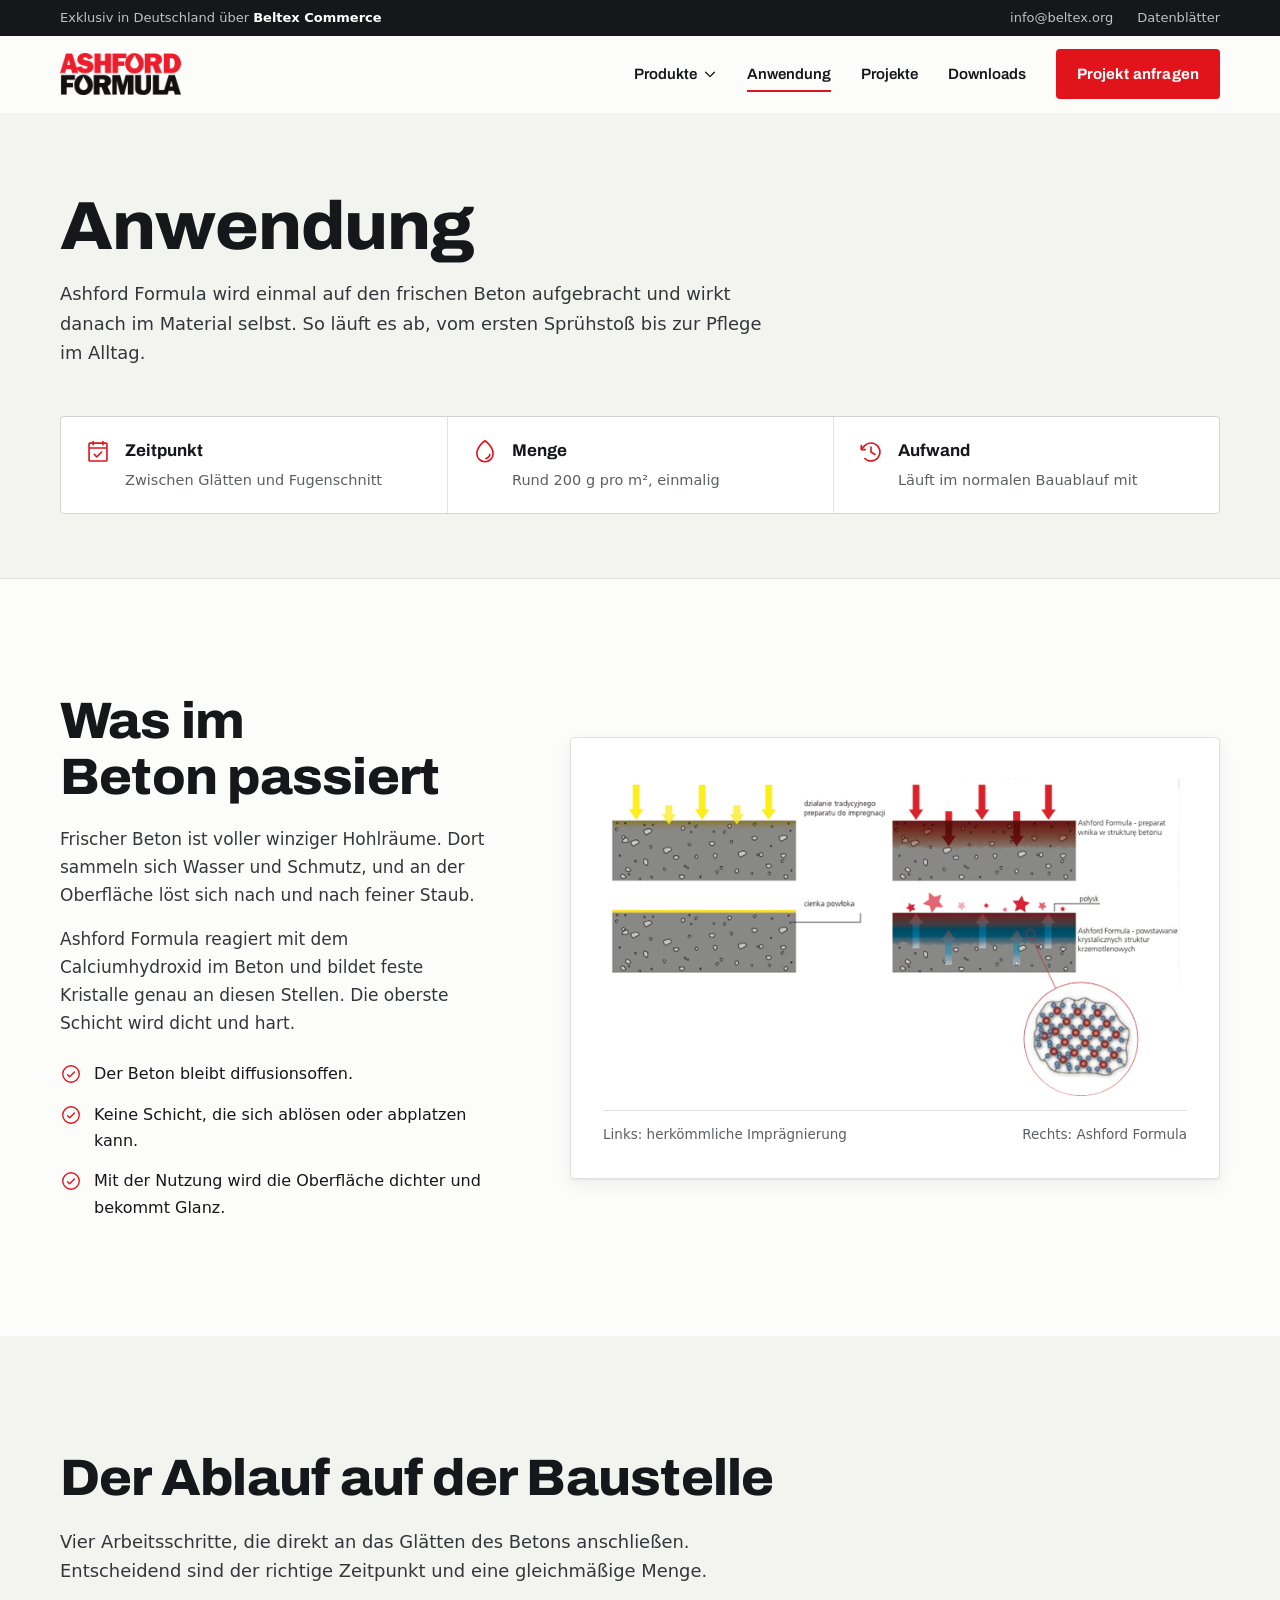
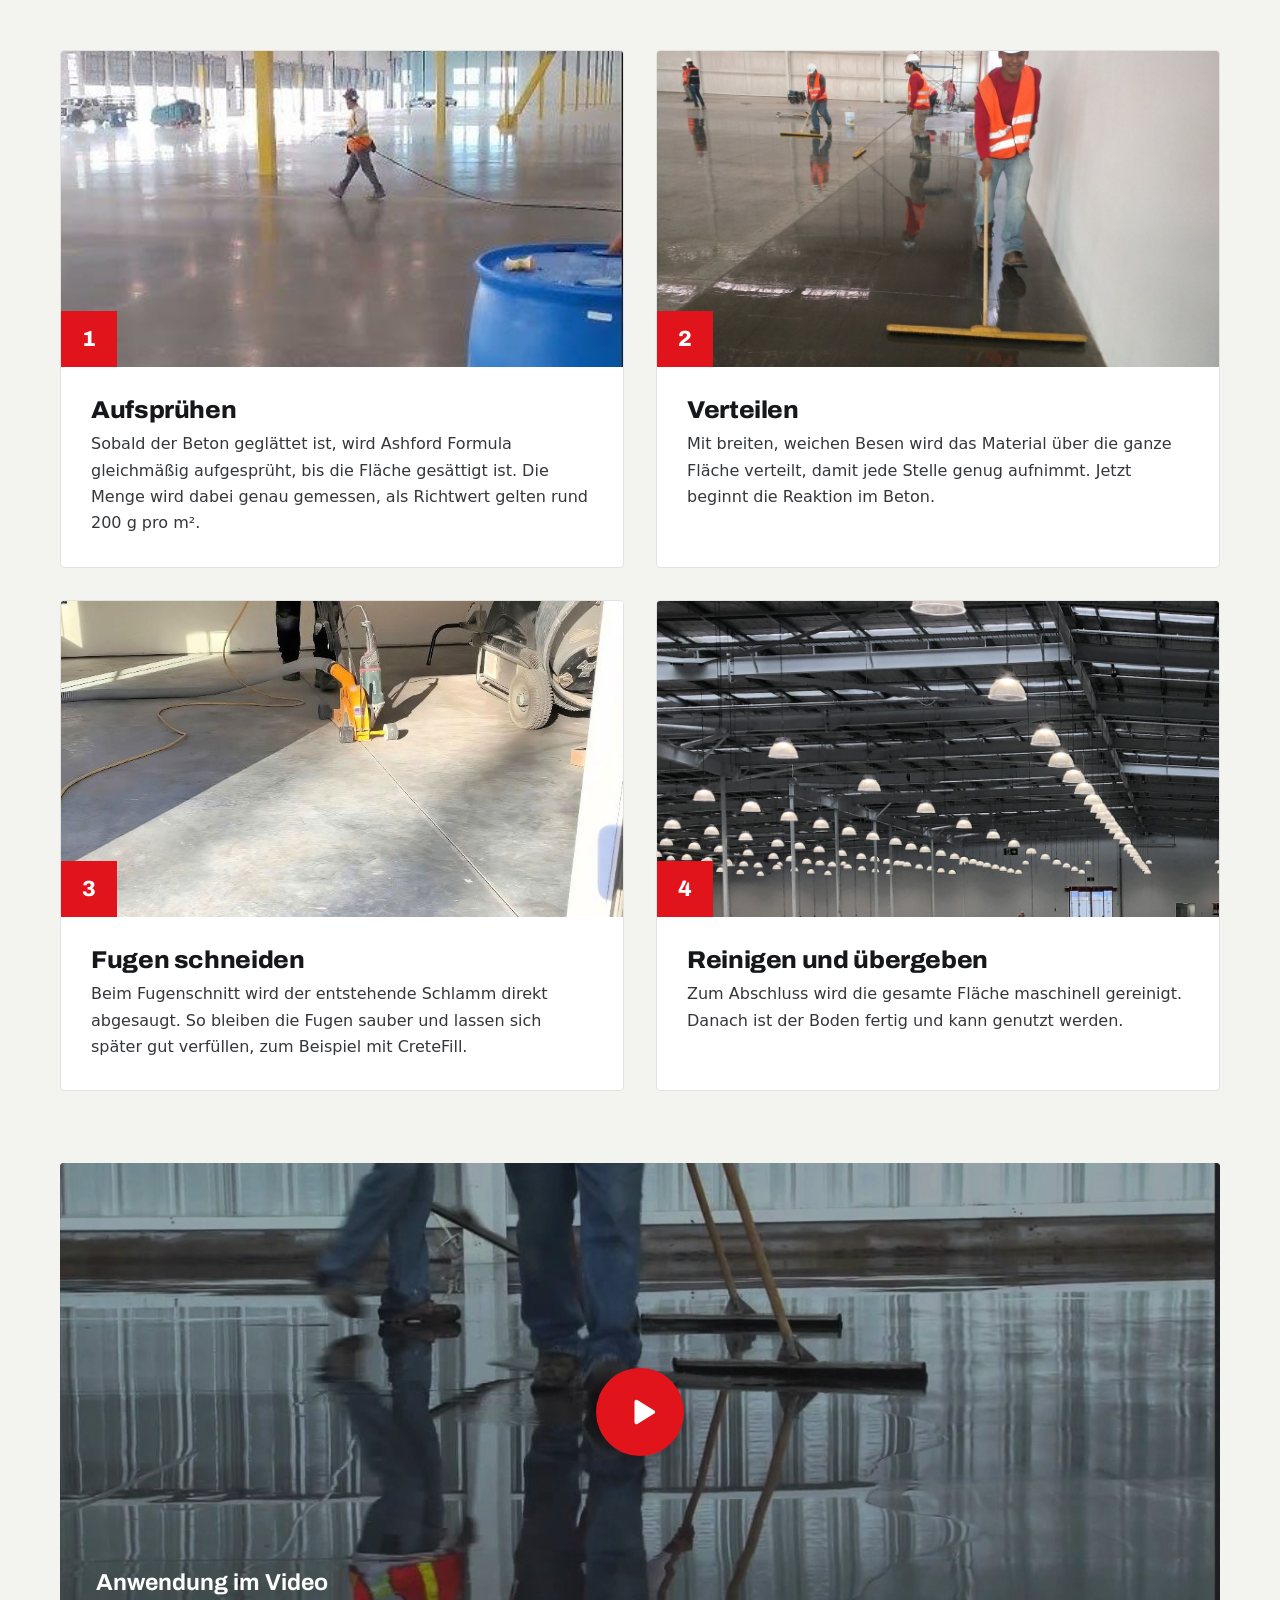
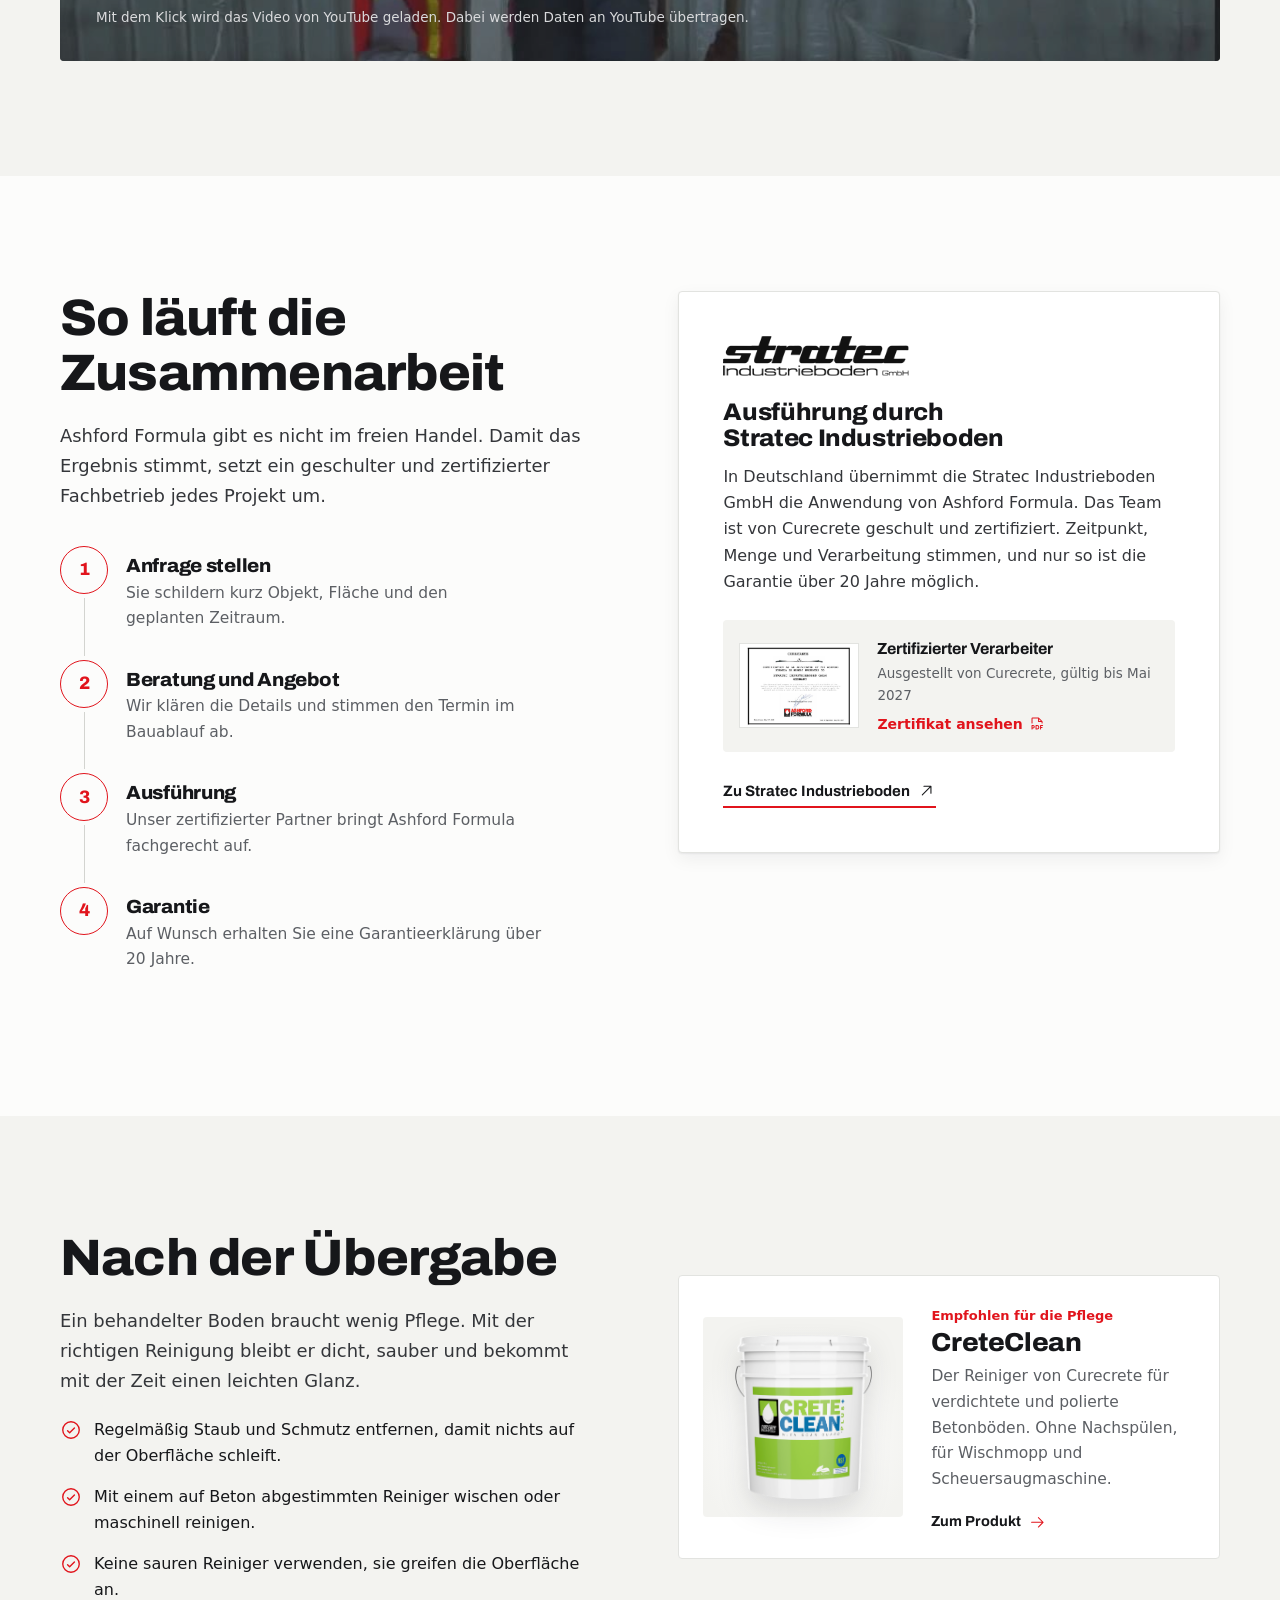
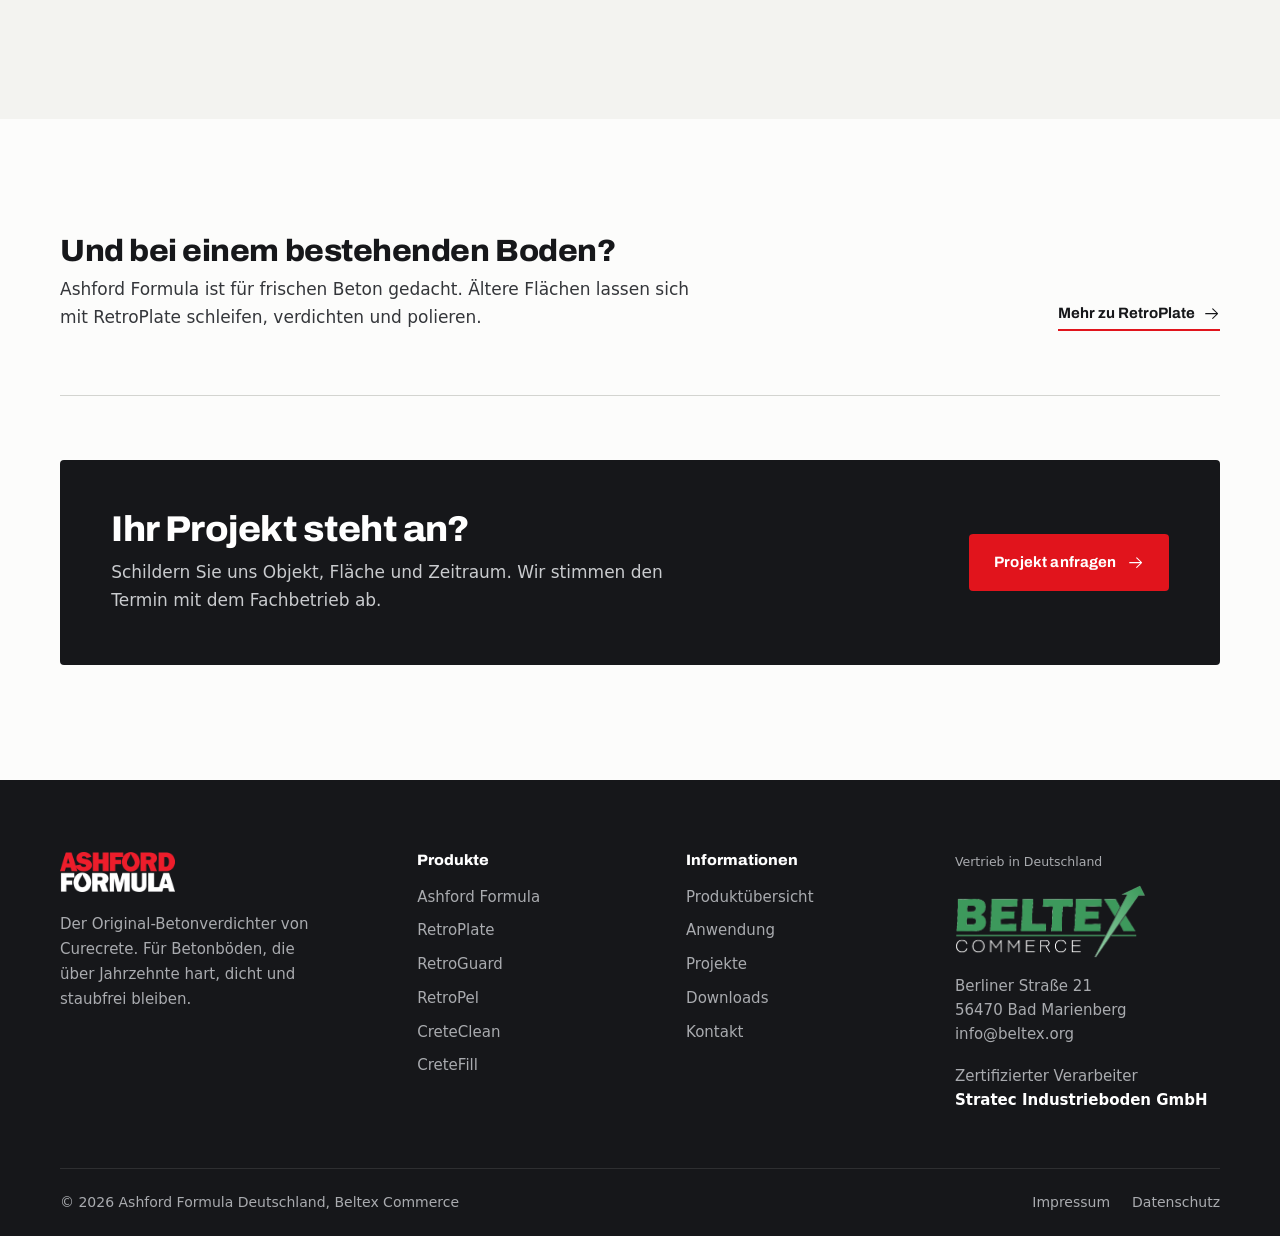
==== anwendung/index.html @ f9092913 "Cache-Busting für CSS und JS Co-Authored-By: Claude Opus 5.5 <noreply@anthropic.com> Claude-Session:" ====
<!doctype html>
<html lang="de">
<head>
<meta charset="utf-8">
<meta name="viewport" content="width=device-width, initial-scale=1">
<title>Anwendung | Ashford Formula Deutschland</title>
<meta name="description" content="So wird Ashford Formula aufgebracht: Wirkweise, Ablauf auf der Baustelle, Pflege nach der Übergabe und Ausführung durch den zertifizierten Fachbetrieb Stratec Industrieboden.">
<meta name="theme-color" content="#16171A">
<link rel="preload" href="../assets/fonts/archivo-latin.woff2" as="font" type="font/woff2" crossorigin>
<link rel="preload" href="../assets/fonts/geist-latin.woff2" as="font" type="font/woff2" crossorigin>
<link rel="stylesheet" href="../assets/css/style.css?v=49d4c6a1">
</head>
<body>
<div class="topbar">
  <div class="wrap">
    <span>Exklusiv in Deutschland über <strong>Beltex Commerce</strong></span>
    <nav aria-label="Service"><a href="mailto:info@beltex.org">info@beltex.org</a><a href="../downloads/">Datenblätter</a></nav>
  </div>
</div>
<header class="header" id="header">
  <div class="wrap">
    <a href=".././" class="logo" aria-label="Ashford Formula, zur Startseite"><img src="../assets/ashford-formula-logo.png" alt="Ashford Formula" width="1128" height="392"></a>
    <nav class="nav" id="nav" aria-label="Hauptmenü">
      <div class="dd">
        <a href="../produkte/" class="dd__toggle">Produkte <svg class="icon" viewBox="0 0 256 256" aria-hidden="true"><path d="M216.49,104.49l-80,80a12,12,0,0,1-17,0l-80-80a12,12,0,0,1,17-17L128,159l71.51-71.52a12,12,0,0,1,17,17Z"/></svg></a>
        <div class="dd__menu">
          <a href="../produkte/" class="dd__all">Alle Produkte im Überblick</a>
          <a href="../produkte/ashford-formula/"><b>Ashford Formula</b><small>Verdichten</small></a><a href="../produkte/retroplate/"><b>RetroPlate</b><small>Verdichten und Polieren</small></a><a href="../produkte/retroguard/"><b>RetroGuard</b><small>Schützen</small></a><a href="../produkte/retropel/"><b>RetroPel</b><small>Schützen</small></a><a href="../produkte/creteclean/"><b>CreteClean</b><small>Pflegen</small></a><a href="../produkte/cretefill/"><b>CreteFill</b><small>Reparieren</small></a>
        </div>
      </div>
      <a href="../anwendung/" aria-current="page">Anwendung</a>
      <a href="../projekte/">Projekte</a>
      <a href="../downloads/">Downloads</a>
      <a href="../kontakt/" class="btn btn--red">Projekt anfragen</a>
    </nav>
    <button class="burger" id="burger" aria-label="Menü öffnen" aria-expanded="false" aria-controls="nav"><span></span><span></span><span></span></button>
  </div>
</header>

<main>
<section class="page-head">
  <div class="wrap">
    <h1>Anwendung</h1>
    <p class="lead">Ashford Formula wird einmal auf den frischen Beton aufgebracht und wirkt danach im Material selbst. So läuft es ab, vom ersten Sprühstoß bis zur Pflege im Alltag.</p>
    <ul class="facts">
      <li><svg class="icon" viewBox="0 0 256 256" aria-hidden="true"><path d="M208,32H184V24a8,8,0,0,0-16,0v8H88V24a8,8,0,0,0-16,0v8H48A16,16,0,0,0,32,48V208a16,16,0,0,0,16,16H208a16,16,0,0,0,16-16V48A16,16,0,0,0,208,32ZM72,48v8a8,8,0,0,0,16,0V48h80v8a8,8,0,0,0,16,0V48h24V80H48V48ZM208,208H48V96H208V208Zm-38.34-85.66a8,8,0,0,1,0,11.32l-48,48a8,8,0,0,1-11.32,0l-24-24a8,8,0,0,1,11.32-11.32L116,164.69l42.34-42.35A8,8,0,0,1,169.66,122.34Z"/></svg><div><b>Zeitpunkt</b><span>Zwischen Glätten und Fugenschnitt</span></div></li>
      <li><svg class="icon" viewBox="0 0 256 256" aria-hidden="true"><path d="M174,47.75a254.19,254.19,0,0,0-41.45-38.3,8,8,0,0,0-9.18,0A254.19,254.19,0,0,0,82,47.75C54.51,79.32,40,112.6,40,144a88,88,0,0,0,176,0C216,112.6,201.49,79.32,174,47.75ZM128,216a72.08,72.08,0,0,1-72-72c0-57.23,55.47-105,72-118,16.53,13,72,60.75,72,118A72.08,72.08,0,0,1,128,216Zm55.89-62.66a57.6,57.6,0,0,1-46.56,46.55A8.75,8.75,0,0,1,136,200a8,8,0,0,1-1.32-15.89c16.57-2.79,30.63-16.85,33.44-33.45a8,8,0,0,1,15.78,2.68Z"/></svg><div><b>Menge</b><span>Rund 200 g pro m², einmalig</span></div></li>
      <li><svg class="icon" viewBox="0 0 256 256" aria-hidden="true"><path d="M136,80v43.47l36.12,21.67a8,8,0,0,1-8.24,13.72l-40-24A8,8,0,0,1,120,128V80a8,8,0,0,1,16,0Zm-8-48A95.44,95.44,0,0,0,60.08,60.15C52.81,67.51,46.35,74.59,40,82V64a8,8,0,0,0-16,0v40a8,8,0,0,0,8,8H72a8,8,0,0,0,0-16H49c7.15-8.42,14.27-16.35,22.39-24.57a80,80,0,1,1,1.66,114.75,8,8,0,1,0-11,11.64A96,96,0,1,0,128,32Z"/></svg><div><b>Aufwand</b><span>Läuft im normalen Bauablauf mit</span></div></li>
    </ul>
  </div>
</section>

<section class="sec" id="wirkweise">
  <div class="wrap how">
    <div class="reveal">
      <h2 class="h2">Was im Beton passiert</h2>
      <p>Frischer Beton ist voller winziger Hohlräume. Dort sammeln sich Wasser und Schmutz, und an der Oberfläche löst sich nach und nach feiner Staub.</p>
      <p>Ashford Formula reagiert mit dem Calciumhydroxid im Beton und bildet feste Kristalle genau an diesen Stellen. Die oberste Schicht wird dicht und hart.</p>
      <ul class="ticks">
        <li><svg class="icon" viewBox="0 0 256 256" aria-hidden="true"><path d="M173.66,98.34a8,8,0,0,1,0,11.32l-56,56a8,8,0,0,1-11.32,0l-24-24a8,8,0,0,1,11.32-11.32L112,148.69l50.34-50.35A8,8,0,0,1,173.66,98.34ZM232,128A104,104,0,1,1,128,24,104.11,104.11,0,0,1,232,128Zm-16,0a88,88,0,1,0-88,88A88.1,88.1,0,0,0,216,128Z"/></svg>Der Beton bleibt diffusionsoffen.</li>
        <li><svg class="icon" viewBox="0 0 256 256" aria-hidden="true"><path d="M173.66,98.34a8,8,0,0,1,0,11.32l-56,56a8,8,0,0,1-11.32,0l-24-24a8,8,0,0,1,11.32-11.32L112,148.69l50.34-50.35A8,8,0,0,1,173.66,98.34ZM232,128A104,104,0,1,1,128,24,104.11,104.11,0,0,1,232,128Zm-16,0a88,88,0,1,0-88,88A88.1,88.1,0,0,0,216,128Z"/></svg>Keine Schicht, die sich ablösen oder abplatzen kann.</li>
        <li><svg class="icon" viewBox="0 0 256 256" aria-hidden="true"><path d="M173.66,98.34a8,8,0,0,1,0,11.32l-56,56a8,8,0,0,1-11.32,0l-24-24a8,8,0,0,1,11.32-11.32L112,148.69l50.34-50.35A8,8,0,0,1,173.66,98.34ZM232,128A104,104,0,1,1,128,24,104.11,104.11,0,0,1,232,128Zm-16,0a88,88,0,1,0-88,88A88.1,88.1,0,0,0,216,128Z"/></svg>Mit der Nutzung wird die Oberfläche dichter und bekommt Glanz.</li>
      </ul>
    </div>
    <figure class="how__fig reveal reveal-d1">
      <!-- Platzhalter: polnische Originalgrafik, wird durch die deutsche Fassung ersetzt -->
      <img src="../assets/wirkweise-grafik.png" alt="Vergleich: herkömmliche Imprägnierung bleibt als Film auf der Oberfläche, Ashford Formula dringt ein und bildet Kristalle" loading="lazy">
      <figcaption><span>Links: herkömmliche Imprägnierung</span><span>Rechts: Ashford Formula</span></figcaption>
    </figure>
  </div>
</section>

<section class="sec sec--concrete" id="ablauf-baustelle">
  <div class="wrap">
    <div class="sec-head reveal">
      <h2 class="h2">Der Ablauf auf der Baustelle</h2>
      <p class="lead">Vier Arbeitsschritte, die direkt an das Glätten des Betons anschließen. Entscheidend sind der richtige Zeitpunkt und eine gleichmäßige Menge.</p>
    </div>
    <ol class="bigsteps">
      <li class="bigstep reveal"><div class="bigstep__img"><img src="../assets/schritt-1-aufspruehen.jpg" alt="Ashford Formula wird mit der Sprühlanze auf die Hallenfläche aufgebracht" loading="lazy"></div>
        <div class="bigstep__txt"><h3>Aufsprühen</h3><p>Sobald der Beton geglättet ist, wird Ashford Formula gleichmäßig aufgesprüht, bis die Fläche gesättigt ist. Die Menge wird dabei genau gemessen, als Richtwert gelten rund 200 g pro m².</p></div></li>
      <li class="bigstep reveal reveal-d1"><div class="bigstep__img"><img src="../assets/schritt-2-verteilen.jpg" alt="Arbeiter verteilen Ashford Formula mit breiten Besen" loading="lazy"></div>
        <div class="bigstep__txt"><h3>Verteilen</h3><p>Mit breiten, weichen Besen wird das Material über die ganze Fläche verteilt, damit jede Stelle genug aufnimmt. Jetzt beginnt die Reaktion im Beton.</p></div></li>
      <li class="bigstep reveal"><div class="bigstep__img"><img src="../assets/schritt-3-fugen.jpg" alt="Fugenschneider mit Absaugung auf einem Betonboden" loading="lazy"></div>
        <div class="bigstep__txt"><h3>Fugen schneiden</h3><p>Beim Fugenschnitt wird der entstehende Schlamm direkt abgesaugt. So bleiben die Fugen sauber und lassen sich später gut verfüllen, zum Beispiel mit CreteFill.</p></div></li>
      <li class="bigstep reveal reveal-d1"><div class="bigstep__img"><img src="../assets/schritt-4-reinigen.jpg" alt="Fertige Hallenfläche nach der maschinellen Reinigung" loading="lazy"></div>
        <div class="bigstep__txt"><h3>Reinigen und übergeben</h3><p>Zum Abschluss wird die gesamte Fläche maschinell gereinigt. Danach ist der Boden fertig und kann genutzt werden.</p></div></li>
    </ol>
    <div class="video reveal" id="video" role="button" tabindex="0" aria-label="Anwendungsvideo auf YouTube abspielen" data-yt="qfEuiGrz6tM">
      <img src="../assets/video-poster.jpg" alt="" loading="lazy">
      <span class="video__play"><svg class="icon" viewBox="0 0 256 256" aria-hidden="true"><path d="M240,128a15.74,15.74,0,0,1-7.6,13.51L88.32,229.65a16,16,0,0,1-16.2.3A15.86,15.86,0,0,1,64,216.13V39.87a15.86,15.86,0,0,1,8.12-13.82,16,16,0,0,1,16.2.3L232.4,114.49A15.74,15.74,0,0,1,240,128Z"/></svg></span>
      <div class="video__label"><b>Anwendung im Video</b><span>Mit dem Klick wird das Video von YouTube geladen. Dabei werden Daten an YouTube übertragen.</span></div>
    </div>
  </div>
</section>

<section class="sec" id="ausfuehrung">
  <div class="wrap coop">
    <div class="reveal">
      <h2 class="h2">So läuft die Zusammenarbeit</h2>
      <p class="lead">Ashford Formula gibt es nicht im freien Handel. Damit das Ergebnis stimmt, setzt ein geschulter und zertifizierter Fachbetrieb jedes Projekt um.</p>
      <ol class="flow">
        <li><div><h3>Anfrage stellen</h3><p>Sie schildern kurz Objekt, Fläche und den geplanten Zeitraum.</p></div></li>
        <li><div><h3>Beratung und Angebot</h3><p>Wir klären die Details und stimmen den Termin im Bauablauf ab.</p></div></li>
        <li><div><h3>Ausführung</h3><p>Unser zertifizierter Partner bringt Ashford Formula fachgerecht auf.</p></div></li>
        <li><div><h3>Garantie</h3><p>Auf Wunsch erhalten Sie eine Garantieerklärung über 20 Jahre.</p></div></li>
      </ol>
    </div>
    <div class="partner reveal reveal-d1" id="stratec">
      <img src="../assets/stratec-logo.png" alt="Stratec Industrieboden GmbH" class="partner__logo">
      <h3>Ausführung durch Stratec Industrieboden</h3>
      <p>In Deutschland übernimmt die Stratec Industrieboden GmbH die Anwendung von Ashford Formula. Das Team ist von Curecrete geschult und zertifiziert. Zeitpunkt, Menge und Verarbeitung stimmen, und nur so ist die Garantie über 20 Jahre möglich.</p>
      <a class="partner__cert" href="../downloads/stratec-zertifikat-ashford-formula-2025.pdf" target="_blank" rel="noopener">
        <img src="../assets/stratec-zertifikat.jpg" alt="Zertifikat von Curecrete für Stratec Industrieboden" loading="lazy">
        <div><b>Zertifizierter Verarbeiter</b><span>Ausgestellt von Curecrete, gültig bis Mai 2027</span><em>Zertifikat ansehen <svg class="icon" viewBox="0 0 256 256" aria-hidden="true"><path d="M224,152a8,8,0,0,1-8,8H192v16h16a8,8,0,0,1,0,16H192v16a8,8,0,0,1-16,0V152a8,8,0,0,1,8-8h32A8,8,0,0,1,224,152ZM92,172a28,28,0,0,1-28,28H56v8a8,8,0,0,1-16,0V152a8,8,0,0,1,8-8H64A28,28,0,0,1,92,172Zm-16,0a12,12,0,0,0-12-12H56v24h8A12,12,0,0,0,76,172Zm88,8a36,36,0,0,1-36,36H112a8,8,0,0,1-8-8V152a8,8,0,0,1,8-8h16A36,36,0,0,1,164,180Zm-16,0a20,20,0,0,0-20-20h-8v40h8A20,20,0,0,0,148,180ZM40,112V40A16,16,0,0,1,56,24h96a8,8,0,0,1,5.66,2.34l56,56A8,8,0,0,1,216,88v24a8,8,0,0,1-16,0V96H152a8,8,0,0,1-8-8V40H56v72a8,8,0,0,1-16,0ZM160,80h28.69L160,51.31Z"/></svg></em></div>
      </a>
      <a href="https://www.stratec-industrieboden.de/" target="_blank" rel="noopener" class="textlink">Zu Stratec Industrieboden <svg class="icon" viewBox="0 0 256 256" aria-hidden="true"><path d="M200,64V168a8,8,0,0,1-16,0V83.31L69.66,197.66a8,8,0,0,1-11.32-11.32L172.69,72H88a8,8,0,0,1,0-16H192A8,8,0,0,1,200,64Z"/></svg></a>
    </div>
  </div>
</section>

<section class="sec sec--concrete" id="pflege">
  <div class="wrap care">
    <div class="reveal">
      <h2 class="h2">Nach der Übergabe</h2>
      <p class="lead">Ein behandelter Boden braucht wenig Pflege. Mit der richtigen Reinigung bleibt er dicht, sauber und bekommt mit der Zeit einen leichten Glanz.</p>
      <ul class="ticks">
        <li><svg class="icon" viewBox="0 0 256 256" aria-hidden="true"><path d="M173.66,98.34a8,8,0,0,1,0,11.32l-56,56a8,8,0,0,1-11.32,0l-24-24a8,8,0,0,1,11.32-11.32L112,148.69l50.34-50.35A8,8,0,0,1,173.66,98.34ZM232,128A104,104,0,1,1,128,24,104.11,104.11,0,0,1,232,128Zm-16,0a88,88,0,1,0-88,88A88.1,88.1,0,0,0,216,128Z"/></svg>Regelmäßig Staub und Schmutz entfernen, damit nichts auf der Oberfläche schleift.</li>
        <li><svg class="icon" viewBox="0 0 256 256" aria-hidden="true"><path d="M173.66,98.34a8,8,0,0,1,0,11.32l-56,56a8,8,0,0,1-11.32,0l-24-24a8,8,0,0,1,11.32-11.32L112,148.69l50.34-50.35A8,8,0,0,1,173.66,98.34ZM232,128A104,104,0,1,1,128,24,104.11,104.11,0,0,1,232,128Zm-16,0a88,88,0,1,0-88,88A88.1,88.1,0,0,0,216,128Z"/></svg>Mit einem auf Beton abgestimmten Reiniger wischen oder maschinell reinigen.</li>
        <li><svg class="icon" viewBox="0 0 256 256" aria-hidden="true"><path d="M173.66,98.34a8,8,0,0,1,0,11.32l-56,56a8,8,0,0,1-11.32,0l-24-24a8,8,0,0,1,11.32-11.32L112,148.69l50.34-50.35A8,8,0,0,1,173.66,98.34ZM232,128A104,104,0,1,1,128,24,104.11,104.11,0,0,1,232,128Zm-16,0a88,88,0,1,0-88,88A88.1,88.1,0,0,0,216,128Z"/></svg>Keine sauren Reiniger verwenden, sie greifen die Oberfläche an.</li>
      </ul>
    </div>
    <a class="care__product reveal reveal-d1" href="../produkte/creteclean/">
      <div class="care__img"><img src="../assets/packshot-creteclean.png" alt="CreteClean Gebinde" loading="lazy"></div>
      <div>
        <span class="product__cat">Empfohlen für die Pflege</span>
        <h3>CreteClean</h3>
        <p>Der Reiniger von Curecrete für verdichtete und polierte Betonböden. Ohne Nachspülen, für Wischmopp und Scheuersaugmaschine.</p>
        <span class="product__more">Zum Produkt <svg class="icon" viewBox="0 0 256 256" aria-hidden="true"><path d="M221.66,133.66l-72,72a8,8,0,0,1-11.32-11.32L196.69,136H40a8,8,0,0,1,0-16H196.69L138.34,61.66a8,8,0,0,1,11.32-11.32l72,72A8,8,0,0,1,221.66,133.66Z"/></svg></span>
      </div>
    </a>
  </div>
</section>

<section class="sec">
  <div class="wrap">
    <div class="note-row reveal">
      <div>
        <h2>Und bei einem bestehenden Boden?</h2>
        <p>Ashford Formula ist für frischen Beton gedacht. Ältere Flächen lassen sich mit RetroPlate schleifen, verdichten und polieren.</p>
      </div>
      <a href="../produkte/retroplate/" class="textlink">Mehr zu RetroPlate <svg class="icon" viewBox="0 0 256 256" aria-hidden="true"><path d="M221.66,133.66l-72,72a8,8,0,0,1-11.32-11.32L196.69,136H40a8,8,0,0,1,0-16H196.69L138.34,61.66a8,8,0,0,1,11.32-11.32l72,72A8,8,0,0,1,221.66,133.66Z"/></svg></a>
    </div>
    <div class="cta-band reveal">
      <div>
        <h2>Ihr Projekt steht an?</h2>
        <p>Schildern Sie uns Objekt, Fläche und Zeitraum. Wir stimmen den Termin mit dem Fachbetrieb ab.</p>
      </div>
      <a href="../kontakt/" class="btn btn--red">Projekt anfragen <svg class="icon" viewBox="0 0 256 256" aria-hidden="true"><path d="M221.66,133.66l-72,72a8,8,0,0,1-11.32-11.32L196.69,136H40a8,8,0,0,1,0-16H196.69L138.34,61.66a8,8,0,0,1,11.32-11.32l72,72A8,8,0,0,1,221.66,133.66Z"/></svg></a>
    </div>
  </div>
</section>
</main>
<footer class="footer">
  <div class="wrap">
    <div class="footer__top">
      <div class="footer__brand">
        <img src="../assets/ashford-formula-logo-weiss.png" alt="Ashford Formula" width="1128" height="392">
        <p>Der Original-Betonverdichter von Curecrete. Für Betonböden, die über Jahrzehnte hart, dicht und staubfrei bleiben.</p>
      </div>
      <div>
        <h2 class="fh">Produkte</h2>
        <ul><li><a href="../produkte/ashford-formula/">Ashford Formula</a></li><li><a href="../produkte/retroplate/">RetroPlate</a></li><li><a href="../produkte/retroguard/">RetroGuard</a></li><li><a href="../produkte/retropel/">RetroPel</a></li><li><a href="../produkte/creteclean/">CreteClean</a></li><li><a href="../produkte/cretefill/">CreteFill</a></li></ul>
      </div>
      <div>
        <h2 class="fh">Informationen</h2>
        <ul><li><a href="../produkte/">Produktübersicht</a></li><li><a href="../anwendung/">Anwendung</a></li><li><a href="../projekte/">Projekte</a></li><li><a href="../downloads/">Downloads</a></li><li><a href="../kontakt/">Kontakt</a></li></ul>
      </div>
      <div class="footer__partner">
        <small>Vertrieb in Deutschland</small>
        <img src="../assets/beltex-commerce-logo-weiss.png" alt="Beltex Commerce">
        <p>Berliner Straße 21<br>56470 Bad Marienberg<br><a href="mailto:info@beltex.org">info@beltex.org</a></p>
        <p class="sub">Zertifizierter Verarbeiter<br><a href="https://www.stratec-industrieboden.de/" target="_blank" rel="noopener">Stratec Industrieboden GmbH</a></p>
      </div>
    </div>
    <div class="footer__bottom">
      <span>© 2026 Ashford Formula Deutschland, Beltex Commerce</span>
      <nav aria-label="Rechtliches"><a href="../impressum/">Impressum</a><a href="../datenschutz/">Datenschutz</a></nav>
    </div>
  </div>
</footer>
<div class="lightbox" id="lightbox" role="dialog" aria-label="Bildansicht"><button aria-label="Schließen"><svg class="icon" viewBox="0 0 256 256" aria-hidden="true"><path d="M205.66,194.34a8,8,0,0,1-11.32,11.32L128,139.31,61.66,205.66a8,8,0,0,1-11.32-11.32L116.69,128,50.34,61.66A8,8,0,0,1,61.66,50.34L128,116.69l66.34-66.35a8,8,0,0,1,11.32,11.32L139.31,128Z"/></svg></button></div>
<div class="toast" id="toast" role="status"></div>
<script src="../assets/js/main.js?v=1cec8e2e"></script>
</body>
</html>
---- assets/css/style.css ----
/* ==========================================================
   Ashford Formula Deutschland
   Design: hell, technisch-sachlich, ruhige Flächen, Rot als Akzent
   ========================================================== */

/* ---------- Schriften (lokal, keine Google-Verbindung) ---------- */
@font-face{font-family:"Archivo";font-style:normal;font-display:swap;font-weight:100 900;font-stretch:62% 125%;
  src:url(../fonts/archivo-latin.woff2) format("woff2-variations");
  unicode-range:U+0000-00FF,U+0131,U+0152-0153,U+02BB-02BC,U+02C6,U+02DA,U+02DC,U+0304,U+0308,U+0329,U+2000-206F,U+20AC,U+2122,U+2191,U+2193,U+2212,U+2215,U+FEFF,U+FFFD}
@font-face{font-family:"Archivo";font-style:normal;font-display:swap;font-weight:100 900;font-stretch:62% 125%;
  src:url(../fonts/archivo-latin-ext.woff2) format("woff2-variations");
  unicode-range:U+0100-02BA,U+02BD-02C5,U+02C7-02CC,U+02CE-02D7,U+02DD-02FF,U+1E00-1E9F,U+20A0-20AB,U+20AD-20C0,U+2C60-2C7F,U+A720-A7FF}
@font-face{font-family:"Geist";font-style:normal;font-display:swap;font-weight:100 900;
  src:url(../fonts/geist-latin.woff2) format("woff2-variations");
  unicode-range:U+0000-00FF,U+0131,U+0152-0153,U+02BB-02BC,U+02C6,U+02DA,U+02DC,U+0304,U+0308,U+0329,U+2000-206F,U+20AC,U+2122,U+2191,U+2193,U+2212,U+2215,U+FEFF,U+FFFD}
@font-face{font-family:"Geist";font-style:normal;font-display:swap;font-weight:100 900;
  src:url(../fonts/geist-latin-ext.woff2) format("woff2-variations");
  unicode-range:U+0100-02BA,U+02BD-02C5,U+02C7-02CC,U+02CE-02D7,U+02DD-02FF,U+1E00-1E9F,U+20A0-20AB,U+20AD-20C0,U+2C60-2C7F,U+A720-A7FF}

/* ---------- Tokens ---------- */
:root{
  --red:#E1141C;
  --red-deep:#B50F16;
  --red-soft:#FCE9EA;
  --ink:#16171A;
  --ink-2:#34363A;
  --muted:#5C5F64;
  --line:#E2E3E0;
  --line-2:#D3D4D0;
  --concrete:#F3F3F0;
  --concrete-2:#E9E9E5;
  --paper:#FCFCFB;
  --white:#fff;

  --display:"Archivo",system-ui,sans-serif;
  --body:"Geist",system-ui,sans-serif;

  --r:4px;            /* ein Radius für alles */
  --wrap:1240px;
  --gutter:clamp(20px,4vw,40px);
  --sec:clamp(80px,9vw,128px);
  --ease:cubic-bezier(.16,1,.3,1);

  --shadow-1:0 1px 2px rgba(22,23,26,.06),0 6px 18px rgba(22,23,26,.06);
  --shadow-2:0 2px 4px rgba(22,23,26,.06),0 22px 48px rgba(22,23,26,.12);
}

/* ---------- Basis ---------- */
*,*::before,*::after{box-sizing:border-box;margin:0;padding:0}
html{scroll-behavior:smooth;scroll-padding-top:100px;-webkit-text-size-adjust:100%;scrollbar-color:#B9BAB6 var(--concrete)}
body{font-family:var(--body);font-size:17px;line-height:1.65;color:var(--ink);background:var(--paper);-webkit-font-smoothing:antialiased;overflow-x:hidden;font-feature-settings:"ss01","cv11"}
img,svg,video{display:block;max-width:100%}
a{color:inherit;text-decoration:none}
button{font:inherit;color:inherit}
::selection{background:var(--red);color:#fff}
:focus-visible{outline:2px solid var(--red);outline-offset:3px;border-radius:2px}
h1,h2,h3,h4{font-family:var(--display);font-weight:800;line-height:1.08;letter-spacing:-.015em;text-wrap:balance;font-stretch:104%}
p{text-wrap:pretty}
.num{font-variant-numeric:tabular-nums lining-nums}
.icon{width:1.15em;height:1.15em;flex:0 0 auto;fill:currentColor}

.wrap{max-width:var(--wrap);margin:0 auto;padding:0 var(--gutter)}
.sec{padding:var(--sec) 0}
.sec--concrete{background:var(--concrete)}
.h2{font-size:clamp(32px,4vw,52px);margin-bottom:20px}
.lead{font-size:clamp(17px,1.4vw,19px);color:var(--ink-2);max-width:62ch}
.sec-head{max-width:760px;margin-bottom:clamp(40px,5vw,64px)}
.sec-head--row{max-width:none;display:flex;justify-content:space-between;align-items:flex-end;gap:32px;flex-wrap:wrap}
.sec-head--row > div{max-width:720px}
.textlink{display:inline-flex;align-items:center;gap:8px;font-family:var(--display);font-weight:700;font-size:15px;color:var(--ink);border-bottom:2px solid var(--red);padding-bottom:3px;transition:gap .3s var(--ease),color .2s}
.textlink:hover{gap:12px;color:var(--red-deep)}

/* ---------- Buttons ---------- */
.btn{display:inline-flex;align-items:center;justify-content:center;gap:10px;white-space:nowrap;font-family:var(--display);font-weight:700;font-size:15px;letter-spacing:.01em;padding:15px 24px;border-radius:var(--r);border:1.5px solid transparent;cursor:pointer;transition:background .2s,color .2s,border-color .2s,transform .15s}
.btn .icon{transition:transform .3s var(--ease)}
.btn:hover .icon{transform:translateX(3px)}
.btn:active{transform:translateY(1px)}
.btn--red{background:var(--red);color:#fff}
.btn--red:hover{background:var(--red-deep)}
.btn--light{background:rgba(255,255,255,.08);border-color:rgba(255,255,255,.55);color:#fff;backdrop-filter:blur(4px)}
.btn--light:hover{background:#fff;color:var(--ink);border-color:#fff}
.btn--line{border-color:var(--ink);color:var(--ink);background:transparent}
.btn--line:hover{background:var(--ink);color:#fff}

/* ---------- Topbar + Header ---------- */
.topbar{background:var(--ink);color:#BFC1C4;font-size:13px}
.topbar .wrap{display:flex;justify-content:space-between;align-items:center;gap:20px;height:36px}
.topbar strong{color:#fff;font-weight:600}
.topbar nav{display:flex;gap:24px}
.topbar a:hover{color:#fff}

.header{position:sticky;top:0;z-index:50;background:rgba(252,252,251,.92);backdrop-filter:saturate(1.4) blur(12px);border-bottom:1px solid transparent;transition:border-color .3s,box-shadow .3s}
.header.is-scrolled{border-color:var(--line);box-shadow:0 8px 24px rgba(22,23,26,.05)}
.header .wrap{display:flex;align-items:center;justify-content:space-between;gap:24px;height:76px}
.logo img{height:42px;width:auto}
.nav{display:flex;align-items:center;gap:30px}
.nav > a:not(.btn),.dd__toggle{position:relative;font-family:var(--display);font-weight:600;font-size:15px;padding:8px 0}
.nav > a:not(.btn)::after,.dd__toggle::after{content:"";position:absolute;left:0;right:0;bottom:2px;height:2px;background:var(--red);transform:scaleX(0);transform-origin:left;transition:transform .35s var(--ease)}
.nav > a:not(.btn):hover::after,.dd:hover .dd__toggle::after,.nav a[aria-current="page"]::after,.dd__toggle[aria-current="page"]::after{transform:scaleX(1)}
.nav .btn{padding:12px 20px}
.dd{position:relative}
.dd__toggle{display:inline-flex;align-items:center;gap:6px}
.dd__toggle .icon{width:14px;height:14px;transition:transform .3s var(--ease)}
.dd:hover .dd__toggle .icon,.dd:focus-within .dd__toggle .icon{transform:rotate(180deg)}
.dd__menu{position:absolute;top:calc(100% + 20px);left:-22px;min-width:300px;background:#fff;border:1px solid var(--line);border-radius:var(--r);box-shadow:var(--shadow-2);padding:8px;opacity:0;visibility:hidden;transform:translateY(6px);transition:opacity .2s,transform .3s var(--ease),visibility .2s}
.dd__menu::before{content:"";position:absolute;left:0;right:0;top:-22px;height:22px}
.dd:hover .dd__menu,.dd:focus-within .dd__menu{opacity:1;visibility:visible;transform:none}
.dd__menu a{display:flex;justify-content:space-between;align-items:baseline;gap:16px;padding:10px 14px;border-radius:2px;font-family:var(--display);font-weight:600;font-size:15px;transition:background .15s,color .15s}
.dd__menu a:hover{background:var(--concrete);color:var(--red-deep)}
.dd__menu small{font-family:var(--body);font-weight:400;font-size:12.5px;color:var(--muted)}
.dd__menu .dd__all{color:var(--red);border-bottom:1px solid var(--line);border-radius:0;margin-bottom:4px;padding-bottom:12px}
.burger{display:none;width:44px;height:44px;background:none;border:0;cursor:pointer;border-radius:var(--r)}
.burger span{display:block;width:24px;height:2px;margin:5px auto;background:var(--ink);transition:transform .3s var(--ease),opacity .2s}

/* ---------- Hero ---------- */
.hero{position:relative;color:#fff;overflow:hidden;background:#1d1e20;isolation:isolate}
.hero__media{position:absolute;inset:0;z-index:-2}
.hero__media img{width:100%;height:100%;object-fit:cover;object-position:center 62%;animation:heroZoom 2.4s var(--ease) both}
.hero::after{content:"";position:absolute;inset:0;z-index:-1;background:linear-gradient(90deg,rgba(14,15,16,.86) 0%,rgba(14,15,16,.6) 48%,rgba(14,15,16,.12) 100%),linear-gradient(0deg,rgba(14,15,16,.5),transparent 40%)}
.hero .wrap{min-height:min(calc(100dvh - 112px),780px);display:flex;flex-direction:column;justify-content:center;padding-top:72px;padding-bottom:72px}
.hero h1{font-size:clamp(42px,5.8vw,80px);max-width:none;line-height:1.02;letter-spacing:-.025em;font-stretch:100%;margin-bottom:24px}
.hero h1 span{display:block}
.hero h1 em{font-style:normal;color:#fff;background:linear-gradient(transparent 82%,var(--red) 82%,var(--red) 96%,transparent 96%)}
.hero p{font-size:clamp(17px,1.5vw,20px);max-width:44ch;color:#E3E4E6;margin-bottom:36px}
.hero__cta{display:flex;flex-wrap:wrap;gap:12px}
.hero h1 span,.hero p,.hero__cta{animation:rise 1s var(--ease) both}
.hero h1 span:nth-child(2){animation-delay:.12s}
.hero p{animation-delay:.24s}
.hero__cta{animation-delay:.36s}
@keyframes rise{from{opacity:0;transform:translateY(22px);filter:blur(6px)}to{opacity:1;transform:none;filter:none}}
@keyframes heroZoom{from{transform:scale(1.08)}to{transform:scale(1)}}

/* ---------- Beweisleiste ---------- */
.proof{background:#fff;border-bottom:1px solid var(--line)}
.proof ul{list-style:none;display:grid;grid-template-columns:repeat(4,1fr)}
.proof li{display:flex;align-items:center;gap:14px;padding:26px 24px;border-left:1px solid var(--line)}
.proof li:first-child{border-left:0;padding-left:0}
.proof .icon{width:28px;height:28px;color:var(--red)}
.proof b{display:block;font-family:var(--display);font-weight:800;font-size:19px;line-height:1.2}
.proof span{font-size:14px;color:var(--muted);line-height:1.35}

/* ---------- Intro ---------- */
.intro{display:grid;grid-template-columns:1.1fr 1fr;gap:clamp(40px,7vw,96px);align-items:center}
.intro__img{position:relative}
.intro__img img{width:100%;aspect-ratio:5/4;object-fit:cover;border-radius:var(--r)}
.intro__img::after{content:"";position:absolute;left:-14px;bottom:-14px;width:44%;height:44%;border-left:3px solid var(--red);border-bottom:3px solid var(--red);z-index:-1}
.intro p{color:var(--ink-2);margin-bottom:18px;max-width:58ch}
.intro .textlink{margin-top:12px}

/* ---------- Vorteile ---------- */
.adv{display:grid;grid-template-columns:.9fr 1.1fr;gap:clamp(40px,7vw,96px);align-items:start}
.adv__intro{position:sticky;top:120px}
.figures{list-style:none}
.figure{display:grid;grid-template-columns:minmax(150px,auto) 1fr;gap:28px;align-items:baseline;padding:30px 0;border-top:1px solid var(--line-2)}
.figure:last-child{border-bottom:1px solid var(--line-2)}
.figure__n{font-family:var(--display);font-weight:800;font-size:clamp(52px,6vw,80px);line-height:.9;letter-spacing:-.03em;color:var(--red);font-stretch:96%}
.figure__n small{font-size:.45em;margin-left:4px;letter-spacing:0}
.figure h3{font-size:22px;margin-bottom:6px}
.figure p{color:var(--muted);font-size:16px;max-width:42ch}
.extras{display:grid;grid-template-columns:repeat(4,1fr);gap:32px;margin-top:clamp(56px,7vw,88px);padding-top:40px;border-top:1px solid var(--line-2)}
.extra .icon{width:30px;height:30px;color:var(--red);margin-bottom:14px}
.extra h3{font-size:18px;margin-bottom:6px}
.extra p{font-size:15px;color:var(--muted)}

/* ---------- Wirkweise ---------- */
.how{display:grid;grid-template-columns:.8fr 1.2fr;gap:clamp(40px,6vw,80px);align-items:center}
.how p{color:var(--ink-2);margin-bottom:16px}
.ticks{list-style:none;margin-top:24px;display:grid;gap:14px}
.ticks li{display:flex;gap:12px;align-items:flex-start;font-size:16px}
.ticks .icon{width:22px;height:22px;color:var(--red);margin-top:2px}
.how__fig{background:#fff;border:1px solid var(--line);border-radius:var(--r);padding:clamp(16px,2.5vw,32px);box-shadow:var(--shadow-1)}
.how__fig img{width:100%;height:auto}
.how__fig figcaption{display:flex;justify-content:space-between;gap:16px;font-size:13.5px;color:var(--muted);margin-top:14px;padding-top:12px;border-top:1px solid var(--line)}

/* ---------- Einsatzbereiche (Bento) ---------- */
.bento{display:grid;grid-template-columns:1.35fr 1fr 1fr;grid-template-rows:repeat(2,minmax(220px,1fr));gap:14px}
.tile{position:relative;overflow:hidden;border-radius:var(--r);color:#fff;display:flex;align-items:flex-end;min-height:220px}
.tile:first-child{grid-row:span 2}
.tile:nth-child(4){grid-column:span 2}
.tile img{position:absolute;inset:0;width:100%;height:100%;object-fit:cover;transition:transform 1.2s var(--ease)}
.tile::after{content:"";position:absolute;inset:0;background:linear-gradient(180deg,rgba(14,15,16,0) 40%,rgba(14,15,16,.82) 100%)}
.tile:hover img{transform:scale(1.05)}
.tile__txt{position:relative;z-index:1;padding:24px 26px}
.tile h3{font-size:clamp(20px,1.9vw,26px);margin-bottom:4px}
.tile p{font-size:14.5px;color:#D9DADC;max-width:36ch}
.also{display:grid;grid-template-columns:1fr auto;gap:40px;align-items:center;margin-top:40px}
.also h3{font-size:18px;margin-bottom:14px}
.chips{list-style:none;display:flex;flex-wrap:wrap;gap:8px}
.chips li{font-size:14.5px;padding:7px 12px;border:1px solid var(--line-2);border-radius:var(--r);background:#fff;color:var(--ink-2)}
.book{display:flex;flex-direction:column;gap:14px;max-width:300px;padding-left:40px;border-left:1px solid var(--line-2)}
.book p{font-size:15px;color:var(--muted)}

/* ---------- Produkte ---------- */
.products{display:grid;grid-template-columns:repeat(3,1fr);gap:20px}
.product{position:relative;display:flex;flex-direction:column;background:#fff;border:1px solid var(--line);border-radius:var(--r);overflow:hidden;transition:transform .45s var(--ease),box-shadow .45s var(--ease),border-color .3s}
.product:hover{transform:translateY(-4px);box-shadow:var(--shadow-2);border-color:transparent}
.product__img{aspect-ratio:4/3;background:radial-gradient(120% 90% at 50% 70%,#fff 0,var(--concrete) 70%);overflow:hidden}
.product__img img{width:100%;height:100%;object-fit:contain;padding:26px 24px 10px;filter:drop-shadow(0 14px 16px rgba(22,23,26,.14));transition:transform .8s var(--ease)}
.product__img--photo img{object-fit:cover;padding:0;filter:none;object-position:center 60%}
.product:hover .product__img img{transform:scale(1.04)}
.product__body{display:flex;flex-direction:column;flex:1;padding:22px 26px 24px}
.product__cat{font-size:13px;font-weight:600;color:var(--red);margin-bottom:4px}
.product h3{font-size:24px;margin-bottom:10px}
.product h3 a::after{content:"";position:absolute;inset:0}
.product p{font-size:15.5px;color:var(--muted);flex:1}
.product__more{display:inline-flex;align-items:center;gap:8px;margin-top:18px;font-family:var(--display);font-weight:700;font-size:14.5px;color:var(--ink)}
.product__more .icon{color:var(--red);transition:transform .3s var(--ease)}
.product:hover .product__more .icon{transform:translateX(4px)}

/* ---------- Anwendung (kompakt) ---------- */
.steps{list-style:none;display:grid;grid-template-columns:repeat(4,1fr);gap:20px;counter-reset:step}
.step{counter-increment:step}
.step__img{position:relative;aspect-ratio:4/3;overflow:hidden;border-radius:var(--r);margin-bottom:18px;background:var(--concrete-2)}
.step__img img{width:100%;height:100%;object-fit:cover;transition:transform 1s var(--ease)}
.step:hover .step__img img{transform:scale(1.05)}
.step h3{display:flex;align-items:baseline;gap:10px;font-size:20px;margin-bottom:8px}
.step h3::before{content:counter(step);font-size:14px;font-weight:800;color:var(--red);font-variant-numeric:tabular-nums}
.step p{font-size:15.5px;color:var(--muted)}
.video{position:relative;margin-top:clamp(48px,6vw,72px);aspect-ratio:21/9;border-radius:var(--r);overflow:hidden;background:var(--ink);cursor:pointer;color:#fff}
.video img{width:100%;height:100%;object-fit:cover;opacity:.62;transition:opacity .4s,transform 1.2s var(--ease)}
.video:hover img{opacity:.5;transform:scale(1.03)}
.video__play{position:absolute;left:50%;top:50%;width:88px;height:88px;margin:-44px 0 0 -44px;border-radius:50%;background:var(--red);display:grid;place-items:center;box-shadow:0 12px 28px rgba(14,15,16,.35);transition:transform .4s var(--ease)}
.video:hover .video__play{transform:scale(1.08)}
.video__play .icon{width:30px;height:30px;margin-left:4px}
.video__label{position:absolute;left:clamp(20px,3vw,36px);bottom:clamp(18px,3vw,30px);right:20px}
.video__label b{display:block;font-family:var(--display);font-size:clamp(18px,1.8vw,24px)}
.video__label span{font-size:13.5px;color:#D9DADC}
.video iframe{position:absolute;inset:0;width:100%;height:100%;border:0;z-index:2}
.more-row{display:flex;justify-content:center;margin-top:40px}

/* ---------- Zusammenarbeit + Partner ---------- */
.coop{display:grid;grid-template-columns:1fr 1fr;gap:clamp(40px,6vw,88px);align-items:start}
.flow{list-style:none;counter-reset:flow;margin-top:36px}
.flow li{counter-increment:flow;position:relative;display:grid;grid-template-columns:48px 1fr;gap:18px;padding-bottom:28px}
.flow li::before{content:counter(flow);display:grid;place-items:center;width:48px;height:48px;border-radius:50%;border:1.5px solid var(--red);color:var(--red);font-family:var(--display);font-weight:800;font-size:18px;background:var(--paper);position:relative;z-index:1}
.flow li:not(:last-child)::after{content:"";position:absolute;left:23.5px;top:52px;bottom:4px;width:1px;background:var(--line-2)}
.flow h3{font-size:19px;margin:10px 0 4px}
.flow p{font-size:15.5px;color:var(--muted)}
.partner{background:#fff;border:1px solid var(--line);border-radius:var(--r);padding:clamp(28px,3.5vw,44px);box-shadow:var(--shadow-1)}
.partner__logo{height:40px;width:auto;margin-bottom:24px}
.partner h3{font-size:24px;margin-bottom:12px}
.partner p{color:var(--ink-2);font-size:16px;margin-bottom:24px}
.partner__cert{display:grid;grid-template-columns:120px 1fr;gap:18px;align-items:center;padding:16px;margin-bottom:24px;background:var(--concrete);border-radius:var(--r);transition:background .2s}
.partner__cert:hover{background:var(--concrete-2)}
.partner__cert img{width:120px;height:auto;border:1px solid var(--line);background:#fff}
.partner__cert b{display:block;font-family:var(--display);font-size:16px}
.partner__cert span{font-size:13.5px;color:var(--muted)}
.partner__cert span{display:block}
.partner__cert em{display:flex;align-items:center;gap:6px;margin-top:6px;font-style:normal;font-weight:600;font-size:14px;color:var(--red)}

/* ---------- Projekte ---------- */
.gallery{display:grid;grid-template-columns:repeat(4,1fr);grid-auto-rows:clamp(150px,17vw,230px);gap:12px}
.gallery a{position:relative;overflow:hidden;border-radius:var(--r);display:block;background:var(--concrete-2)}
.gallery img{width:100%;height:100%;object-fit:cover;transition:transform 1.2s var(--ease),filter .4s}
.gallery a:hover img{transform:scale(1.05)}
.g-wide{grid-column:span 2}
.g-tall{grid-row:span 2}
.lightbox{position:fixed;inset:0;z-index:100;display:none;align-items:center;justify-content:center;padding:32px;background:rgba(12,12,13,.92)}
.lightbox.is-open{display:flex}
.lightbox img{max-width:92vw;max-height:86vh;border-radius:var(--r)}
.lightbox button{position:absolute;top:18px;right:18px;width:48px;height:48px;border:0;background:none;color:#fff;cursor:pointer}
.lightbox button .icon{width:28px;height:28px;margin:auto}

/* ---------- Kontakt ---------- */
.contact{display:grid;grid-template-columns:.85fr 1.15fr;gap:clamp(40px,6vw,88px);align-items:start}
.contact__info{list-style:none;margin-top:32px;border-top:1px solid var(--line-2)}
.contact__info li{display:flex;gap:14px;align-items:flex-start;padding:18px 0;border-bottom:1px solid var(--line-2)}
.contact__info .icon{width:22px;height:22px;color:var(--red);margin-top:3px}
.contact__info small{display:block;font-size:13px;color:var(--muted)}
.contact__info a{text-decoration:underline;text-decoration-color:var(--line-2);text-underline-offset:4px}
.contact__info a:hover{text-decoration-color:var(--red)}
.form{background:#fff;border:1px solid var(--line);border-radius:var(--r);padding:clamp(24px,3.5vw,44px);box-shadow:var(--shadow-1)}
.form h3{font-size:24px;margin-bottom:4px}
.form > p{font-size:15px;color:var(--muted);margin-bottom:26px}
.form__grid{display:grid;grid-template-columns:1fr 1fr;gap:18px}
.field{display:flex;flex-direction:column;gap:7px;min-width:0}
.field--full{grid-column:1/-1}
.field label{font-family:var(--display);font-weight:600;font-size:14px}
.field input,.field select,.field textarea{width:100%;min-width:0;font:inherit;font-size:16px;color:var(--ink);padding:13px 14px;border:1px solid var(--line-2);border-radius:var(--r);background:var(--paper);transition:border-color .2s,box-shadow .2s,background .2s}
.field input::placeholder,.field textarea::placeholder{color:#7A7D82}
.field input:hover,.field select:hover,.field textarea:hover{border-color:#B7B8B4}
.field input:focus,.field select:focus,.field textarea:focus{outline:none;border-color:var(--red);background:#fff;box-shadow:0 0 0 3px var(--red-soft)}
.field textarea{min-height:120px;resize:vertical}
.check{grid-column:1/-1;display:flex;gap:12px;align-items:flex-start;font-size:14.5px;color:var(--ink-2);cursor:pointer}
.check input{flex:0 0 18px;width:18px;height:18px;margin-top:3px;accent-color:var(--red)}
.check a{text-decoration:underline;text-underline-offset:3px}
.form .btn{width:100%;margin-top:6px}
.form__note{font-size:13px;color:var(--muted);margin-top:12px;text-align:center}
.toast{position:fixed;left:50%;bottom:28px;z-index:120;transform:translate(-50%,140%);opacity:0;pointer-events:none;background:var(--ink);color:#fff;padding:14px 22px;border-radius:var(--r);font-size:15px;box-shadow:var(--shadow-2);transition:transform .45s var(--ease),opacity .3s}
.toast.is-on{transform:translate(-50%,0);opacity:1}

/* ---------- Footer ---------- */
.footer{background:var(--ink);color:#A9ABAF;font-size:15px}
.footer__top{display:grid;grid-template-columns:1.4fr 1fr 1fr 1.2fr;gap:48px;padding:72px 0 56px}
.footer__brand img{height:40px;width:auto;margin-bottom:20px}
.footer__brand p{max-width:34ch}
.footer .fh{color:#fff;font-size:15px;margin-bottom:16px;letter-spacing:0}
.footer ul{list-style:none;display:grid;gap:9px}
.footer a:hover{color:#fff}
.footer__partner small{display:block;font-size:12.5px;margin-bottom:12px}
.footer__partner img{width:190px;height:auto;margin-bottom:16px}
.footer__partner p{line-height:1.6}
.footer__partner .sub{margin-top:18px}
.footer__partner .sub a{color:#fff;font-weight:600}
.footer__bottom{display:flex;justify-content:space-between;gap:20px;flex-wrap:wrap;padding:22px 0;border-top:1px solid rgba(255,255,255,.1);font-size:14px}
.footer__bottom nav{display:flex;gap:22px}

/* ---------- Unterseiten: Seitenkopf ---------- */
.page-head{background:var(--concrete);padding:clamp(48px,6vw,80px) 0 clamp(40px,5vw,64px);border-bottom:1px solid var(--line)}
.crumbs{display:flex;gap:8px;font-size:14px;color:var(--muted);margin-bottom:18px}
.crumbs a:hover{color:var(--red-deep)}
.page-head h1{font-size:clamp(40px,5.5vw,68px);margin-bottom:16px}


/* ---------- Produktübersicht ---------- */
.system{list-style:none;display:grid;grid-template-columns:repeat(3,1fr);gap:0;margin-top:clamp(32px,4vw,48px);border:1px solid var(--line-2);border-radius:var(--r);background:#fff;overflow:hidden}
.system li{counter-increment:sys}
.system a{display:flex;flex-direction:column;gap:2px;height:100%;padding:20px 24px;border-left:1px solid var(--line);transition:background .2s}
.system li:first-child a{border-left:0}
.system a:hover{background:var(--red-soft)}
.system b{font-family:var(--display);font-size:18px}
.system span{font-size:14px;color:var(--muted)}
.finder{display:grid;grid-template-columns:.8fr 1.2fr;gap:clamp(40px,6vw,88px);align-items:start}
.finder__list{list-style:none;border-top:1px solid var(--line-2)}
.finder__list a{display:flex;justify-content:space-between;align-items:center;gap:24px;padding:18px 4px;border-bottom:1px solid var(--line-2);transition:padding .35s var(--ease),background .2s}
.finder__list a:hover{padding-left:14px;padding-right:14px;background:#fff}
.finder__list span{font-size:16.5px;color:var(--ink-2)}
.finder__list b{display:inline-flex;align-items:center;gap:8px;white-space:nowrap;font-family:var(--display);font-size:15.5px;color:var(--red)}
.pgroups{padding-bottom:clamp(40px,5vw,72px)}
.pgroup{padding-top:clamp(40px,5vw,64px);border-top:1px solid var(--line-2)}
.pgroup + .pgroup{margin-top:clamp(56px,7vw,96px)}
.pgroup__head{display:flex;align-items:baseline;gap:20px 40px;flex-wrap:wrap;margin-bottom:32px}
.pgroup__head h2{font-size:clamp(28px,3vw,40px)}
.pgroup__head p{color:var(--muted);max-width:52ch}
.pgroup__grid{display:grid;grid-template-columns:1fr 1fr;gap:20px}
.pd{display:grid;grid-template-rows:auto 1fr;background:#fff;border:1px solid var(--line);border-radius:var(--r);overflow:hidden;scroll-margin-top:110px}
.pd__img{background:radial-gradient(120% 90% at 50% 70%,#fff 0,var(--concrete) 72%);aspect-ratio:16/10;overflow:hidden}
.pd__img img{width:100%;height:100%;object-fit:contain;padding:24px;filter:drop-shadow(0 16px 18px rgba(22,23,26,.14))}
.pd__img--photo img{object-fit:cover;padding:0;filter:none}
.pd__body{padding:clamp(22px,2.6vw,34px);display:flex;flex-direction:column}
.pd h3{font-size:clamp(24px,2.2vw,30px);margin-bottom:10px}
.pd p{color:var(--ink-2);font-size:16px}
.pd .ticks{margin-top:18px;gap:10px}
.pd .ticks li{font-size:15px}
.pd .ticks .icon{width:20px;height:20px}
.pd__tags{margin-top:20px}
.pd__tags > span{display:block;font-size:13px;color:var(--muted);margin-bottom:8px}
.pd__tags .chips li{font-size:13.5px;padding:5px 10px;background:var(--concrete);border-color:transparent}
.pd__cta{display:flex;flex-wrap:wrap;gap:10px;margin-top:auto;padding-top:24px}
.pd__cta .btn{padding:12px 18px;font-size:14.5px}
.pd__soon{display:inline-flex;align-items:center;font-size:14px;color:var(--muted);padding:0 6px}
.cta-band{display:flex;justify-content:space-between;align-items:center;gap:32px;flex-wrap:wrap;padding:clamp(32px,4vw,52px);background:var(--ink);color:#fff;border-radius:var(--r)}
.cta-band h2{font-size:clamp(26px,2.8vw,36px);margin-bottom:8px}
.cta-band p{color:#C9CBCE;max-width:56ch}
@media (max-width:1100px){
  .finder{grid-template-columns:1fr}
  .pgroup__grid{grid-template-columns:1fr}
}
@media (max-width:720px){
  .system{grid-template-columns:1fr}
  .system a{border-left:0;border-top:1px solid var(--line)}
  .system li:first-child a{border-top:0}
  .finder__list a{flex-direction:column;align-items:flex-start;gap:6px}
}


/* ---------- Startseite: Anwendungs-Teaser ---------- */
.teaser{display:grid;grid-template-columns:1fr 1fr;gap:clamp(40px,6vw,88px);align-items:center}
.teaser__media{display:block;order:2;overflow:hidden;border-radius:var(--r)}
.teaser__media img{width:100%;aspect-ratio:5/4;object-fit:cover;transition:transform 1.2s var(--ease)}
.teaser__media:hover img{transform:scale(1.04)}
.teaser .ticks{margin:22px 0 26px}
.teaser__partner{display:flex;align-items:center;gap:16px;padding:16px 0;margin-bottom:26px;border-top:1px solid var(--line-2);border-bottom:1px solid var(--line-2)}
.teaser__partner img{height:30px;width:auto}
.teaser__partner span{font-size:14px;color:var(--muted)}

/* ---------- Anwendungsseite ---------- */
.facts{list-style:none;display:grid;grid-template-columns:repeat(3,1fr);margin-top:clamp(32px,4vw,48px);background:#fff;border:1px solid var(--line-2);border-radius:var(--r)}
.facts li{display:flex;gap:14px;align-items:flex-start;padding:20px 24px;border-left:1px solid var(--line)}
.facts li:first-child{border-left:0}
.facts .icon{width:26px;height:26px;color:var(--red);margin-top:2px}
.facts b{display:block;font-family:var(--display);font-size:17px}
.facts span{font-size:14.5px;color:var(--muted)}
.bigsteps{list-style:none;display:grid;grid-template-columns:1fr 1fr;gap:clamp(20px,2.5vw,32px);counter-reset:bs}
.bigstep{counter-increment:bs;background:#fff;border:1px solid var(--line);border-radius:var(--r);overflow:hidden}
.bigstep__img{position:relative;aspect-ratio:16/9;overflow:hidden;background:var(--concrete-2)}
.bigstep__img img{width:100%;height:100%;object-fit:cover;transition:transform 1.2s var(--ease)}
.bigstep:hover .bigstep__img img{transform:scale(1.04)}
.bigstep__img::after{content:counter(bs);position:absolute;left:0;bottom:0;display:grid;place-items:center;width:56px;height:56px;background:var(--red);color:#fff;font-family:var(--display);font-weight:800;font-size:22px}
.bigstep__txt{padding:clamp(22px,2.5vw,30px)}
.bigstep h3{font-size:clamp(21px,1.9vw,25px);margin-bottom:8px}
.bigstep p{color:var(--ink-2);font-size:16px}
.care{display:grid;grid-template-columns:1fr 1fr;gap:clamp(40px,6vw,88px);align-items:center}
.care .ticks{margin-top:22px}
.care__product{display:grid;grid-template-columns:200px 1fr;gap:28px;align-items:center;background:#fff;border:1px solid var(--line);border-radius:var(--r);padding:24px;transition:box-shadow .4s var(--ease),transform .4s var(--ease)}
.care__product:hover{box-shadow:var(--shadow-2);transform:translateY(-3px)}
.care__img{aspect-ratio:1;background:radial-gradient(circle at 50% 60%,#fff 0,var(--concrete) 72%);border-radius:var(--r)}
.care__img img{width:100%;height:100%;object-fit:contain;padding:18px;filter:drop-shadow(0 12px 14px rgba(22,23,26,.14))}
.care__product h3{font-size:26px;margin-bottom:8px}
.care__product p{font-size:15.5px;color:var(--muted)}
.note-row{display:flex;justify-content:space-between;align-items:flex-end;gap:24px 48px;flex-wrap:wrap;padding-bottom:clamp(40px,5vw,64px);margin-bottom:clamp(40px,5vw,64px);border-bottom:1px solid var(--line-2)}
.note-row h2{font-size:clamp(24px,2.4vw,32px);margin-bottom:8px}
.note-row p{color:var(--ink-2);max-width:60ch}
@media (max-width:1100px){
  .teaser,.care{grid-template-columns:1fr}
  .teaser__media{order:0}
}
@media (max-width:720px){
  .facts{grid-template-columns:1fr}
  .facts li{border-left:0;border-top:1px solid var(--line)}
  .facts li:first-child{border-top:0}
  .bigsteps{grid-template-columns:1fr}
  .care__product{grid-template-columns:1fr}
  .care__img{max-width:220px}
}

/* ---------- Scroll-Einblendung ---------- */
@media (prefers-reduced-motion:no-preference){
  .reveal{opacity:0;transform:translateY(18px);transition:opacity .9s var(--ease),transform .9s var(--ease)}
  .reveal.is-in{opacity:1;transform:none}
  .reveal-d1{transition-delay:.08s}.reveal-d2{transition-delay:.16s}.reveal-d3{transition-delay:.24s}
}

/* ---------- Responsive ---------- */
@media (max-width:1100px){
  .nav{position:fixed;top:112px;left:0;right:0;flex-direction:column;align-items:stretch;gap:0;background:var(--paper);padding:8px var(--gutter) 24px;border-bottom:1px solid var(--line);max-height:calc(100dvh - 112px);overflow-y:auto;transform:translateY(-120%);visibility:hidden;transition:transform .45s var(--ease),visibility .45s}
  .nav.is-open{transform:none;visibility:visible}
  .nav > a:not(.btn),.dd__toggle{padding:15px 0;border-bottom:1px solid var(--line)}
  .nav > a:not(.btn)::after,.dd__toggle::after{display:none}
  .dd__toggle{width:100%;justify-content:space-between}
  .dd__menu{position:static;opacity:1;visibility:visible;transform:none;box-shadow:none;border:0;padding:4px 0 8px;min-width:0;display:none}
  .dd__menu::before{display:none}
  .dd.is-open .dd__menu{display:block}
  .dd.is-open .dd__toggle .icon{transform:rotate(180deg)}
  .nav .btn{margin-top:18px}
  .burger{display:block}
  .burger.is-open span:nth-child(1){transform:translateY(7px) rotate(45deg)}
  .burger.is-open span:nth-child(2){opacity:0}
  .burger.is-open span:nth-child(3){transform:translateY(-7px) rotate(-45deg)}
  .proof ul{grid-template-columns:1fr 1fr}
  .proof li:nth-child(3){border-left:0;padding-left:0}
  .proof li:nth-child(n+3){border-top:1px solid var(--line)}
  .intro,.adv,.how,.coop,.contact{grid-template-columns:1fr}
  .adv__intro{position:static}
  .extras{grid-template-columns:1fr 1fr}
  .bento{grid-template-columns:1fr 1fr;grid-template-rows:none;grid-auto-rows:240px}
  .tile:first-child{grid-row:span 1;grid-column:span 2}
  .tile:nth-child(4){grid-column:span 1}
  .also{grid-template-columns:1fr}
  .book{border-left:0;padding-left:0;max-width:none;border-top:1px solid var(--line-2);padding-top:24px}
  .products{grid-template-columns:1fr 1fr}
  .steps{grid-template-columns:1fr 1fr;row-gap:36px}
  .footer__top{grid-template-columns:1fr 1fr}
}
@media (max-width:720px){
  body{font-size:16px}
  .topbar nav{display:none}
  .topbar .wrap{justify-content:center}
  .header .wrap{height:66px}
  .nav{top:102px;max-height:calc(100dvh - 102px)}
  .logo img{height:34px}
  .hero .wrap{min-height:560px;padding-top:56px;padding-bottom:56px}
  .hero::after{background:linear-gradient(180deg,rgba(14,15,16,.55),rgba(14,15,16,.85))}
  .hero__cta .btn{flex:1 1 100%}
  .proof ul{grid-template-columns:1fr}
  .proof li{border-left:0!important;padding:18px 0!important;border-top:1px solid var(--line)}
  .proof li:first-child{border-top:0}
  .figure{grid-template-columns:1fr;gap:8px;padding:24px 0}
  .extras{grid-template-columns:1fr;gap:28px}
  .bento{grid-template-columns:1fr;grid-auto-rows:220px}
  .tile:first-child,.tile:nth-child(4){grid-column:span 1}
  .products{grid-template-columns:1fr}
  .steps{grid-template-columns:1fr}
  .video{aspect-ratio:4/3}
  .video__play{width:70px;height:70px;margin:-35px 0 0 -35px}
  .gallery{grid-template-columns:1fr 1fr;grid-auto-rows:150px}
  .partner__cert{grid-template-columns:90px 1fr}
  .partner__cert img{width:90px}
  .form__grid{grid-template-columns:1fr}
  .footer__top{grid-template-columns:1fr;gap:36px}
  .intro__img::after{display:none}
}
@media (min-width:721px) and (max-height:820px){
  .hero .wrap{min-height:calc(100dvh - 112px);padding-top:48px;padding-bottom:48px}
  .hero h1{font-size:clamp(40px,5.2vw,68px);margin-bottom:18px}
  .hero p{margin-bottom:28px}
}
@media (prefers-reduced-motion:reduce){
  *,*::before,*::after{animation-duration:.01ms!important;animation-iteration-count:1!important;transition-duration:.01ms!important;scroll-behavior:auto!important}
}
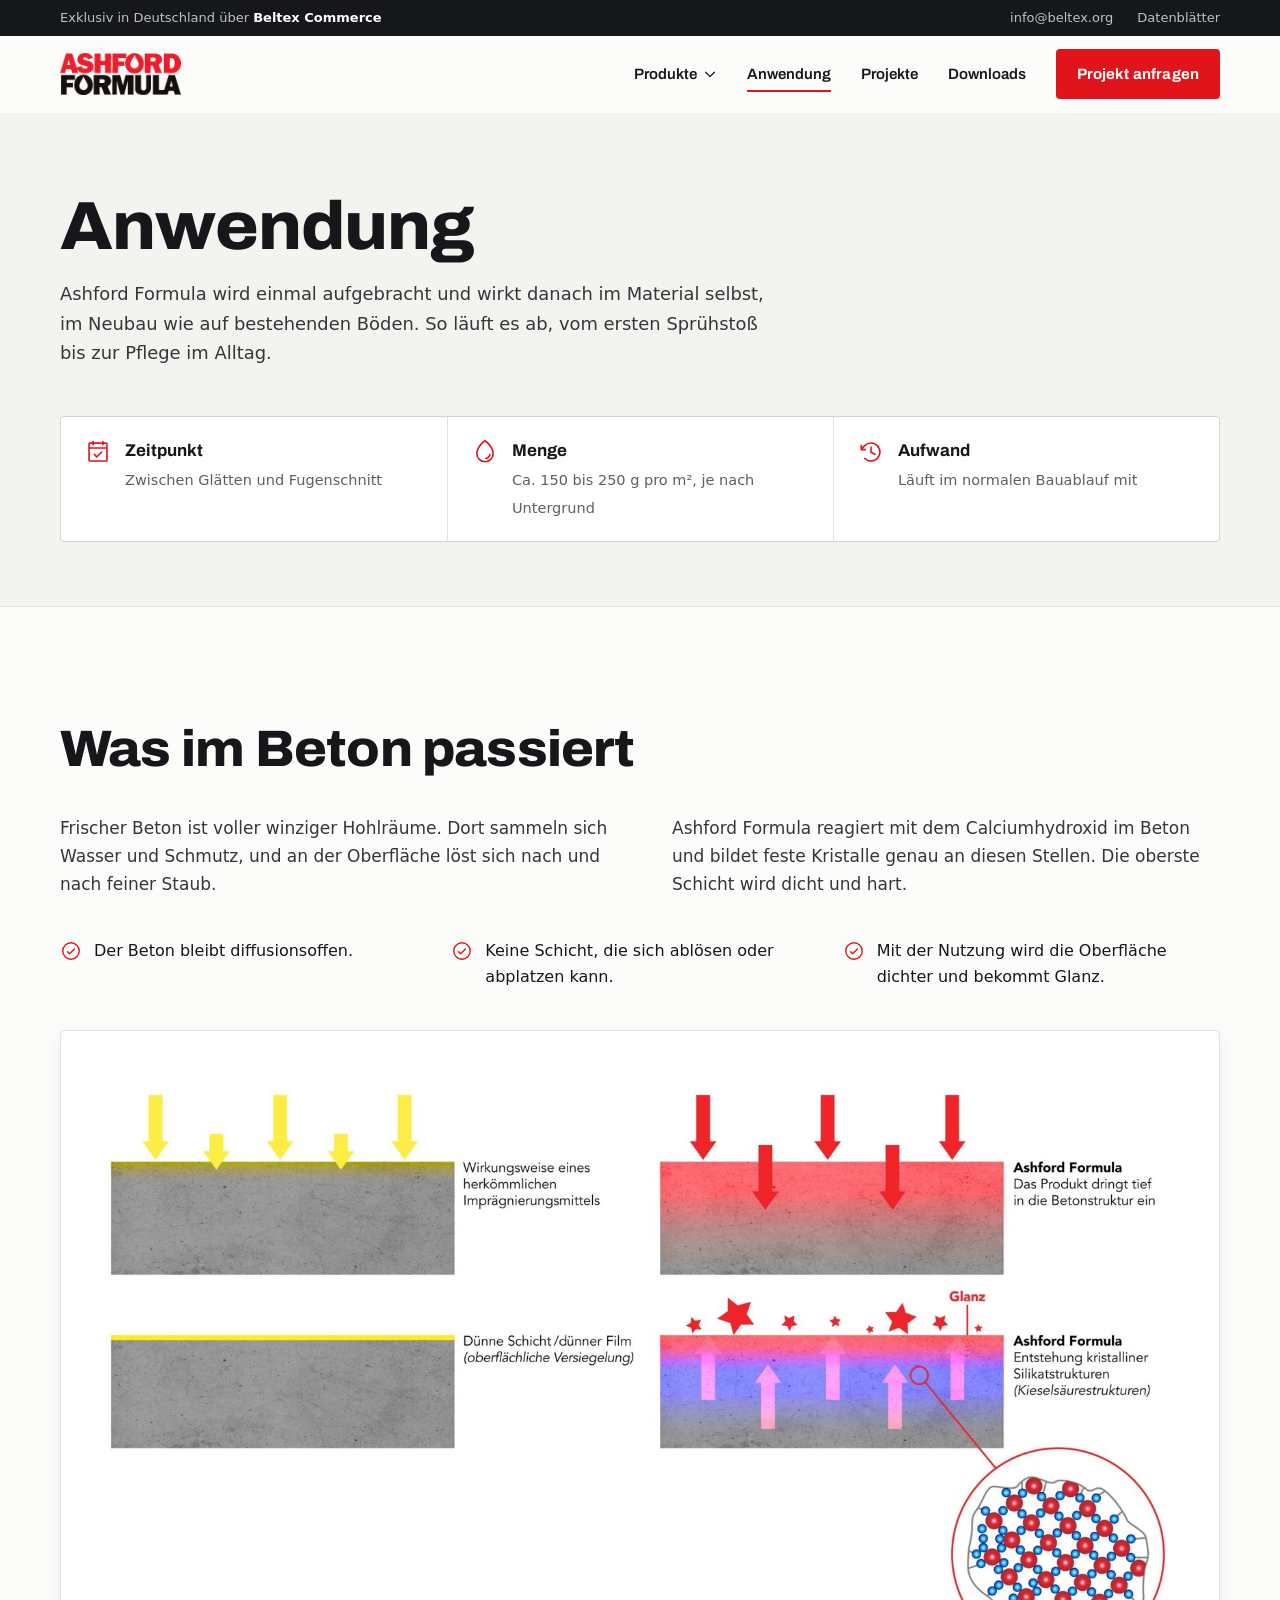
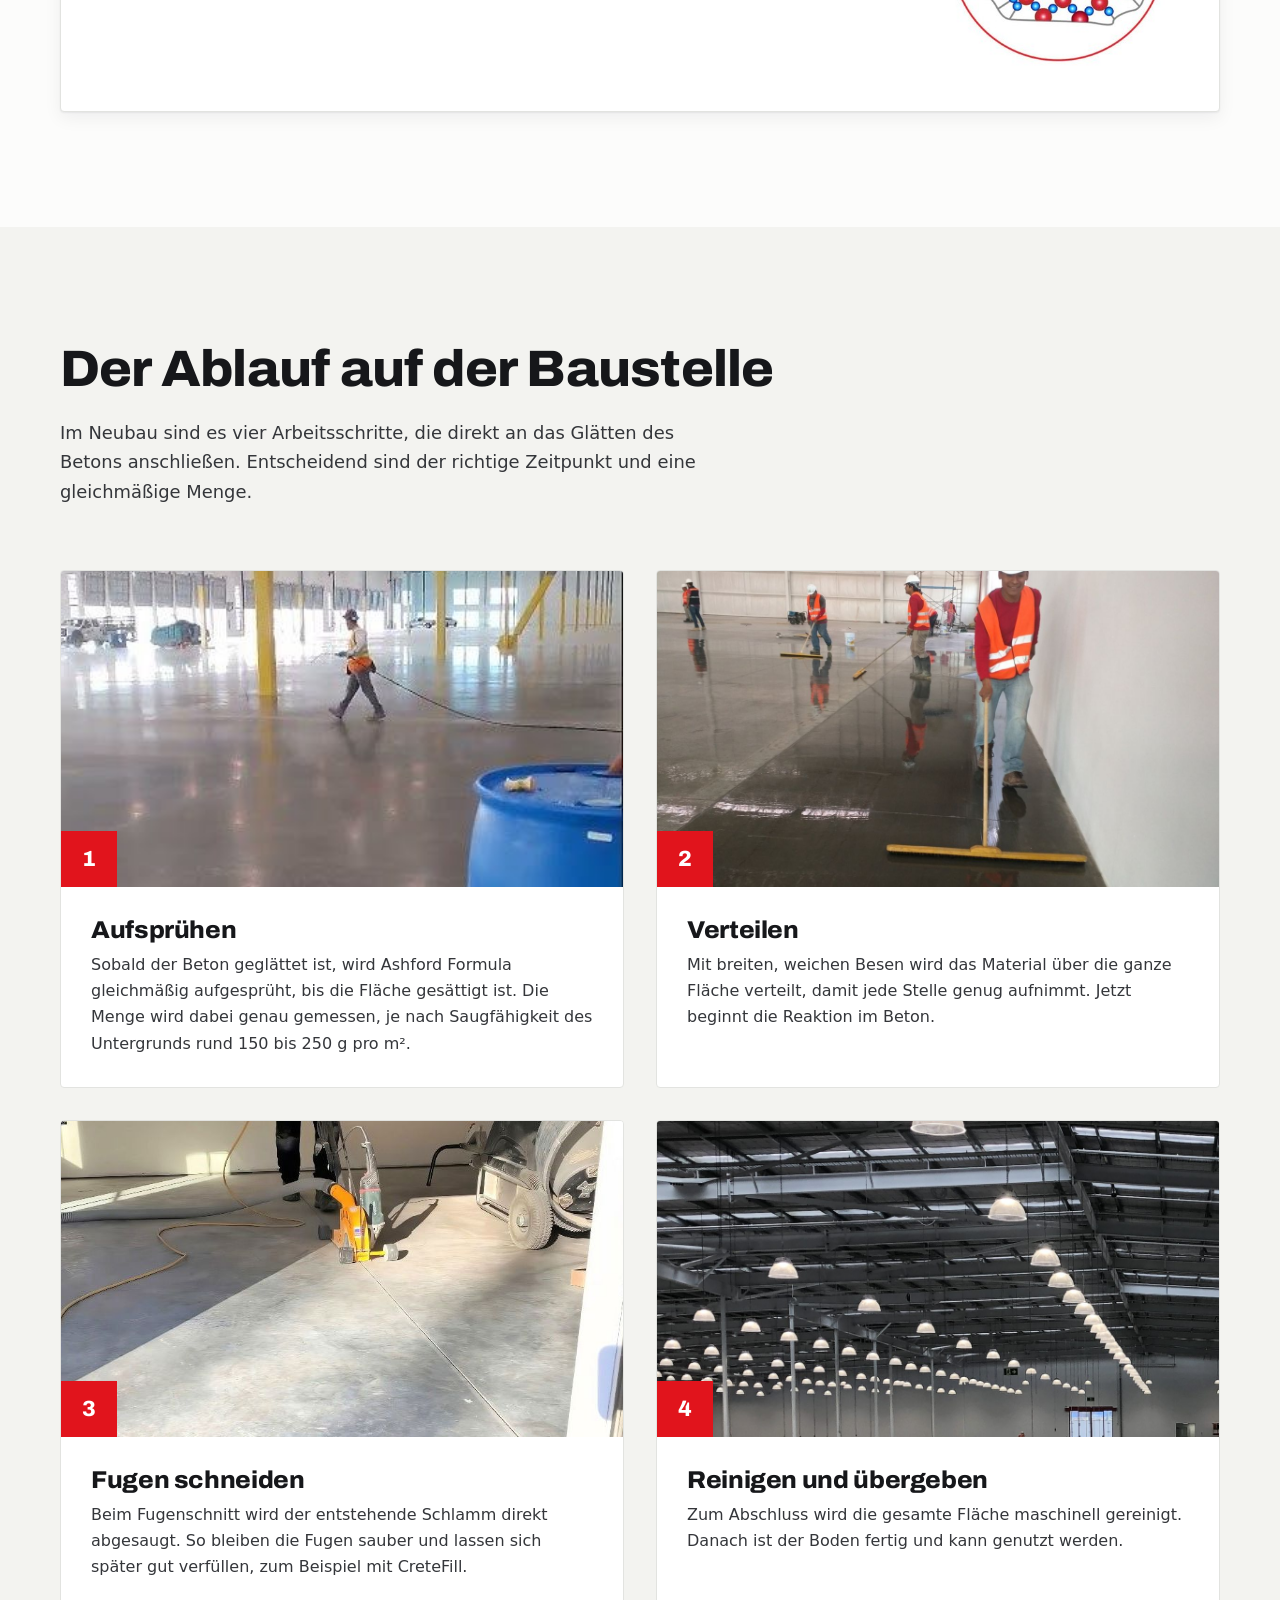
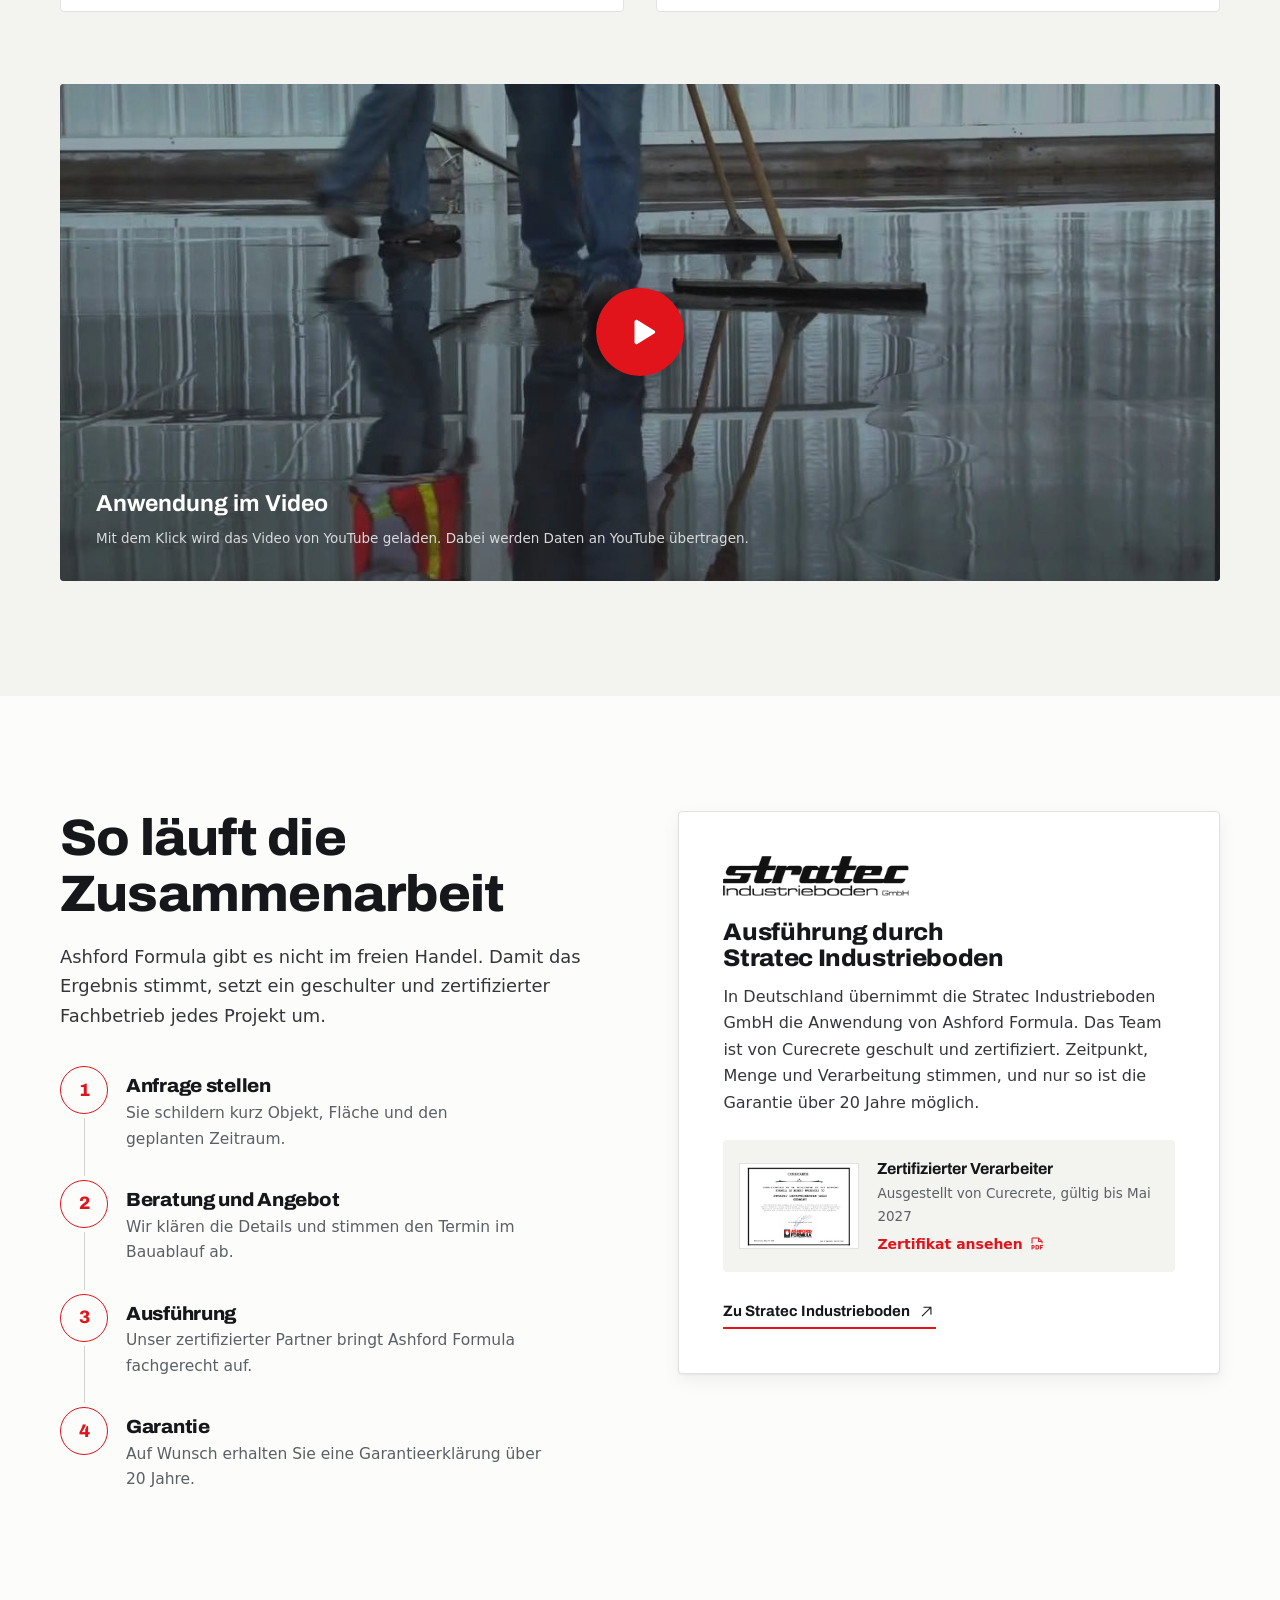
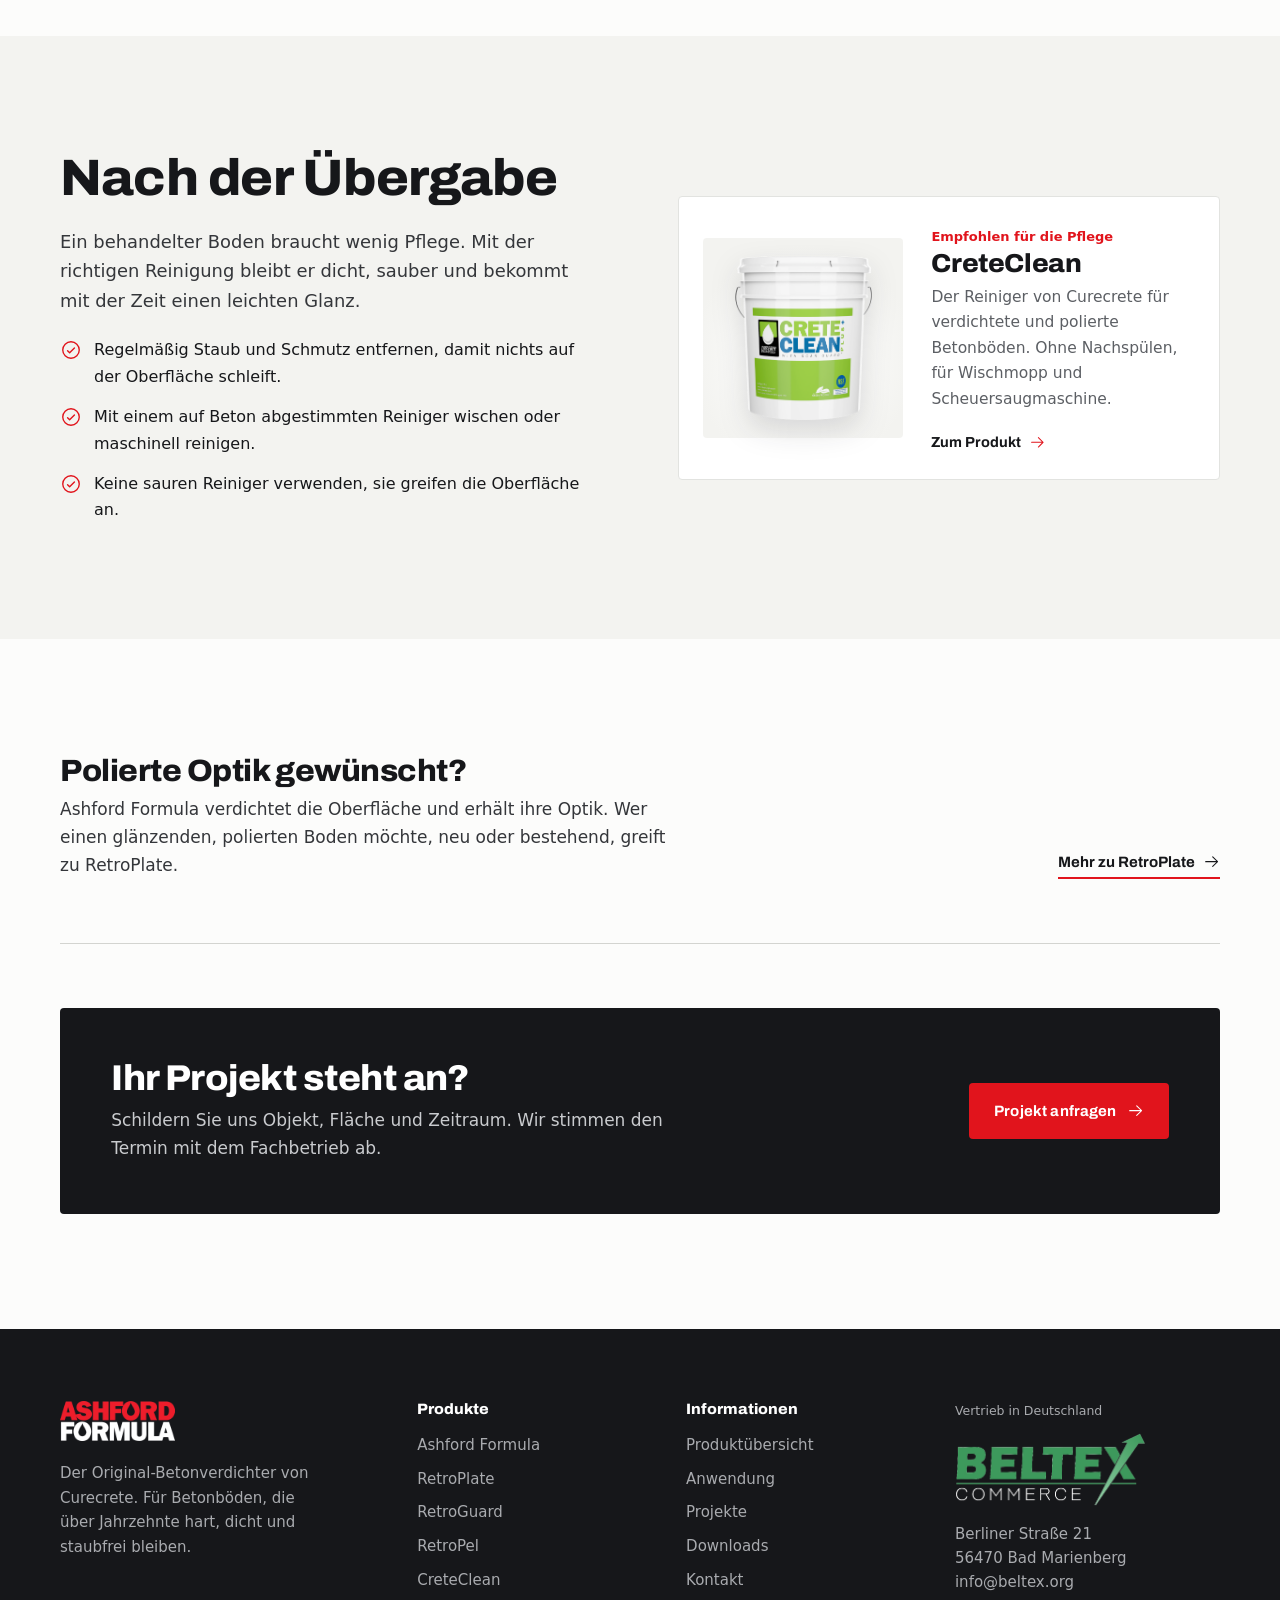
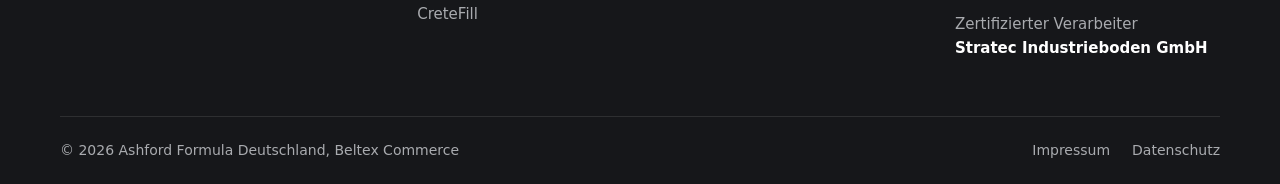
==== commit 534c5146: "Deutsche Wirkweise-Grafik, Datenblätter Ashford/RetroPlate/RetroPel, Texte nach Datenblatt Co-Author" ====
--- a/anwendung/index.html
+++ b/anwendung/index.html
@@ -8,7 +8,7 @@
 <meta name="theme-color" content="#16171A">
 <link rel="preload" href="../assets/fonts/archivo-latin.woff2" as="font" type="font/woff2" crossorigin>
 <link rel="preload" href="../assets/fonts/geist-latin.woff2" as="font" type="font/woff2" crossorigin>
-<link rel="stylesheet" href="../assets/css/style.css?v=49d4c6a1">
+<link rel="stylesheet" href="../assets/css/style.css?v=db412f5c">
 </head>
 <body>
 <div class="topbar">
@@ -41,17 +41,17 @@
 <section class="page-head">
   <div class="wrap">
     <h1>Anwendung</h1>
-    <p class="lead">Ashford Formula wird einmal auf den frischen Beton aufgebracht und wirkt danach im Material selbst. So läuft es ab, vom ersten Sprühstoß bis zur Pflege im Alltag.</p>
+    <p class="lead">Ashford Formula wird einmal aufgebracht und wirkt danach im Material selbst, im Neubau wie auf bestehenden Böden. So läuft es ab, vom ersten Sprühstoß bis zur Pflege im Alltag.</p>
     <ul class="facts">
       <li><svg class="icon" viewBox="0 0 256 256" aria-hidden="true"><path d="M208,32H184V24a8,8,0,0,0-16,0v8H88V24a8,8,0,0,0-16,0v8H48A16,16,0,0,0,32,48V208a16,16,0,0,0,16,16H208a16,16,0,0,0,16-16V48A16,16,0,0,0,208,32ZM72,48v8a8,8,0,0,0,16,0V48h80v8a8,8,0,0,0,16,0V48h24V80H48V48ZM208,208H48V96H208V208Zm-38.34-85.66a8,8,0,0,1,0,11.32l-48,48a8,8,0,0,1-11.32,0l-24-24a8,8,0,0,1,11.32-11.32L116,164.69l42.34-42.35A8,8,0,0,1,169.66,122.34Z"/></svg><div><b>Zeitpunkt</b><span>Zwischen Glätten und Fugenschnitt</span></div></li>
-      <li><svg class="icon" viewBox="0 0 256 256" aria-hidden="true"><path d="M174,47.75a254.19,254.19,0,0,0-41.45-38.3,8,8,0,0,0-9.18,0A254.19,254.19,0,0,0,82,47.75C54.51,79.32,40,112.6,40,144a88,88,0,0,0,176,0C216,112.6,201.49,79.32,174,47.75ZM128,216a72.08,72.08,0,0,1-72-72c0-57.23,55.47-105,72-118,16.53,13,72,60.75,72,118A72.08,72.08,0,0,1,128,216Zm55.89-62.66a57.6,57.6,0,0,1-46.56,46.55A8.75,8.75,0,0,1,136,200a8,8,0,0,1-1.32-15.89c16.57-2.79,30.63-16.85,33.44-33.45a8,8,0,0,1,15.78,2.68Z"/></svg><div><b>Menge</b><span>Rund 200 g pro m², einmalig</span></div></li>
+      <li><svg class="icon" viewBox="0 0 256 256" aria-hidden="true"><path d="M174,47.75a254.19,254.19,0,0,0-41.45-38.3,8,8,0,0,0-9.18,0A254.19,254.19,0,0,0,82,47.75C54.51,79.32,40,112.6,40,144a88,88,0,0,0,176,0C216,112.6,201.49,79.32,174,47.75ZM128,216a72.08,72.08,0,0,1-72-72c0-57.23,55.47-105,72-118,16.53,13,72,60.75,72,118A72.08,72.08,0,0,1,128,216Zm55.89-62.66a57.6,57.6,0,0,1-46.56,46.55A8.75,8.75,0,0,1,136,200a8,8,0,0,1-1.32-15.89c16.57-2.79,30.63-16.85,33.44-33.45a8,8,0,0,1,15.78,2.68Z"/></svg><div><b>Menge</b><span>Ca. 150 bis 250 g pro m², je nach Untergrund</span></div></li>
       <li><svg class="icon" viewBox="0 0 256 256" aria-hidden="true"><path d="M136,80v43.47l36.12,21.67a8,8,0,0,1-8.24,13.72l-40-24A8,8,0,0,1,120,128V80a8,8,0,0,1,16,0Zm-8-48A95.44,95.44,0,0,0,60.08,60.15C52.81,67.51,46.35,74.59,40,82V64a8,8,0,0,0-16,0v40a8,8,0,0,0,8,8H72a8,8,0,0,0,0-16H49c7.15-8.42,14.27-16.35,22.39-24.57a80,80,0,1,1,1.66,114.75,8,8,0,1,0-11,11.64A96,96,0,1,0,128,32Z"/></svg><div><b>Aufwand</b><span>Läuft im normalen Bauablauf mit</span></div></li>
     </ul>
   </div>
 </section>
 
 <section class="sec" id="wirkweise">
-  <div class="wrap how">
+  <div class="wrap how how--stack">
     <div class="reveal">
       <h2 class="h2">Was im Beton passiert</h2>
       <p>Frischer Beton ist voller winziger Hohlräume. Dort sammeln sich Wasser und Schmutz, und an der Oberfläche löst sich nach und nach feiner Staub.</p>
@@ -63,9 +63,7 @@
       </ul>
     </div>
     <figure class="how__fig reveal reveal-d1">
-      <!-- Platzhalter: polnische Originalgrafik, wird durch die deutsche Fassung ersetzt -->
-      <img src="../assets/wirkweise-grafik.png" alt="Vergleich: herkömmliche Imprägnierung bleibt als Film auf der Oberfläche, Ashford Formula dringt ein und bildet Kristalle" loading="lazy">
-      <figcaption><span>Links: herkömmliche Imprägnierung</span><span>Rechts: Ashford Formula</span></figcaption>
+      <img src="../assets/wirkweise-grafik.jpg" alt="Vergleich: herkömmliche Imprägnierung bleibt als Film auf der Oberfläche, Ashford Formula dringt ein und bildet Kristalle" loading="lazy">
     </figure>
   </div>
 </section>
@@ -74,11 +72,11 @@
   <div class="wrap">
     <div class="sec-head reveal">
       <h2 class="h2">Der Ablauf auf der Baustelle</h2>
-      <p class="lead">Vier Arbeitsschritte, die direkt an das Glätten des Betons anschließen. Entscheidend sind der richtige Zeitpunkt und eine gleichmäßige Menge.</p>
+      <p class="lead">Im Neubau sind es vier Arbeitsschritte, die direkt an das Glätten des Betons anschließen. Entscheidend sind der richtige Zeitpunkt und eine gleichmäßige Menge.</p>
     </div>
     <ol class="bigsteps">
       <li class="bigstep reveal"><div class="bigstep__img"><img src="../assets/schritt-1-aufspruehen.jpg" alt="Ashford Formula wird mit der Sprühlanze auf die Hallenfläche aufgebracht" loading="lazy"></div>
-        <div class="bigstep__txt"><h3>Aufsprühen</h3><p>Sobald der Beton geglättet ist, wird Ashford Formula gleichmäßig aufgesprüht, bis die Fläche gesättigt ist. Die Menge wird dabei genau gemessen, als Richtwert gelten rund 200 g pro m².</p></div></li>
+        <div class="bigstep__txt"><h3>Aufsprühen</h3><p>Sobald der Beton geglättet ist, wird Ashford Formula gleichmäßig aufgesprüht, bis die Fläche gesättigt ist. Die Menge wird dabei genau gemessen, je nach Saugfähigkeit des Untergrunds rund 150 bis 250 g pro m².</p></div></li>
       <li class="bigstep reveal reveal-d1"><div class="bigstep__img"><img src="../assets/schritt-2-verteilen.jpg" alt="Arbeiter verteilen Ashford Formula mit breiten Besen" loading="lazy"></div>
         <div class="bigstep__txt"><h3>Verteilen</h3><p>Mit breiten, weichen Besen wird das Material über die ganze Fläche verteilt, damit jede Stelle genug aufnimmt. Jetzt beginnt die Reaktion im Beton.</p></div></li>
       <li class="bigstep reveal"><div class="bigstep__img"><img src="../assets/schritt-3-fugen.jpg" alt="Fugenschneider mit Absaugung auf einem Betonboden" loading="lazy"></div>
@@ -146,8 +144,8 @@
   <div class="wrap">
     <div class="note-row reveal">
       <div>
-        <h2>Und bei einem bestehenden Boden?</h2>
-        <p>Ashford Formula ist für frischen Beton gedacht. Ältere Flächen lassen sich mit RetroPlate schleifen, verdichten und polieren.</p>
+        <h2>Polierte Optik gewünscht?</h2>
+        <p>Ashford Formula verdichtet die Oberfläche und erhält ihre Optik. Wer einen glänzenden, polierten Boden möchte, neu oder bestehend, greift zu RetroPlate.</p>
       </div>
       <a href="../produkte/retroplate/" class="textlink">Mehr zu RetroPlate <svg class="icon" viewBox="0 0 256 256" aria-hidden="true"><path d="M221.66,133.66l-72,72a8,8,0,0,1-11.32-11.32L196.69,136H40a8,8,0,0,1,0-16H196.69L138.34,61.66a8,8,0,0,1,11.32-11.32l72,72A8,8,0,0,1,221.66,133.66Z"/></svg></a>
     </div>
--- a/assets/css/style.css
+++ b/assets/css/style.css
@@ -168,6 +168,10 @@
 .ticks{list-style:none;margin-top:24px;display:grid;gap:14px}
 .ticks li{display:flex;gap:12px;align-items:flex-start;font-size:16px}
 .ticks .icon{width:22px;height:22px;color:var(--red);margin-top:2px}
+.how--stack{grid-template-columns:1fr;gap:40px}
+.how--stack > div{display:grid;grid-template-columns:1fr 1fr;gap:16px 64px;align-items:start}
+.how--stack > div .h2{grid-column:1/-1}
+.how--stack .ticks{margin-top:8px;grid-column:1/-1;grid-template-columns:repeat(3,1fr)}
 .how__fig{background:#fff;border:1px solid var(--line);border-radius:var(--r);padding:clamp(16px,2.5vw,32px);box-shadow:var(--shadow-1)}
 .how__fig img{width:100%;height:auto}
 .how__fig figcaption{display:flex;justify-content:space-between;gap:16px;font-size:13.5px;color:var(--muted);margin-top:14px;padding-top:12px;border-top:1px solid var(--line)}
@@ -403,6 +407,8 @@
 .note-row p{color:var(--ink-2);max-width:60ch}
 @media (max-width:1100px){
   .teaser,.care{grid-template-columns:1fr}
+  .how--stack > div{grid-template-columns:1fr}
+  .how--stack .ticks{grid-template-columns:1fr}
   .teaser__media{order:0}
 }
 @media (max-width:720px){
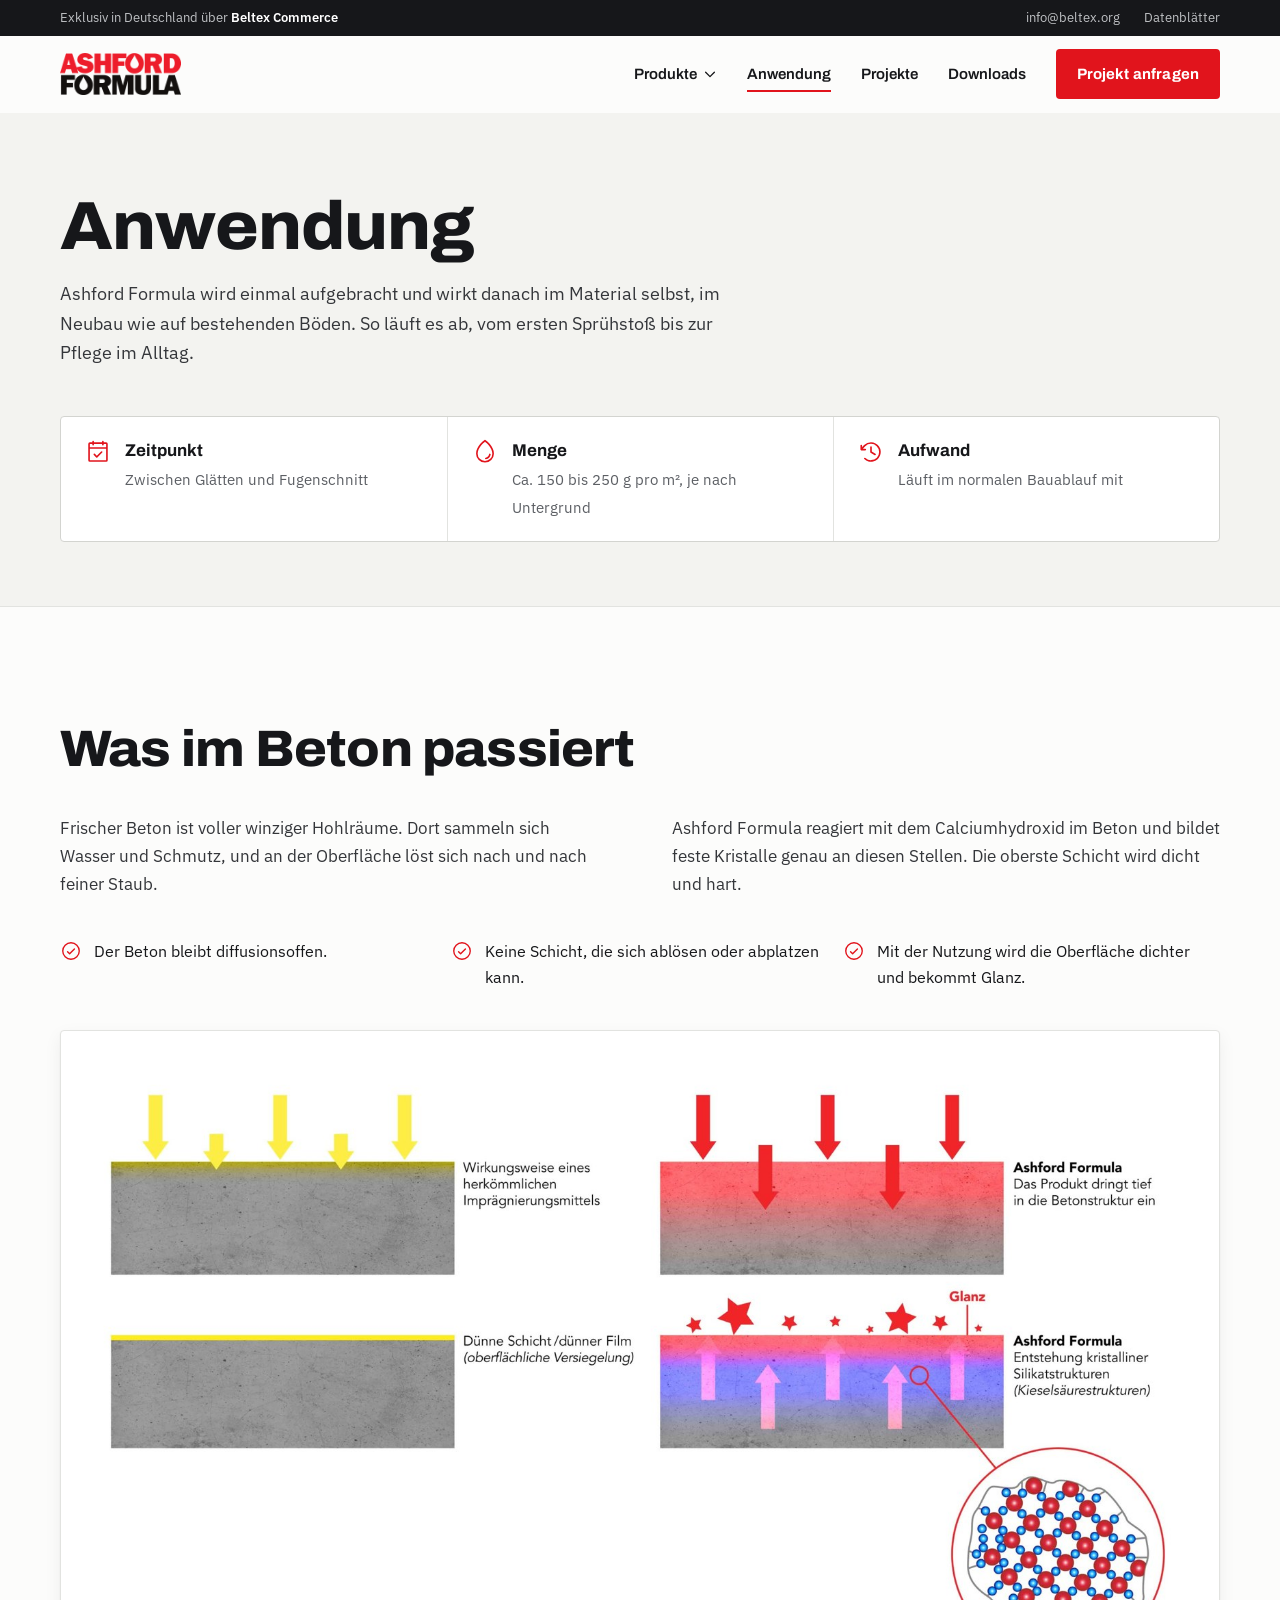
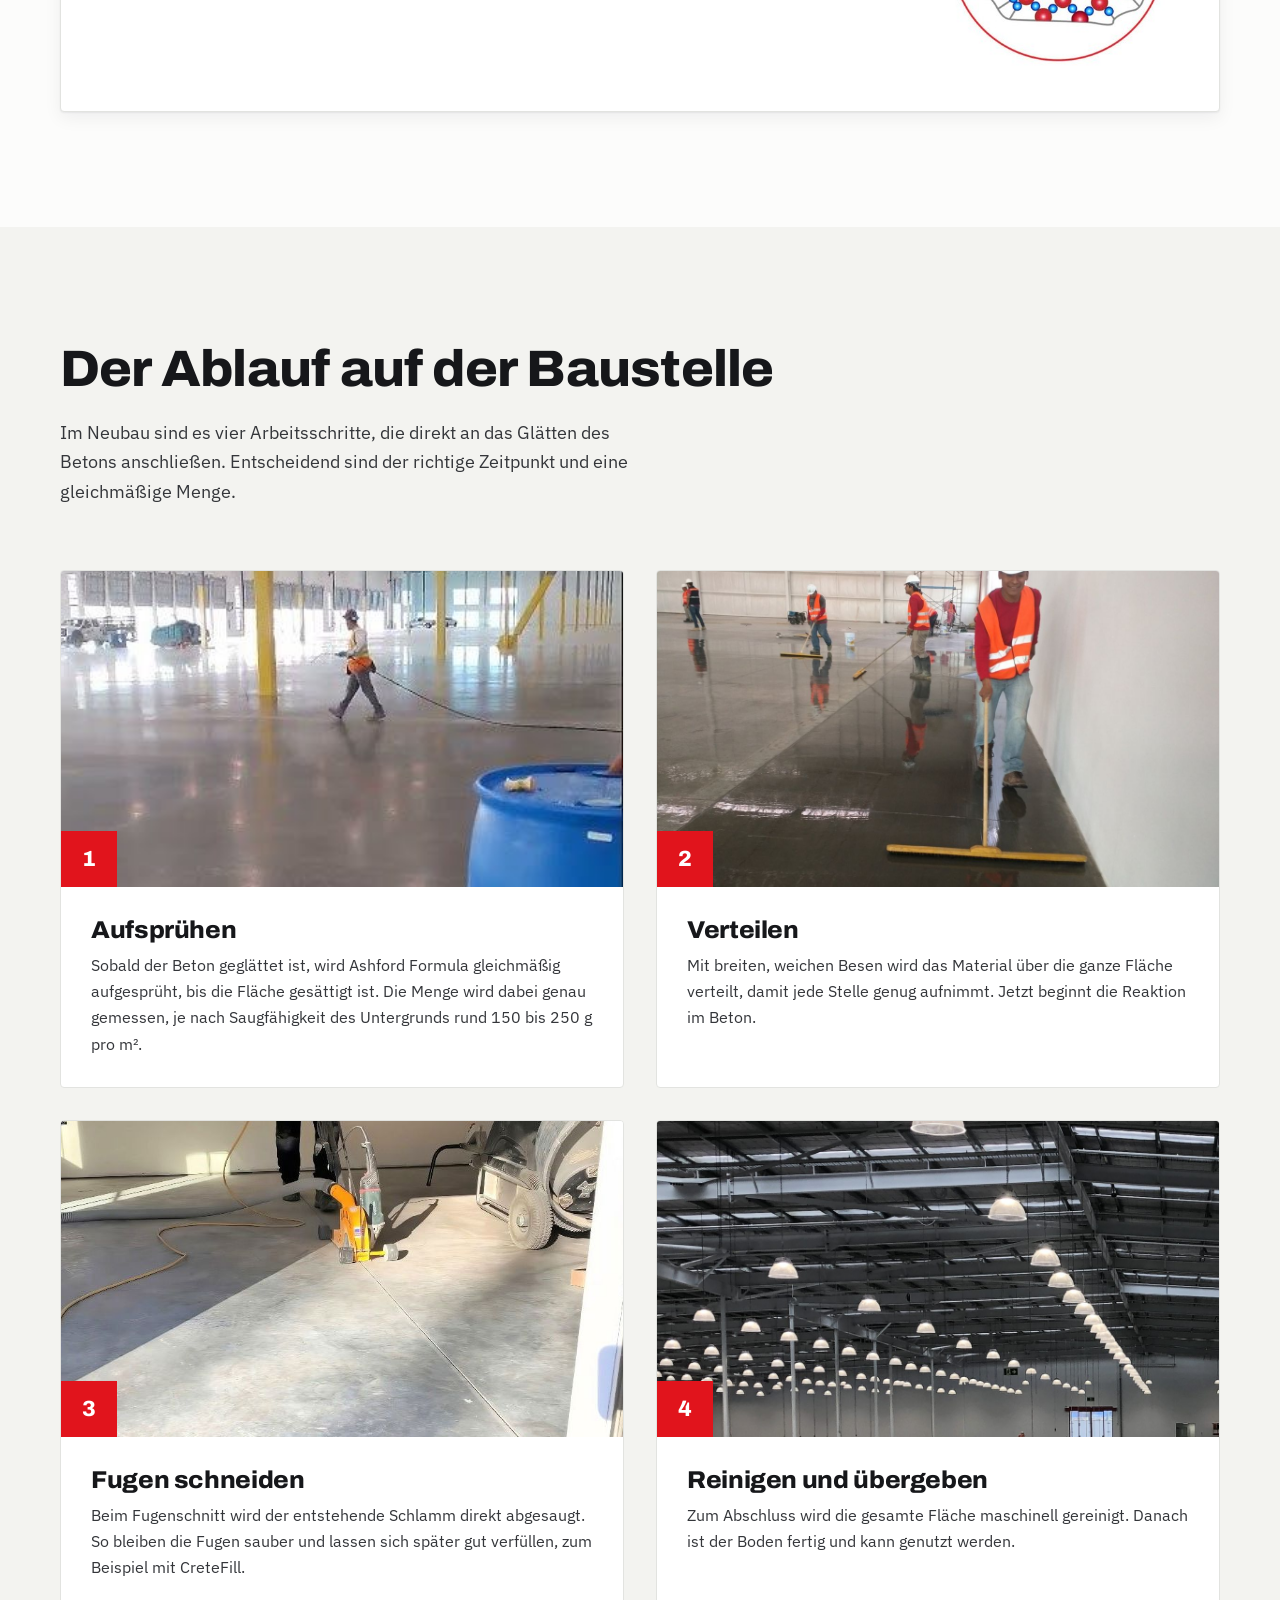
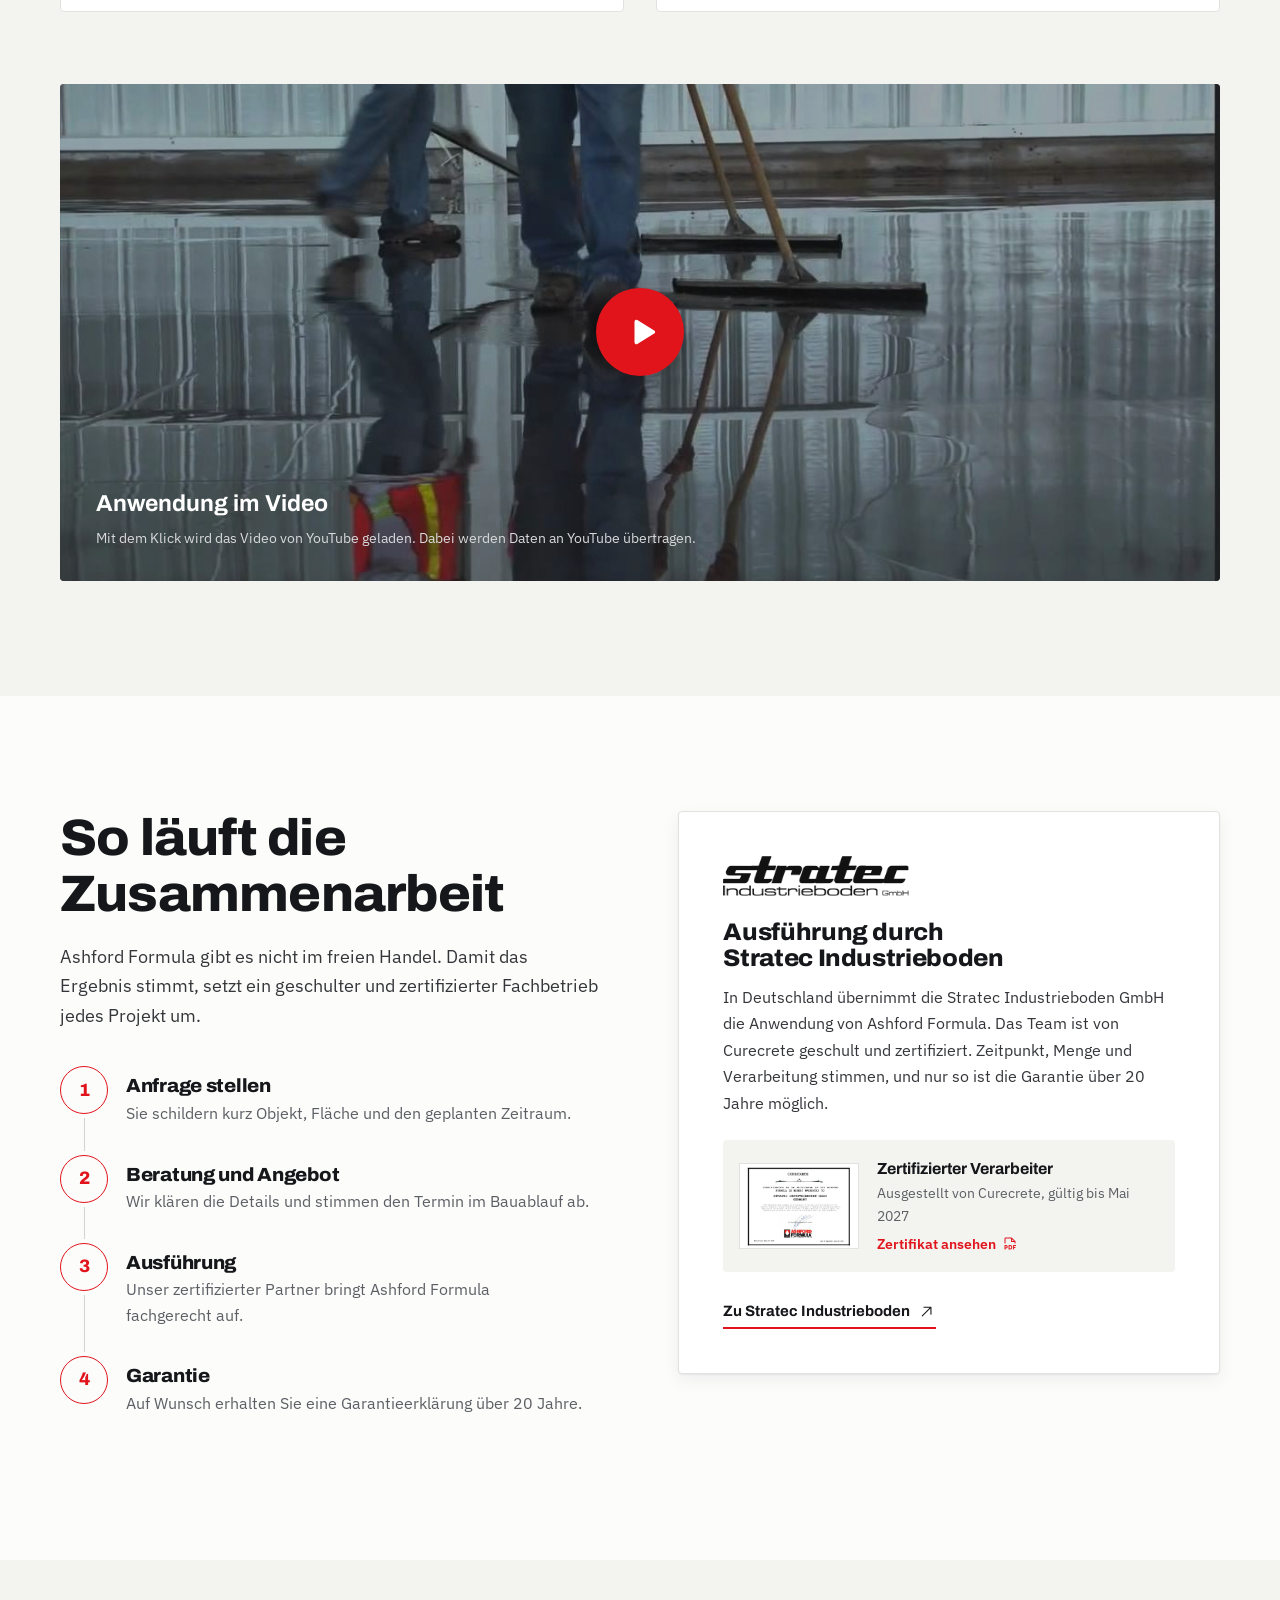
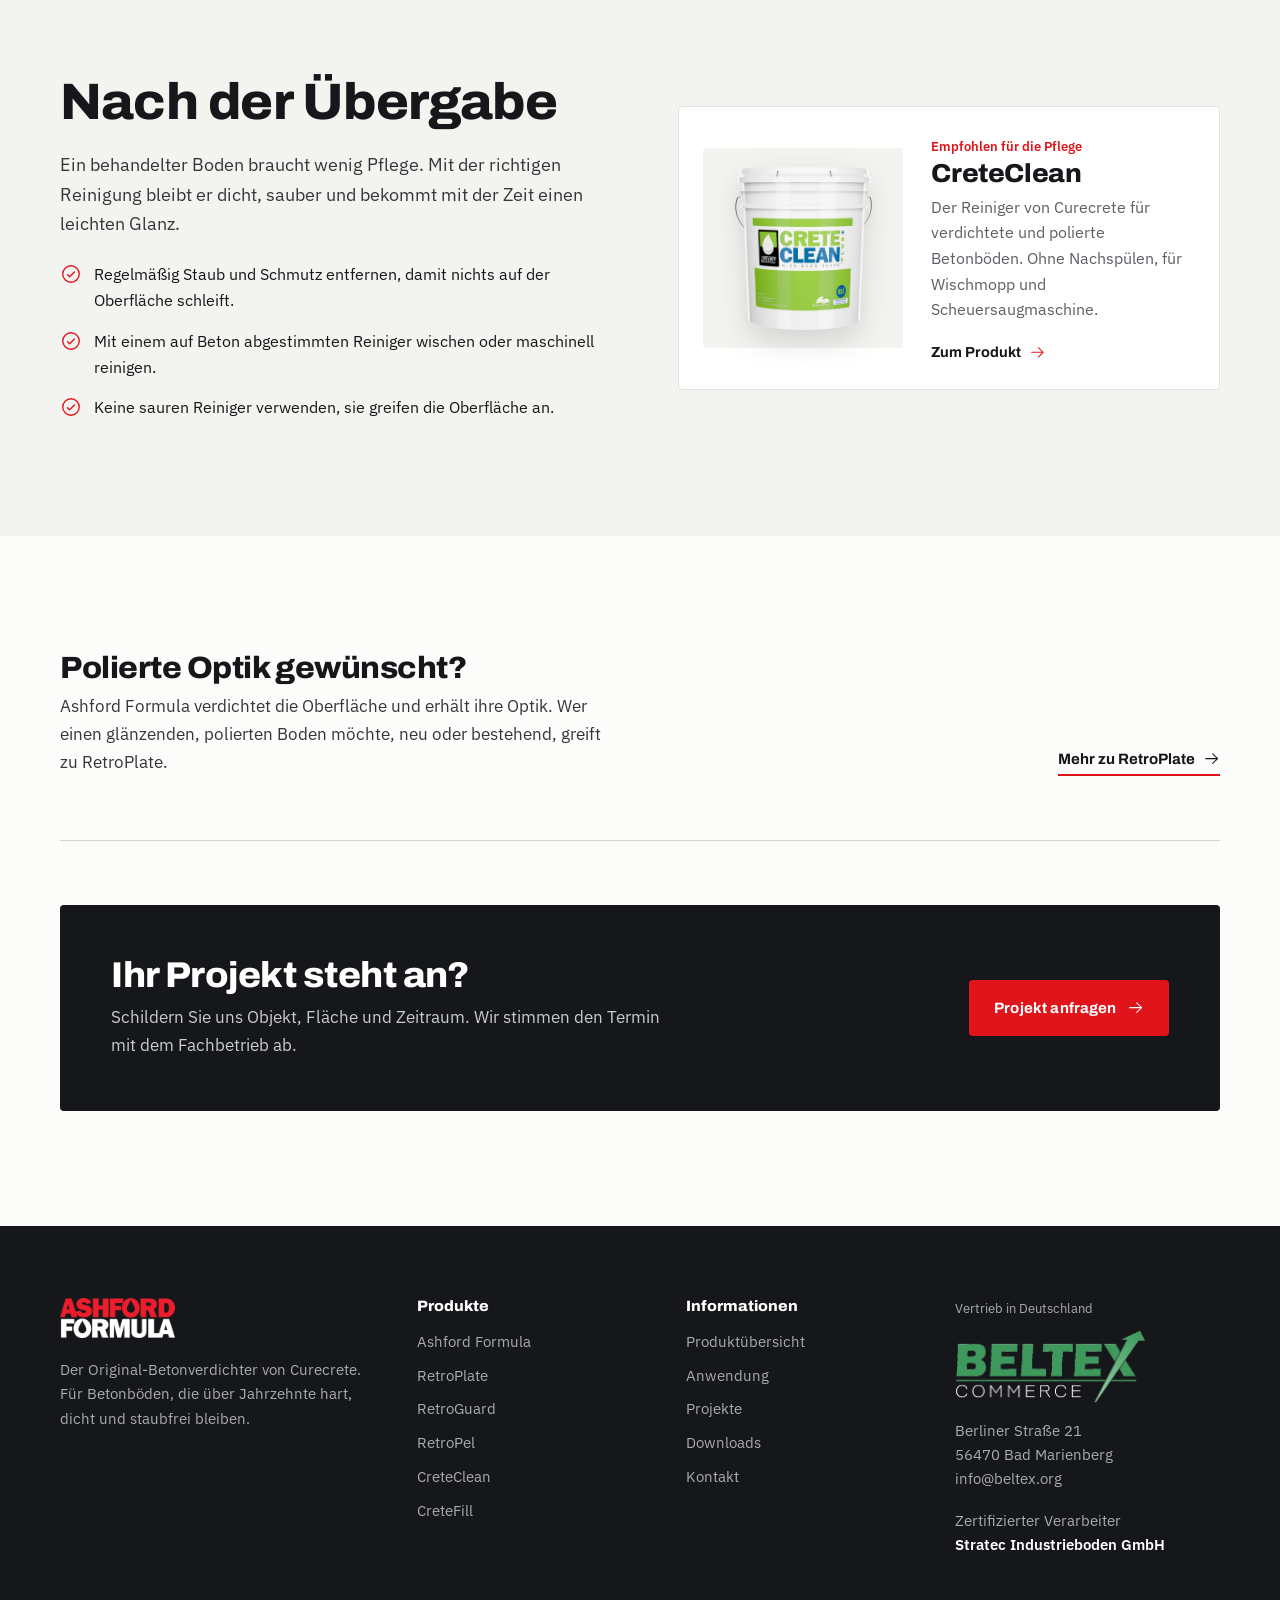
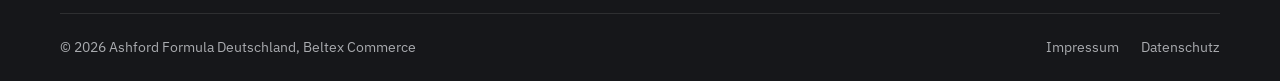
==== commit 1b9eaecd: "Slop-Detector: IBM Plex Sans statt Geist, Verläufe reduziert, Vorteile ohne Icon-Karten Co-Authored-" ====
--- a/anwendung/index.html
+++ b/anwendung/index.html
@@ -7,8 +7,8 @@
 <meta name="description" content="So wird Ashford Formula aufgebracht: Wirkweise, Ablauf auf der Baustelle, Pflege nach der Übergabe und Ausführung durch den zertifizierten Fachbetrieb Stratec Industrieboden.">
 <meta name="theme-color" content="#16171A">
 <link rel="preload" href="../assets/fonts/archivo-latin.woff2" as="font" type="font/woff2" crossorigin>
-<link rel="preload" href="../assets/fonts/geist-latin.woff2" as="font" type="font/woff2" crossorigin>
-<link rel="stylesheet" href="../assets/css/style.css?v=db412f5c">
+<link rel="preload" href="../assets/fonts/plex-latin.woff2" as="font" type="font/woff2" crossorigin>
+<link rel="stylesheet" href="../assets/css/style.css?v=5f996bd0">
 </head>
 <body>
 <div class="topbar">
--- a/assets/css/style.css
+++ b/assets/css/style.css
@@ -10,11 +10,11 @@
 @font-face{font-family:"Archivo";font-style:normal;font-display:swap;font-weight:100 900;font-stretch:62% 125%;
   src:url(../fonts/archivo-latin-ext.woff2) format("woff2-variations");
   unicode-range:U+0100-02BA,U+02BD-02C5,U+02C7-02CC,U+02CE-02D7,U+02DD-02FF,U+1E00-1E9F,U+20A0-20AB,U+20AD-20C0,U+2C60-2C7F,U+A720-A7FF}
-@font-face{font-family:"Geist";font-style:normal;font-display:swap;font-weight:100 900;
-  src:url(../fonts/geist-latin.woff2) format("woff2-variations");
+@font-face{font-family:"IBM Plex Sans";font-style:normal;font-display:swap;font-weight:100 700;
+  src:url(../fonts/plex-latin.woff2) format("woff2-variations");
   unicode-range:U+0000-00FF,U+0131,U+0152-0153,U+02BB-02BC,U+02C6,U+02DA,U+02DC,U+0304,U+0308,U+0329,U+2000-206F,U+20AC,U+2122,U+2191,U+2193,U+2212,U+2215,U+FEFF,U+FFFD}
-@font-face{font-family:"Geist";font-style:normal;font-display:swap;font-weight:100 900;
-  src:url(../fonts/geist-latin-ext.woff2) format("woff2-variations");
+@font-face{font-family:"IBM Plex Sans";font-style:normal;font-display:swap;font-weight:100 700;
+  src:url(../fonts/plex-latin-ext.woff2) format("woff2-variations");
   unicode-range:U+0100-02BA,U+02BD-02C5,U+02C7-02CC,U+02CE-02D7,U+02DD-02FF,U+1E00-1E9F,U+20A0-20AB,U+20AD-20C0,U+2C60-2C7F,U+A720-A7FF}
 
 /* ---------- Tokens ---------- */
@@ -33,7 +33,7 @@
   --white:#fff;
 
   --display:"Archivo",system-ui,sans-serif;
-  --body:"Geist",system-ui,sans-serif;
+  --body:"IBM Plex Sans",system-ui,sans-serif;
 
   --r:4px;            /* ein Radius für alles */
   --wrap:1240px;
@@ -48,7 +48,7 @@
 /* ---------- Basis ---------- */
 *,*::before,*::after{box-sizing:border-box;margin:0;padding:0}
 html{scroll-behavior:smooth;scroll-padding-top:100px;-webkit-text-size-adjust:100%;scrollbar-color:#B9BAB6 var(--concrete)}
-body{font-family:var(--body);font-size:17px;line-height:1.65;color:var(--ink);background:var(--paper);-webkit-font-smoothing:antialiased;overflow-x:hidden;font-feature-settings:"ss01","cv11"}
+body{font-family:var(--body);font-size:17px;line-height:1.65;color:var(--ink);background:var(--paper);-webkit-font-smoothing:antialiased;overflow-x:hidden;font-feature-settings:"kern"}
 img,svg,video{display:block;max-width:100%}
 a{color:inherit;text-decoration:none}
 button{font:inherit;color:inherit}
@@ -116,11 +116,11 @@
 .hero{position:relative;color:#fff;overflow:hidden;background:#1d1e20;isolation:isolate}
 .hero__media{position:absolute;inset:0;z-index:-2}
 .hero__media img{width:100%;height:100%;object-fit:cover;object-position:center 62%;animation:heroZoom 2.4s var(--ease) both}
-.hero::after{content:"";position:absolute;inset:0;z-index:-1;background:linear-gradient(90deg,rgba(14,15,16,.86) 0%,rgba(14,15,16,.6) 48%,rgba(14,15,16,.12) 100%),linear-gradient(0deg,rgba(14,15,16,.5),transparent 40%)}
+.hero::after{content:"";position:absolute;inset:0;z-index:-1;background:linear-gradient(90deg,rgba(14,15,16,.88) 0%,rgba(14,15,16,.62) 50%,rgba(14,15,16,.2) 100%)}
 .hero .wrap{min-height:min(calc(100dvh - 112px),780px);display:flex;flex-direction:column;justify-content:center;padding-top:72px;padding-bottom:72px}
 .hero h1{font-size:clamp(42px,5.8vw,80px);max-width:none;line-height:1.02;letter-spacing:-.025em;font-stretch:100%;margin-bottom:24px}
 .hero h1 span{display:block}
-.hero h1 em{font-style:normal;color:#fff;background:linear-gradient(transparent 82%,var(--red) 82%,var(--red) 96%,transparent 96%)}
+.hero h1 em{font-style:normal;text-decoration:underline;text-decoration-color:var(--red);text-decoration-thickness:.12em;text-underline-offset:.1em;text-decoration-skip-ink:none}
 .hero p{font-size:clamp(17px,1.5vw,20px);max-width:44ch;color:#E3E4E6;margin-bottom:36px}
 .hero__cta{display:flex;flex-wrap:wrap;gap:12px}
 .hero h1 span,.hero p,.hero__cta{animation:rise 1s var(--ease) both}
@@ -157,8 +157,9 @@
 .figure__n small{font-size:.45em;margin-left:4px;letter-spacing:0}
 .figure h3{font-size:22px;margin-bottom:6px}
 .figure p{color:var(--muted);font-size:16px;max-width:42ch}
-.extras{display:grid;grid-template-columns:repeat(4,1fr);gap:32px;margin-top:clamp(56px,7vw,88px);padding-top:40px;border-top:1px solid var(--line-2)}
-.extra .icon{width:30px;height:30px;color:var(--red);margin-bottom:14px}
+.extras{display:grid;grid-template-columns:1fr 1fr;gap:28px 56px;margin-top:clamp(56px,7vw,88px);padding-top:40px;border-top:1px solid var(--line-2)}
+.extra{display:grid;grid-template-columns:28px 1fr;gap:4px 16px;align-items:start}
+.extra .icon{width:26px;height:26px;color:var(--red);grid-row:span 2;margin-top:2px}
 .extra h3{font-size:18px;margin-bottom:6px}
 .extra p{font-size:15px;color:var(--muted)}
 
@@ -182,9 +183,9 @@
 .tile:first-child{grid-row:span 2}
 .tile:nth-child(4){grid-column:span 2}
 .tile img{position:absolute;inset:0;width:100%;height:100%;object-fit:cover;transition:transform 1.2s var(--ease)}
-.tile::after{content:"";position:absolute;inset:0;background:linear-gradient(180deg,rgba(14,15,16,0) 40%,rgba(14,15,16,.82) 100%)}
+.tile::after{content:none}
 .tile:hover img{transform:scale(1.05)}
-.tile__txt{position:relative;z-index:1;padding:24px 26px}
+.tile__txt{position:relative;z-index:1;width:100%;padding:18px 24px 20px;background:rgba(18,19,21,.84);backdrop-filter:blur(2px)}
 .tile h3{font-size:clamp(20px,1.9vw,26px);margin-bottom:4px}
 .tile p{font-size:14.5px;color:#D9DADC;max-width:36ch}
 .also{display:grid;grid-template-columns:1fr auto;gap:40px;align-items:center;margin-top:40px}
@@ -198,7 +199,7 @@
 .products{display:grid;grid-template-columns:repeat(3,1fr);gap:20px}
 .product{position:relative;display:flex;flex-direction:column;background:#fff;border:1px solid var(--line);border-radius:var(--r);overflow:hidden;transition:transform .45s var(--ease),box-shadow .45s var(--ease),border-color .3s}
 .product:hover{transform:translateY(-4px);box-shadow:var(--shadow-2);border-color:transparent}
-.product__img{aspect-ratio:4/3;background:radial-gradient(120% 90% at 50% 70%,#fff 0,var(--concrete) 70%);overflow:hidden}
+.product__img{aspect-ratio:4/3;background:var(--concrete);overflow:hidden}
 .product__img img{width:100%;height:100%;object-fit:contain;padding:26px 24px 10px;filter:drop-shadow(0 14px 16px rgba(22,23,26,.14));transition:transform .8s var(--ease)}
 .product__img--photo img{object-fit:cover;padding:0;filter:none;object-position:center 60%}
 .product:hover .product__img img{transform:scale(1.04)}
@@ -338,7 +339,7 @@
 .pgroup__head p{color:var(--muted);max-width:52ch}
 .pgroup__grid{display:grid;grid-template-columns:1fr 1fr;gap:20px}
 .pd{display:grid;grid-template-rows:auto 1fr;background:#fff;border:1px solid var(--line);border-radius:var(--r);overflow:hidden;scroll-margin-top:110px}
-.pd__img{background:radial-gradient(120% 90% at 50% 70%,#fff 0,var(--concrete) 72%);aspect-ratio:16/10;overflow:hidden}
+.pd__img{background:var(--concrete);aspect-ratio:16/10;overflow:hidden}
 .pd__img img{width:100%;height:100%;object-fit:contain;padding:24px;filter:drop-shadow(0 16px 18px rgba(22,23,26,.14))}
 .pd__img--photo img{object-fit:cover;padding:0;filter:none}
 .pd__body{padding:clamp(22px,2.6vw,34px);display:flex;flex-direction:column}
@@ -398,7 +399,7 @@
 .care .ticks{margin-top:22px}
 .care__product{display:grid;grid-template-columns:200px 1fr;gap:28px;align-items:center;background:#fff;border:1px solid var(--line);border-radius:var(--r);padding:24px;transition:box-shadow .4s var(--ease),transform .4s var(--ease)}
 .care__product:hover{box-shadow:var(--shadow-2);transform:translateY(-3px)}
-.care__img{aspect-ratio:1;background:radial-gradient(circle at 50% 60%,#fff 0,var(--concrete) 72%);border-radius:var(--r)}
+.care__img{aspect-ratio:1;background:var(--concrete);border-radius:var(--r)}
 .care__img img{width:100%;height:100%;object-fit:contain;padding:18px;filter:drop-shadow(0 12px 14px rgba(22,23,26,.14))}
 .care__product h3{font-size:26px;margin-bottom:8px}
 .care__product p{font-size:15.5px;color:var(--muted)}
@@ -448,7 +449,6 @@
   .proof li:nth-child(n+3){border-top:1px solid var(--line)}
   .intro,.adv,.how,.coop,.contact{grid-template-columns:1fr}
   .adv__intro{position:static}
-  .extras{grid-template-columns:1fr 1fr}
   .bento{grid-template-columns:1fr 1fr;grid-template-rows:none;grid-auto-rows:240px}
   .tile:first-child{grid-row:span 1;grid-column:span 2}
   .tile:nth-child(4){grid-column:span 1}
@@ -466,7 +466,7 @@
   .nav{top:102px;max-height:calc(100dvh - 102px)}
   .logo img{height:34px}
   .hero .wrap{min-height:560px;padding-top:56px;padding-bottom:56px}
-  .hero::after{background:linear-gradient(180deg,rgba(14,15,16,.55),rgba(14,15,16,.85))}
+  .hero::after{background:rgba(14,15,16,.72)}
   .hero__cta .btn{flex:1 1 100%}
   .proof ul{grid-template-columns:1fr}
   .proof li{border-left:0!important;padding:18px 0!important;border-top:1px solid var(--line)}
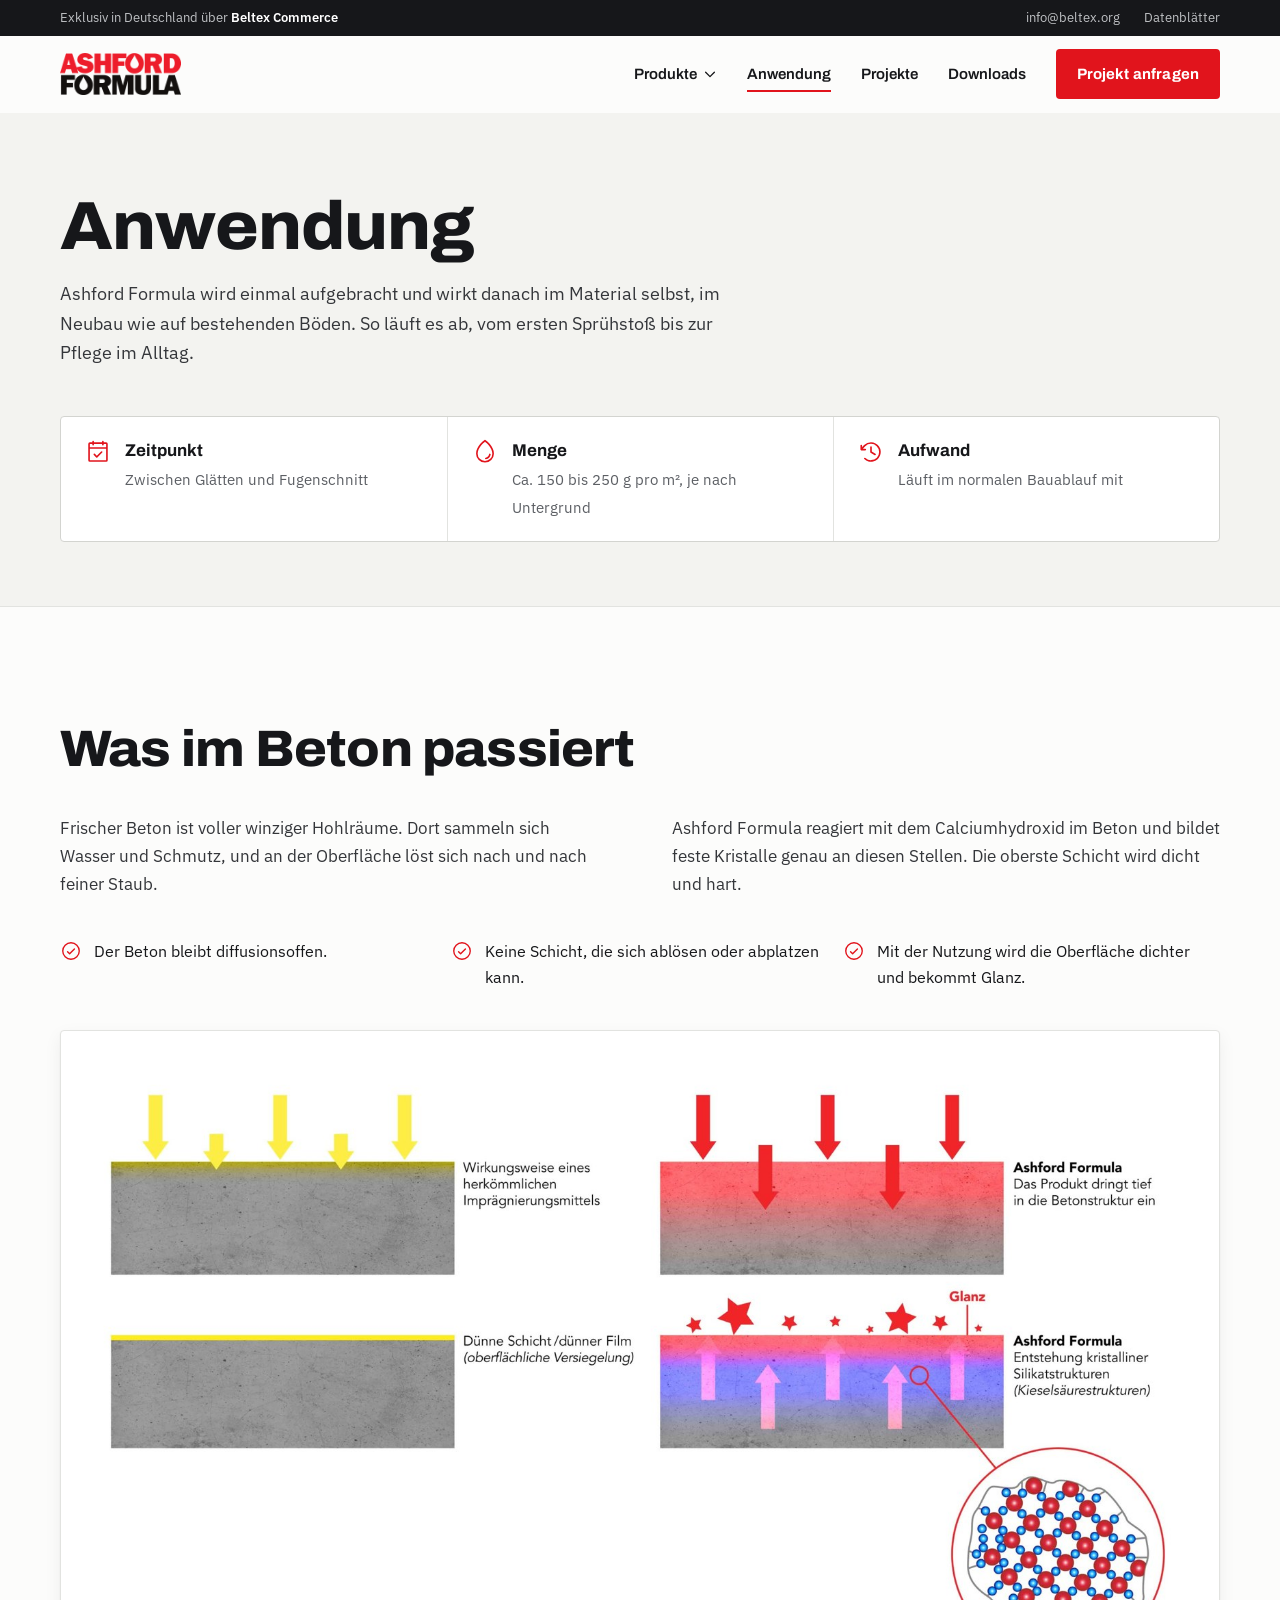
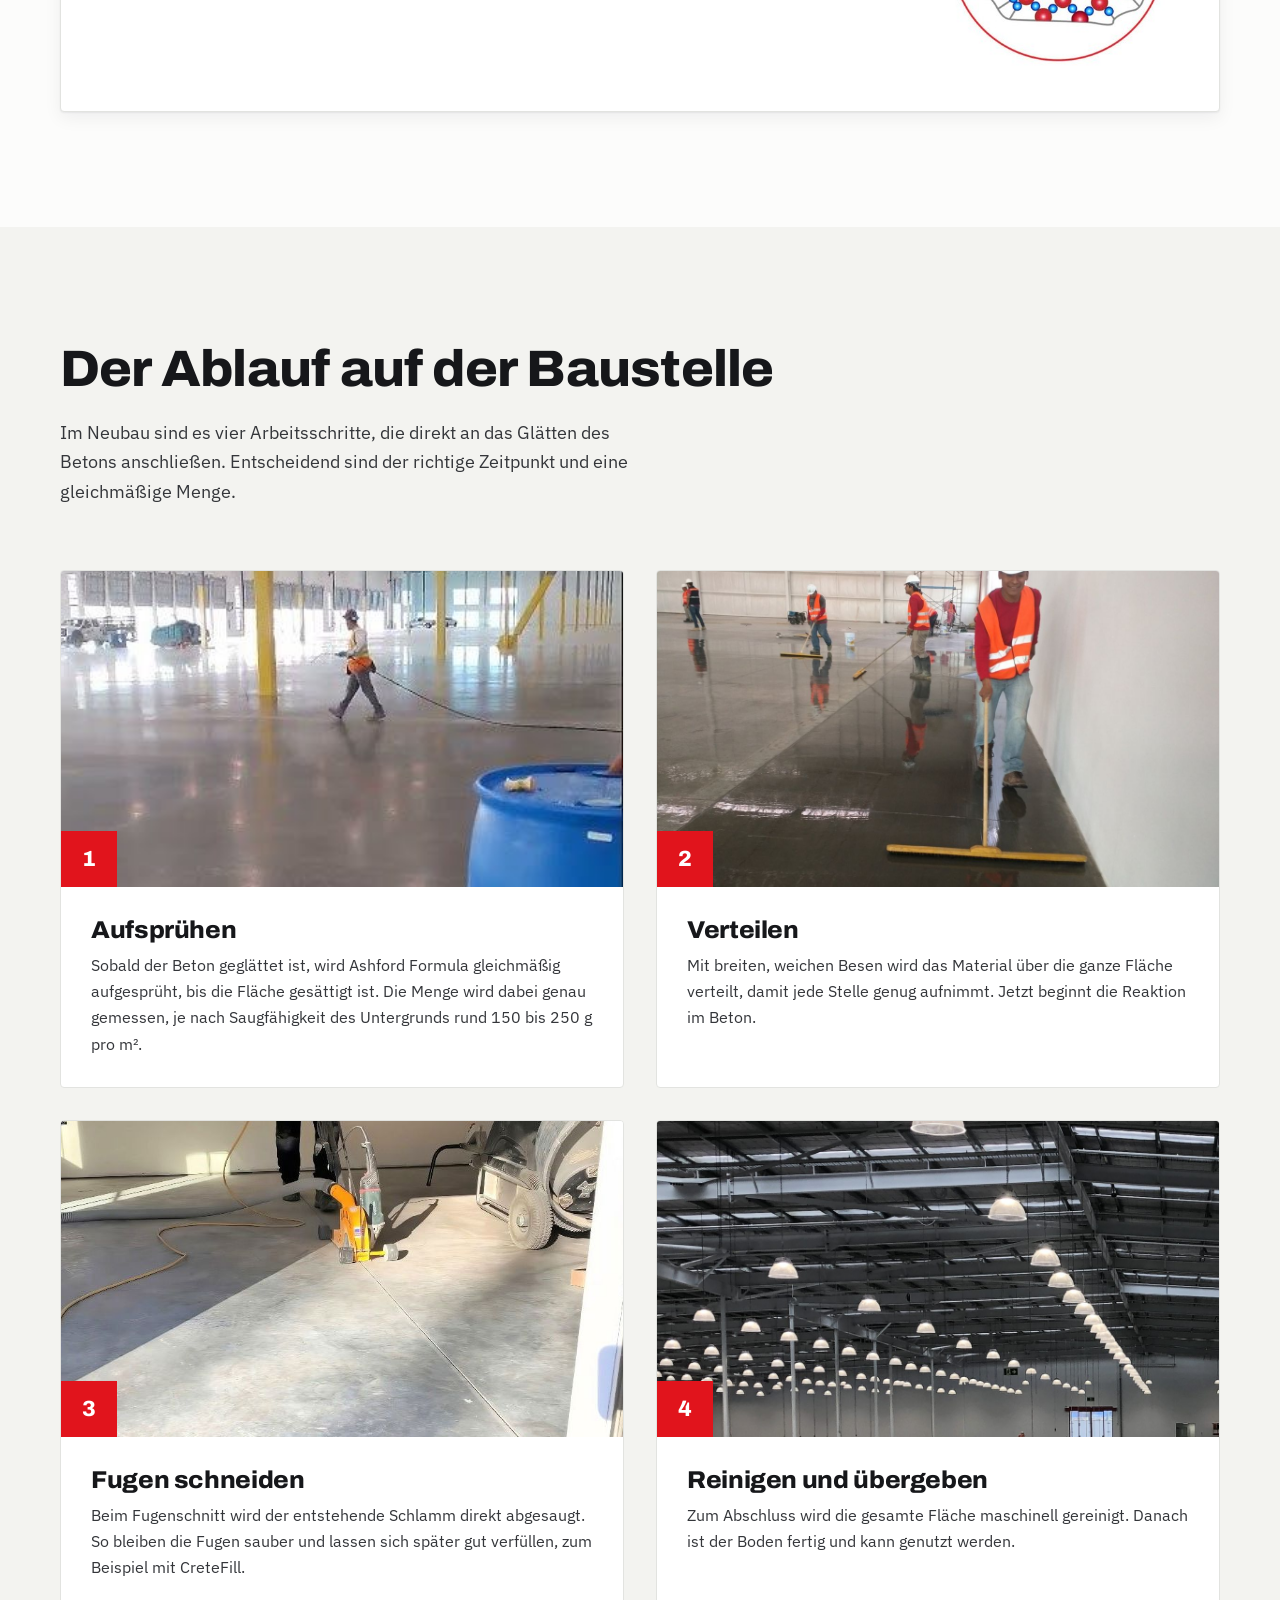
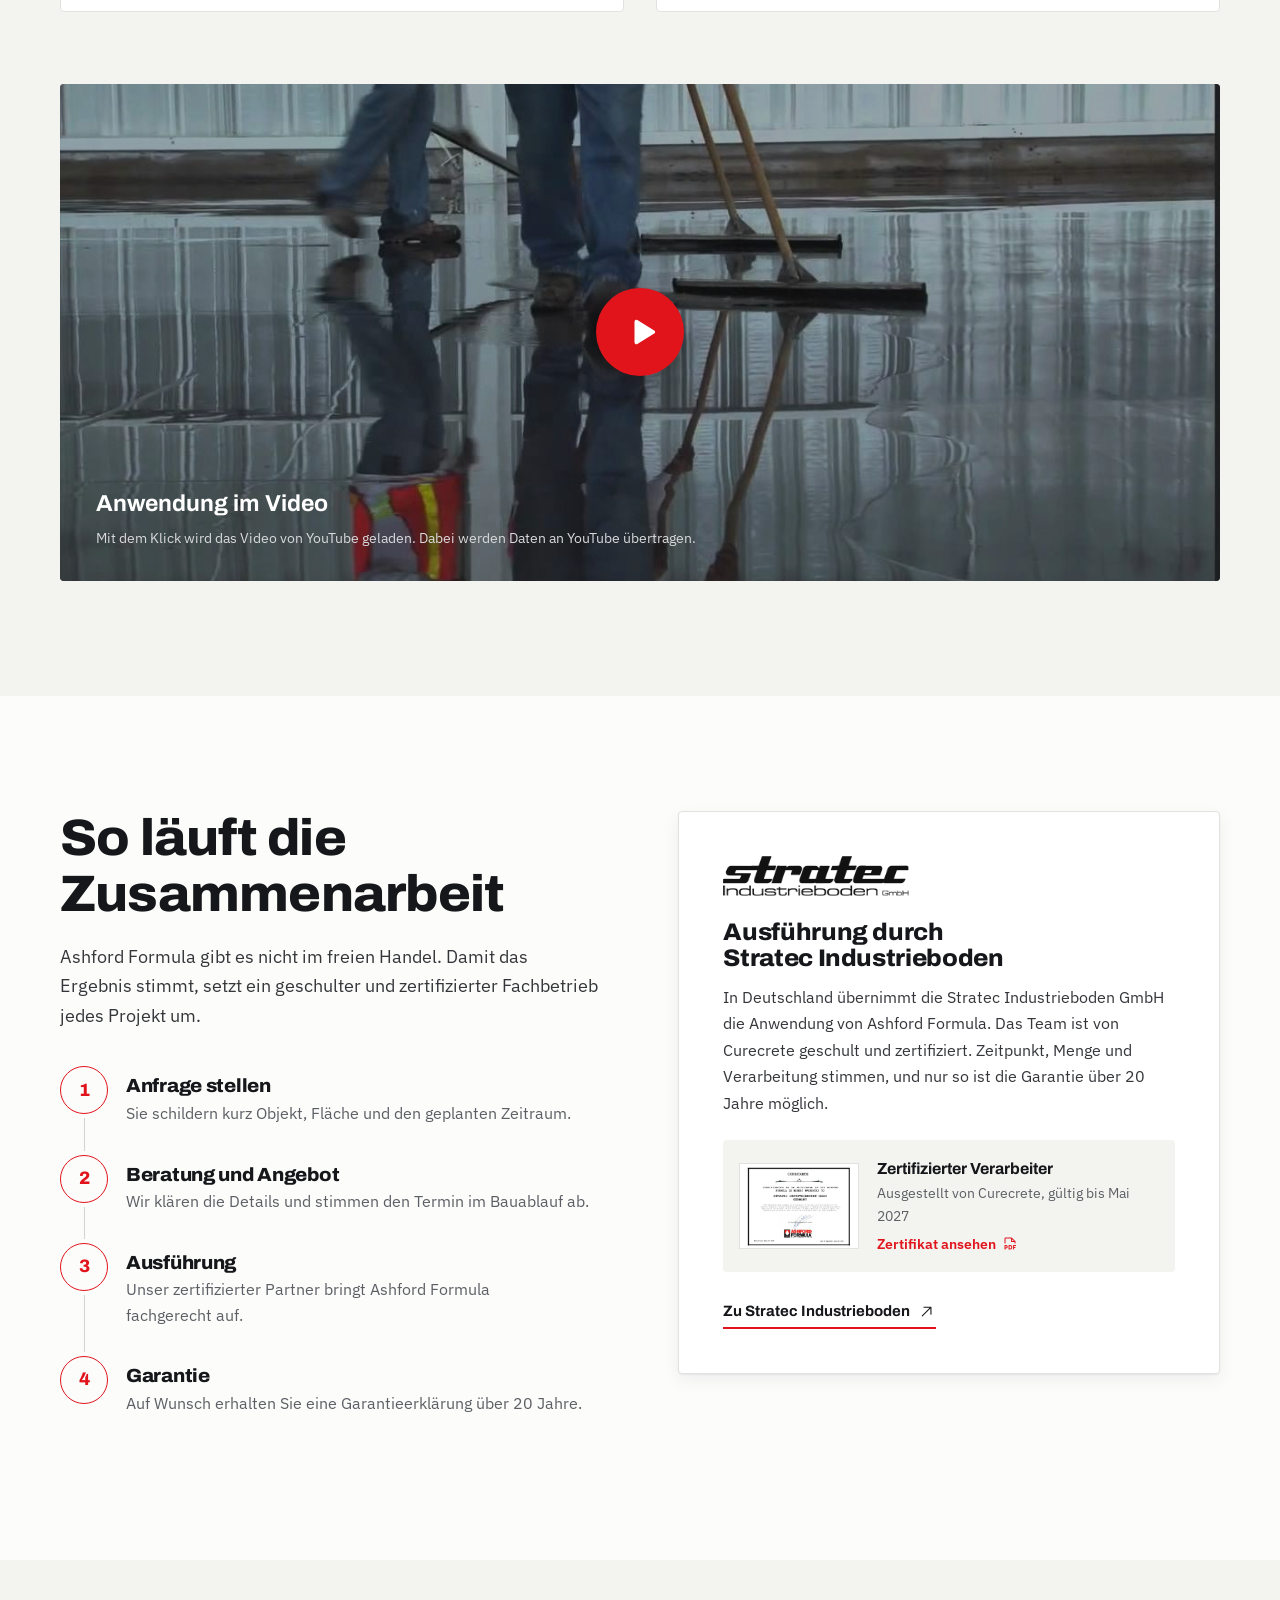
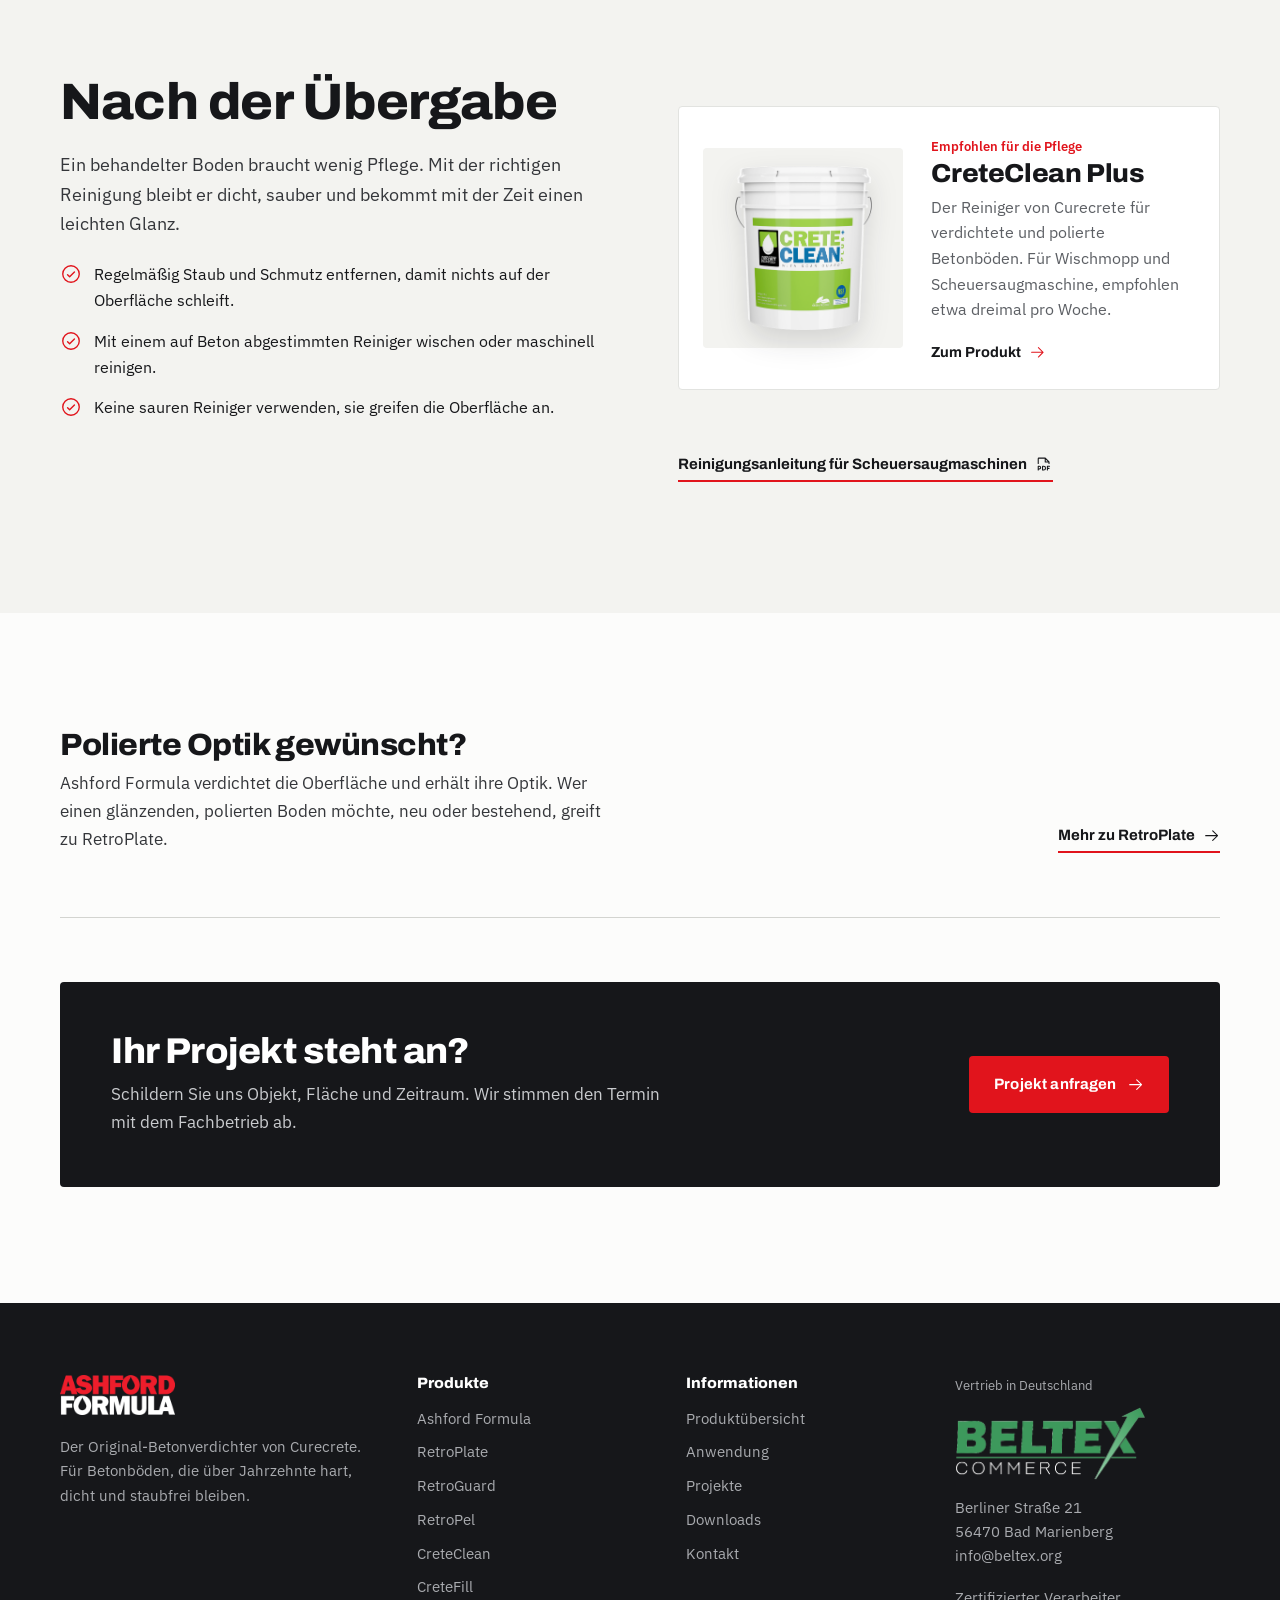
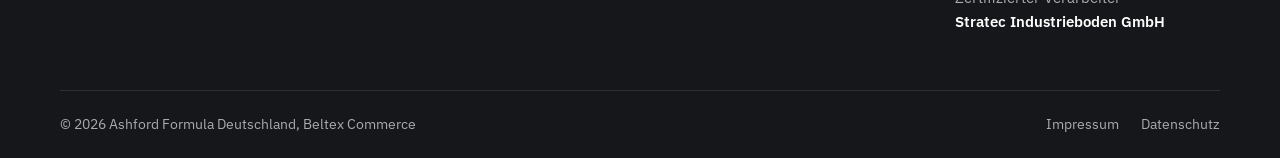
==== commit 08fed5ef: "CreteClean Plus Datenblatt und Reinigungsanleitung, CreteFill-Datenblatt aktualisiert Co-Authored-By" ====
--- a/anwendung/index.html
+++ b/anwendung/index.html
@@ -8,7 +8,7 @@
 <meta name="theme-color" content="#16171A">
 <link rel="preload" href="../assets/fonts/archivo-latin.woff2" as="font" type="font/woff2" crossorigin>
 <link rel="preload" href="../assets/fonts/plex-latin.woff2" as="font" type="font/woff2" crossorigin>
-<link rel="stylesheet" href="../assets/css/style.css?v=5f996bd0">
+<link rel="stylesheet" href="../assets/css/style.css?v=9a012fd5">
 </head>
 <body>
 <div class="topbar">
@@ -132,11 +132,12 @@
       <div class="care__img"><img src="../assets/packshot-creteclean.png" alt="CreteClean Gebinde" loading="lazy"></div>
       <div>
         <span class="product__cat">Empfohlen für die Pflege</span>
-        <h3>CreteClean</h3>
-        <p>Der Reiniger von Curecrete für verdichtete und polierte Betonböden. Ohne Nachspülen, für Wischmopp und Scheuersaugmaschine.</p>
+        <h3>CreteClean Plus</h3>
+        <p>Der Reiniger von Curecrete für verdichtete und polierte Betonböden. Für Wischmopp und Scheuersaugmaschine, empfohlen etwa dreimal pro Woche.</p>
         <span class="product__more">Zum Produkt <svg class="icon" viewBox="0 0 256 256" aria-hidden="true"><path d="M221.66,133.66l-72,72a8,8,0,0,1-11.32-11.32L196.69,136H40a8,8,0,0,1,0-16H196.69L138.34,61.66a8,8,0,0,1,11.32-11.32l72,72A8,8,0,0,1,221.66,133.66Z"/></svg></span>
       </div>
     </a>
+    <p class="care__dl reveal"><a href="../downloads/reinigungsanleitung-creteclean.pdf" target="_blank" rel="noopener" class="textlink">Reinigungsanleitung für Scheuersaugmaschinen <svg class="icon" viewBox="0 0 256 256" aria-hidden="true"><path d="M224,152a8,8,0,0,1-8,8H192v16h16a8,8,0,0,1,0,16H192v16a8,8,0,0,1-16,0V152a8,8,0,0,1,8-8h32A8,8,0,0,1,224,152ZM92,172a28,28,0,0,1-28,28H56v8a8,8,0,0,1-16,0V152a8,8,0,0,1,8-8H64A28,28,0,0,1,92,172Zm-16,0a12,12,0,0,0-12-12H56v24h8A12,12,0,0,0,76,172Zm88,8a36,36,0,0,1-36,36H112a8,8,0,0,1-8-8V152a8,8,0,0,1,8-8h16A36,36,0,0,1,164,180Zm-16,0a20,20,0,0,0-20-20h-8v40h8A20,20,0,0,0,148,180ZM40,112V40A16,16,0,0,1,56,24h96a8,8,0,0,1,5.66,2.34l56,56A8,8,0,0,1,216,88v24a8,8,0,0,1-16,0V96H152a8,8,0,0,1-8-8V40H56v72a8,8,0,0,1-16,0ZM160,80h28.69L160,51.31Z"/></svg></a></p>
   </div>
 </section>
 
--- a/assets/css/style.css
+++ b/assets/css/style.css
@@ -396,6 +396,8 @@
 .bigstep h3{font-size:clamp(21px,1.9vw,25px);margin-bottom:8px}
 .bigstep p{color:var(--ink-2);font-size:16px}
 .care{display:grid;grid-template-columns:1fr 1fr;gap:clamp(40px,6vw,88px);align-items:center}
+.care__dl{grid-column:2;margin-top:-64px}
+@media (max-width:1100px){.care__dl{grid-column:auto;margin-top:0}}
 .care .ticks{margin-top:22px}
 .care__product{display:grid;grid-template-columns:200px 1fr;gap:28px;align-items:center;background:#fff;border:1px solid var(--line);border-radius:var(--r);padding:24px;transition:box-shadow .4s var(--ease),transform .4s var(--ease)}
 .care__product:hover{box-shadow:var(--shadow-2);transform:translateY(-3px)}
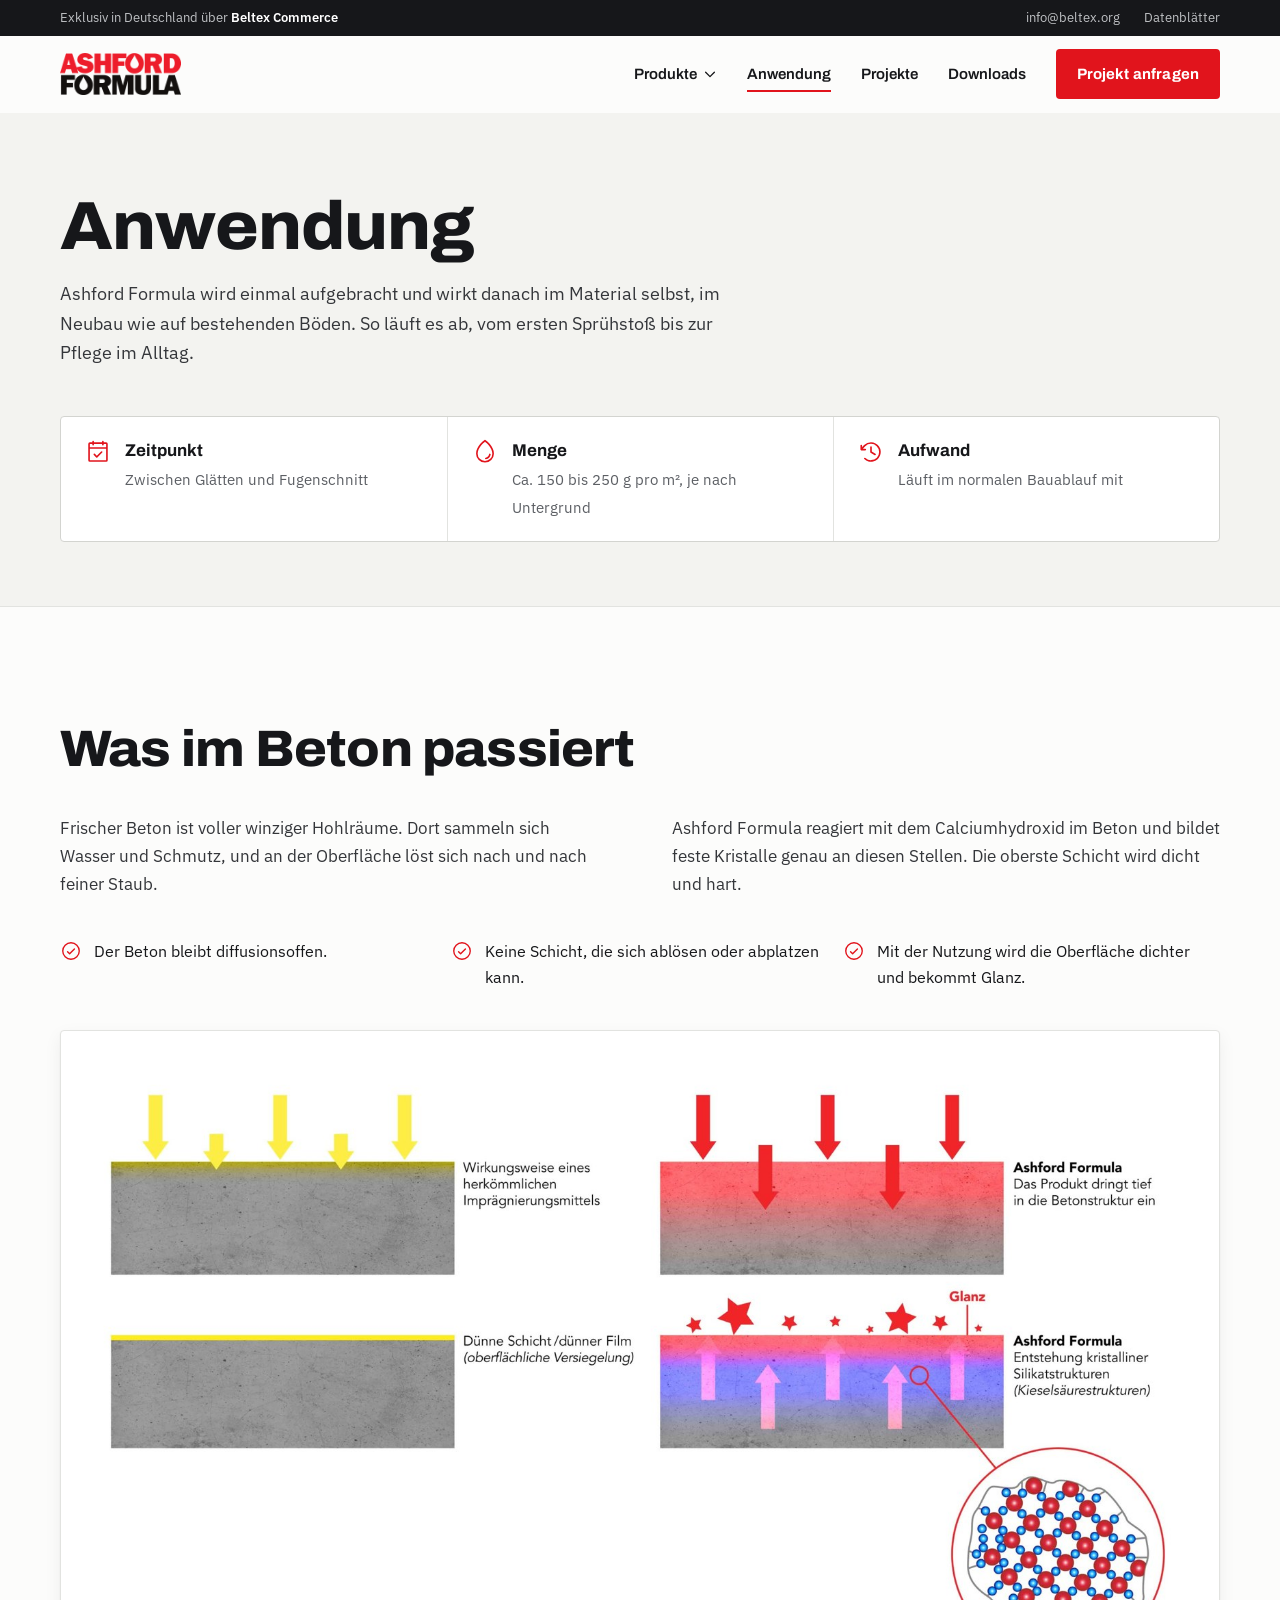
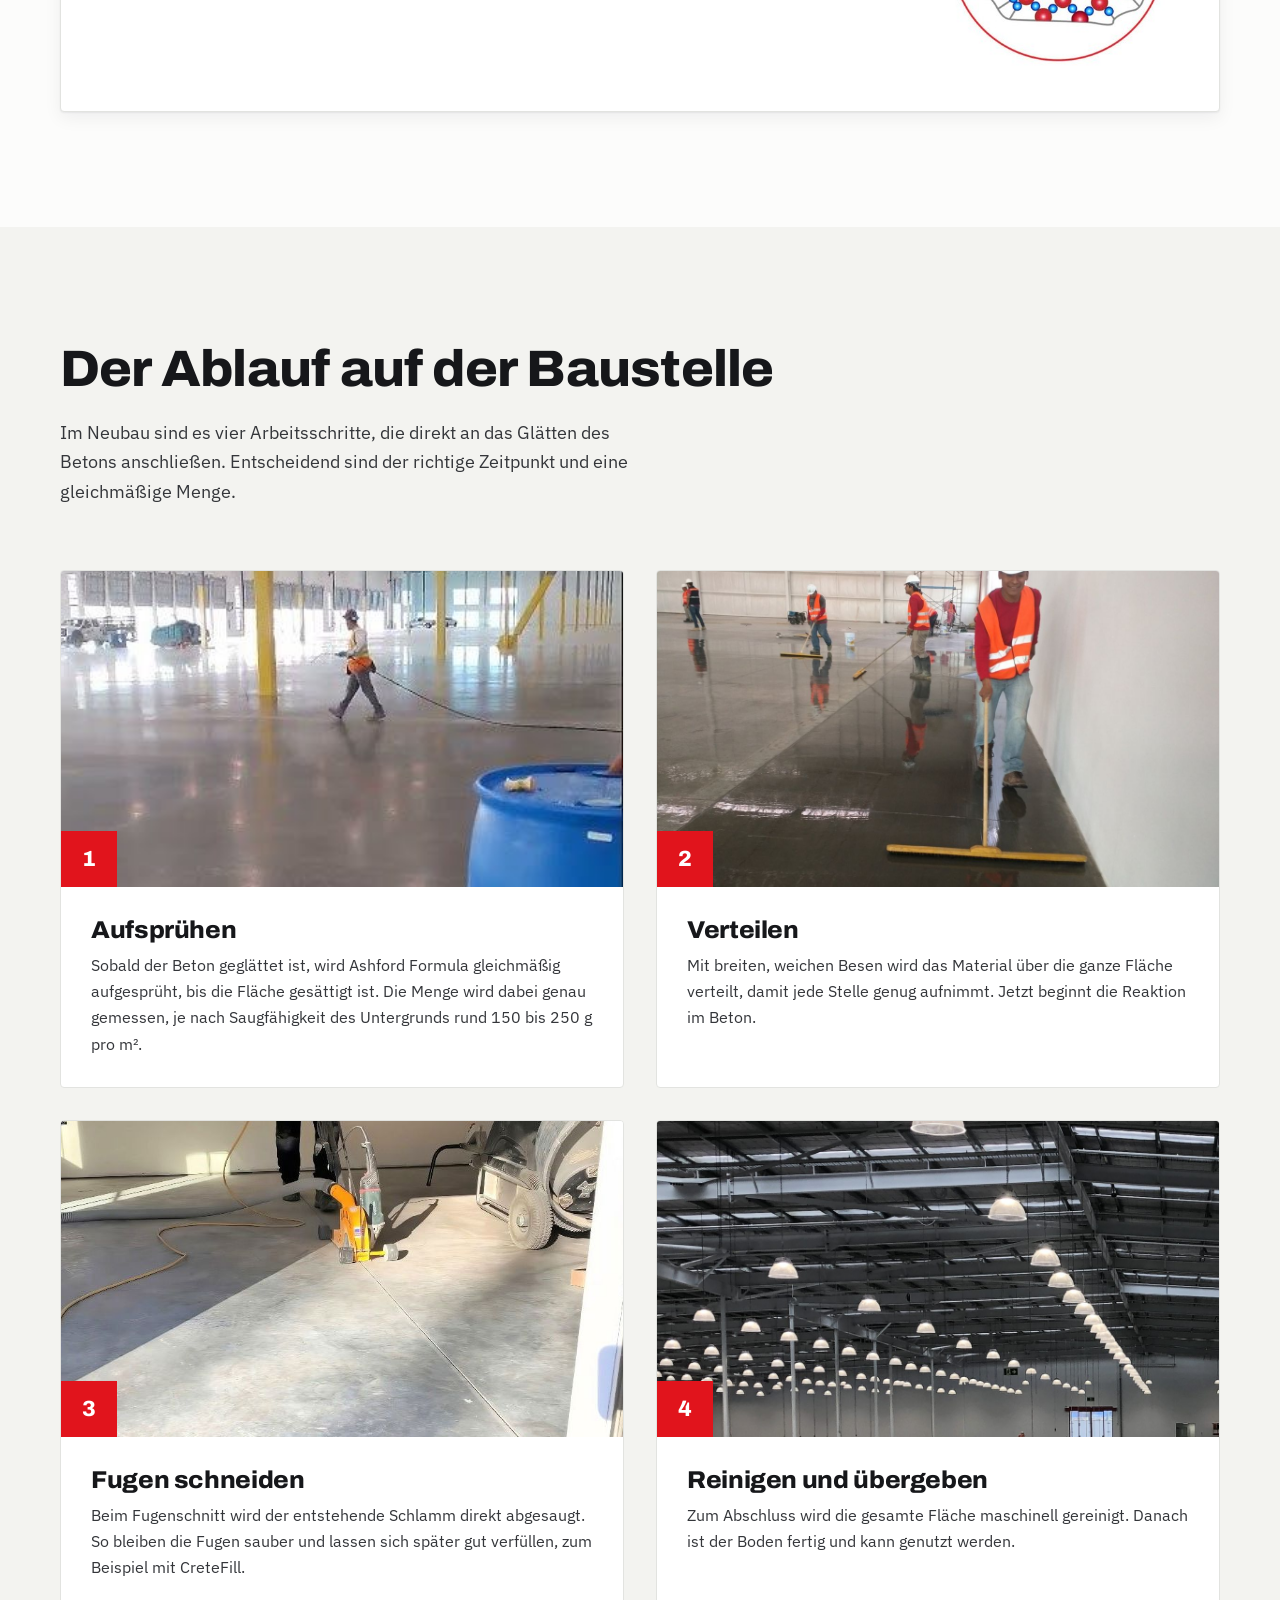
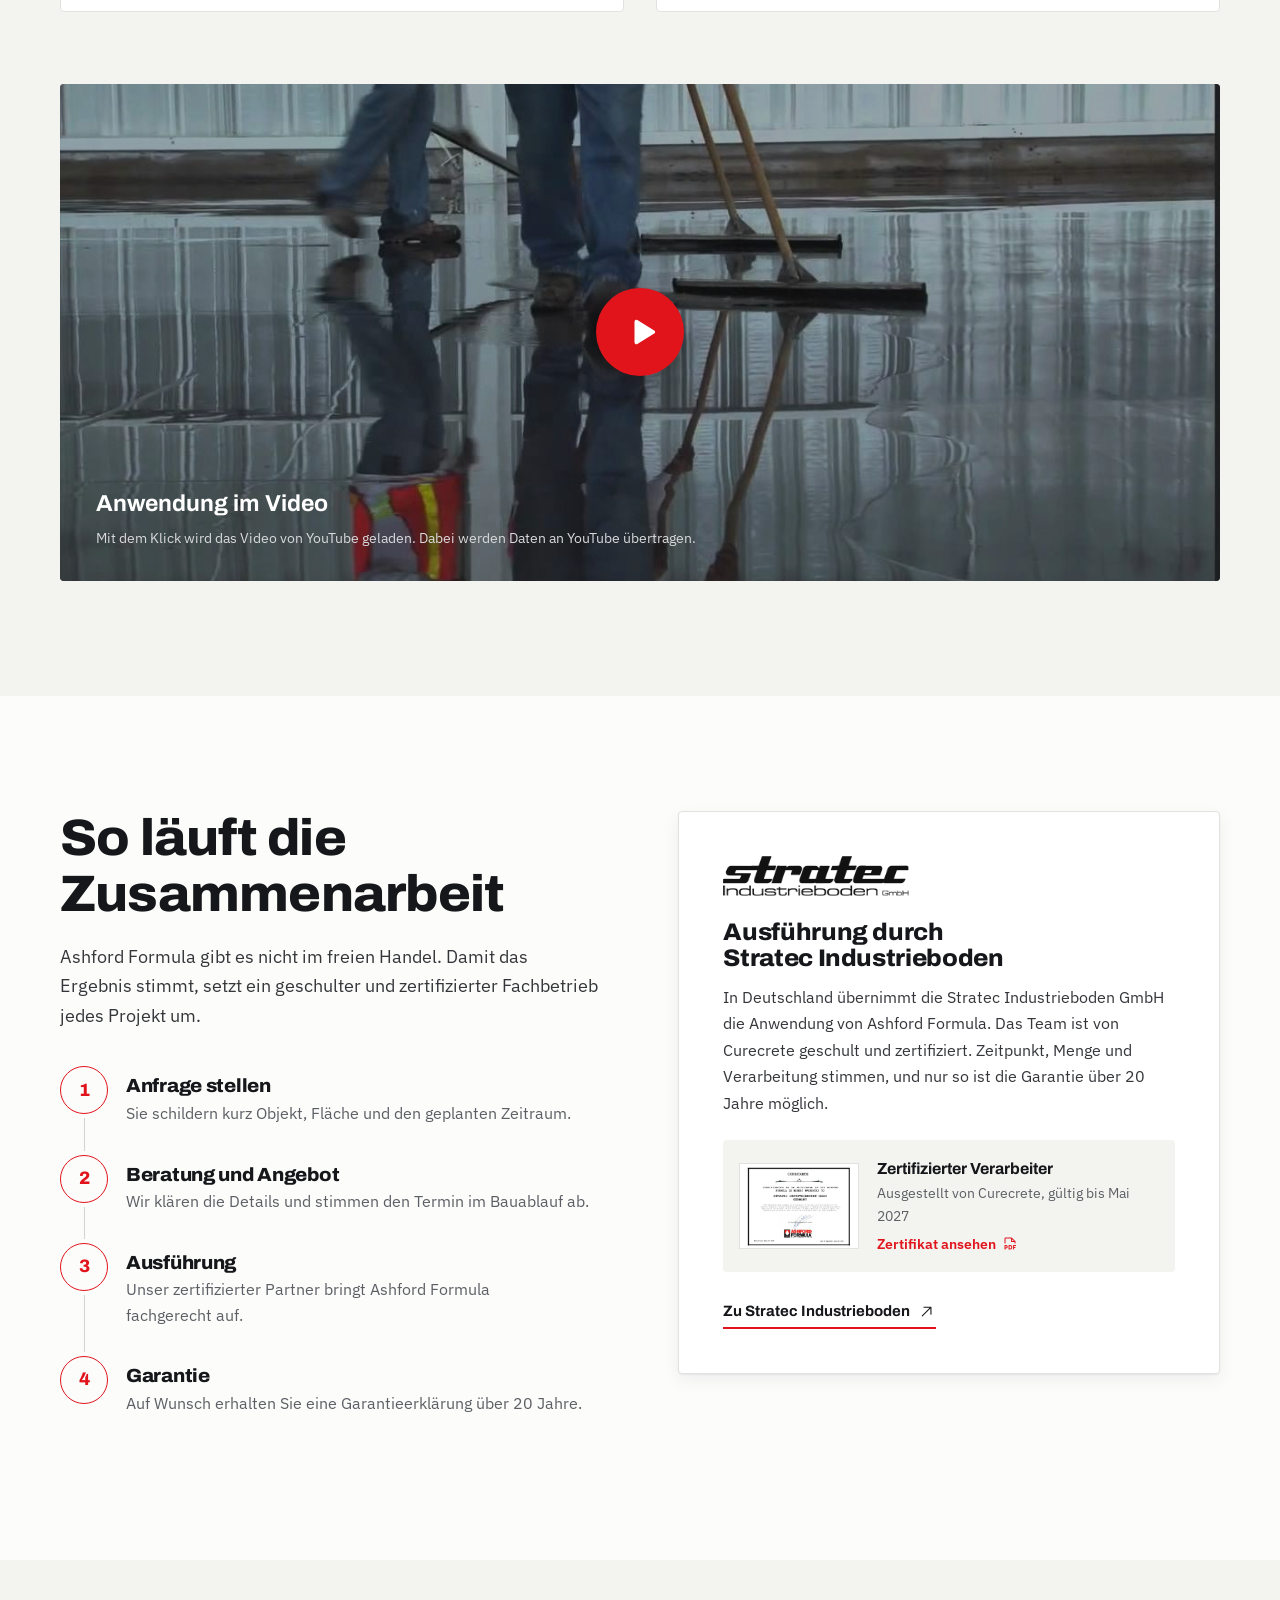
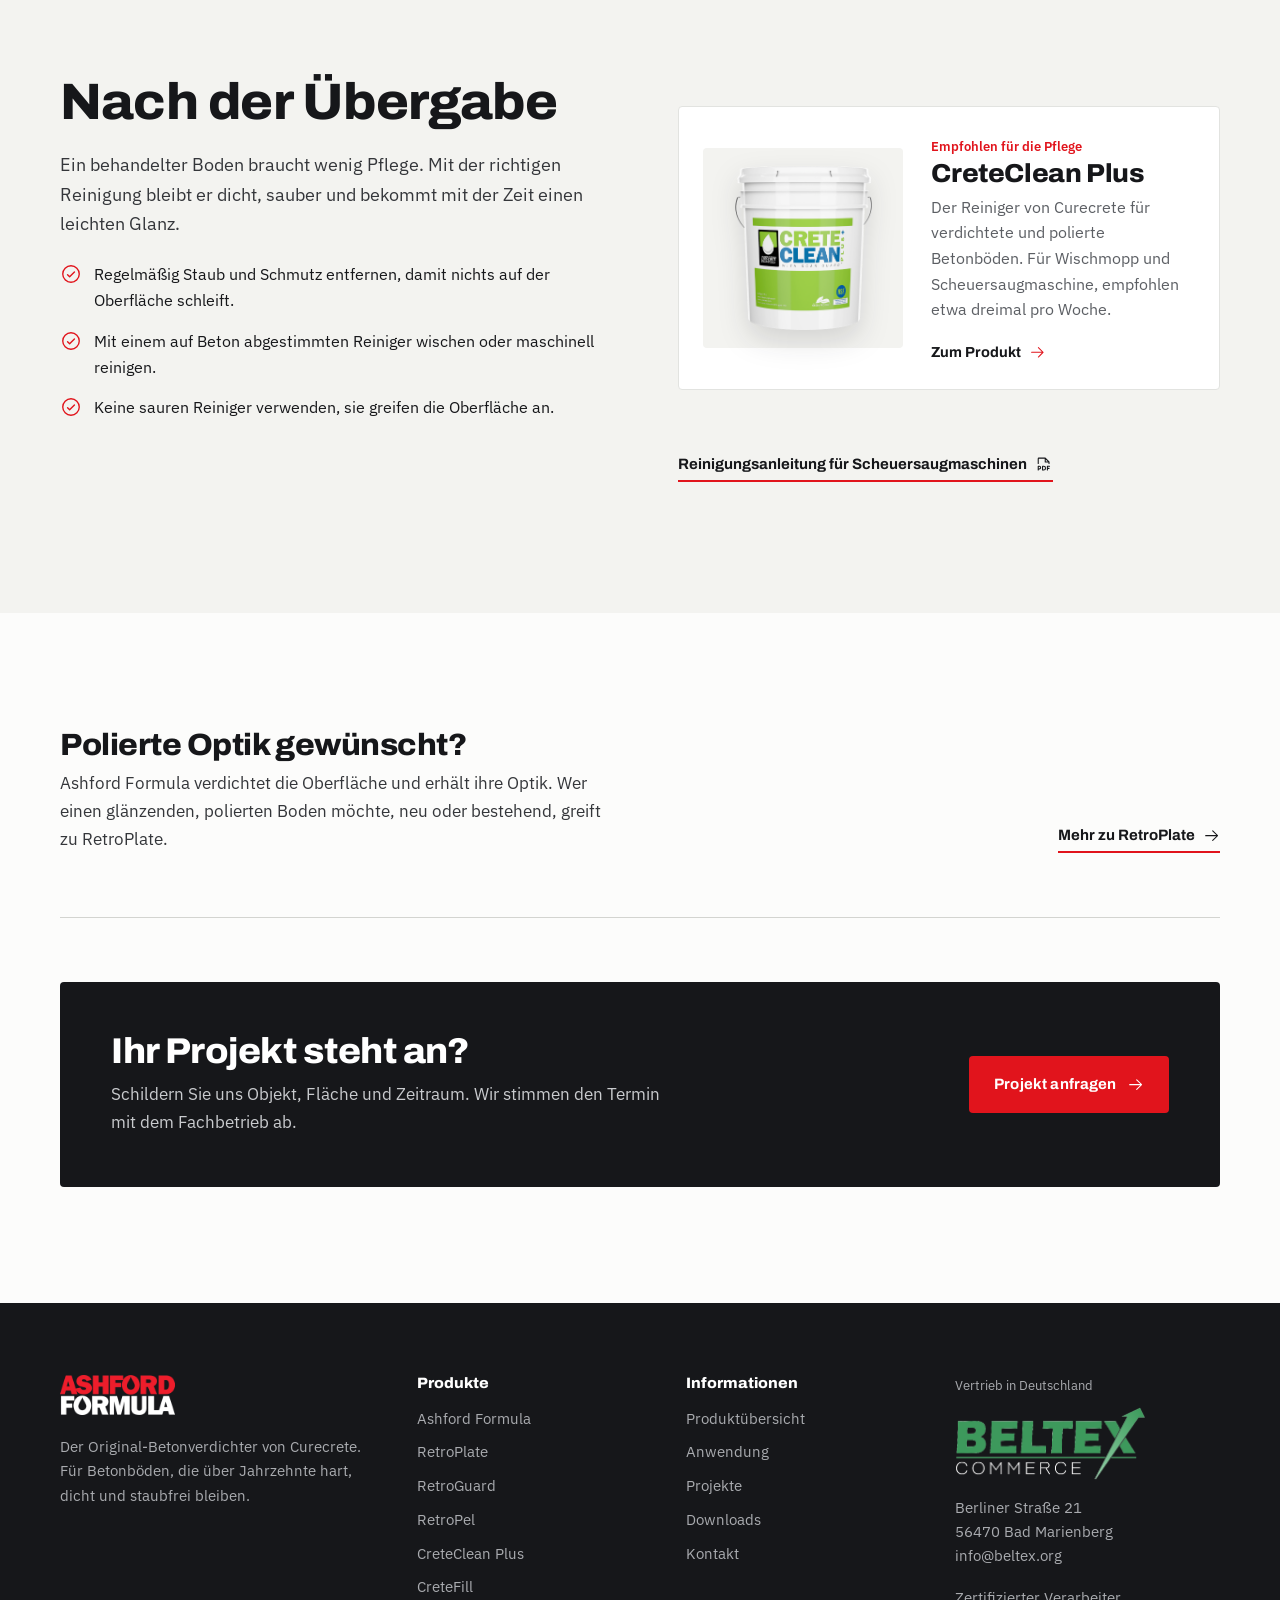
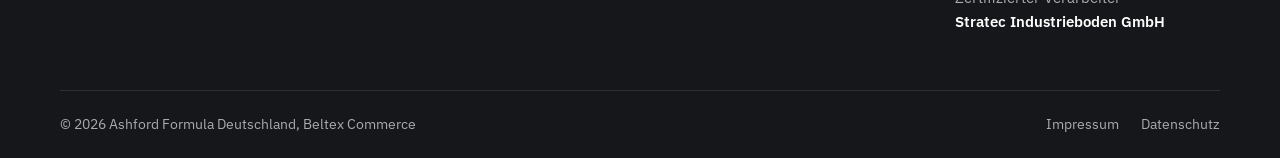
==== commit 632c0d8a: "CreteClean Plus als Name, Broschüre Betonsanierung in Downloads Co-Authored-By: Claude Opus 5.5 <nor" ====
--- a/anwendung/index.html
+++ b/anwendung/index.html
@@ -25,7 +25,7 @@
         <a href="../produkte/" class="dd__toggle">Produkte <svg class="icon" viewBox="0 0 256 256" aria-hidden="true"><path d="M216.49,104.49l-80,80a12,12,0,0,1-17,0l-80-80a12,12,0,0,1,17-17L128,159l71.51-71.52a12,12,0,0,1,17,17Z"/></svg></a>
         <div class="dd__menu">
           <a href="../produkte/" class="dd__all">Alle Produkte im Überblick</a>
-          <a href="../produkte/ashford-formula/"><b>Ashford Formula</b><small>Verdichten</small></a><a href="../produkte/retroplate/"><b>RetroPlate</b><small>Verdichten und Polieren</small></a><a href="../produkte/retroguard/"><b>RetroGuard</b><small>Schützen</small></a><a href="../produkte/retropel/"><b>RetroPel</b><small>Schützen</small></a><a href="../produkte/creteclean/"><b>CreteClean</b><small>Pflegen</small></a><a href="../produkte/cretefill/"><b>CreteFill</b><small>Reparieren</small></a>
+          <a href="../produkte/ashford-formula/"><b>Ashford Formula</b><small>Verdichten</small></a><a href="../produkte/retroplate/"><b>RetroPlate</b><small>Verdichten und Polieren</small></a><a href="../produkte/retroguard/"><b>RetroGuard</b><small>Schützen</small></a><a href="../produkte/retropel/"><b>RetroPel</b><small>Schützen</small></a><a href="../produkte/creteclean/"><b>CreteClean Plus</b><small>Pflegen</small></a><a href="../produkte/cretefill/"><b>CreteFill</b><small>Reparieren</small></a>
         </div>
       </div>
       <a href="../anwendung/" aria-current="page">Anwendung</a>
@@ -129,7 +129,7 @@
       </ul>
     </div>
     <a class="care__product reveal reveal-d1" href="../produkte/creteclean/">
-      <div class="care__img"><img src="../assets/packshot-creteclean.png" alt="CreteClean Gebinde" loading="lazy"></div>
+      <div class="care__img"><img src="../assets/packshot-creteclean.png" alt="CreteClean Plus Gebinde" loading="lazy"></div>
       <div>
         <span class="product__cat">Empfohlen für die Pflege</span>
         <h3>CreteClean Plus</h3>
@@ -169,7 +169,7 @@
       </div>
       <div>
         <h2 class="fh">Produkte</h2>
-        <ul><li><a href="../produkte/ashford-formula/">Ashford Formula</a></li><li><a href="../produkte/retroplate/">RetroPlate</a></li><li><a href="../produkte/retroguard/">RetroGuard</a></li><li><a href="../produkte/retropel/">RetroPel</a></li><li><a href="../produkte/creteclean/">CreteClean</a></li><li><a href="../produkte/cretefill/">CreteFill</a></li></ul>
+        <ul><li><a href="../produkte/ashford-formula/">Ashford Formula</a></li><li><a href="../produkte/retroplate/">RetroPlate</a></li><li><a href="../produkte/retroguard/">RetroGuard</a></li><li><a href="../produkte/retropel/">RetroPel</a></li><li><a href="../produkte/creteclean/">CreteClean Plus</a></li><li><a href="../produkte/cretefill/">CreteFill</a></li></ul>
       </div>
       <div>
         <h2 class="fh">Informationen</h2>
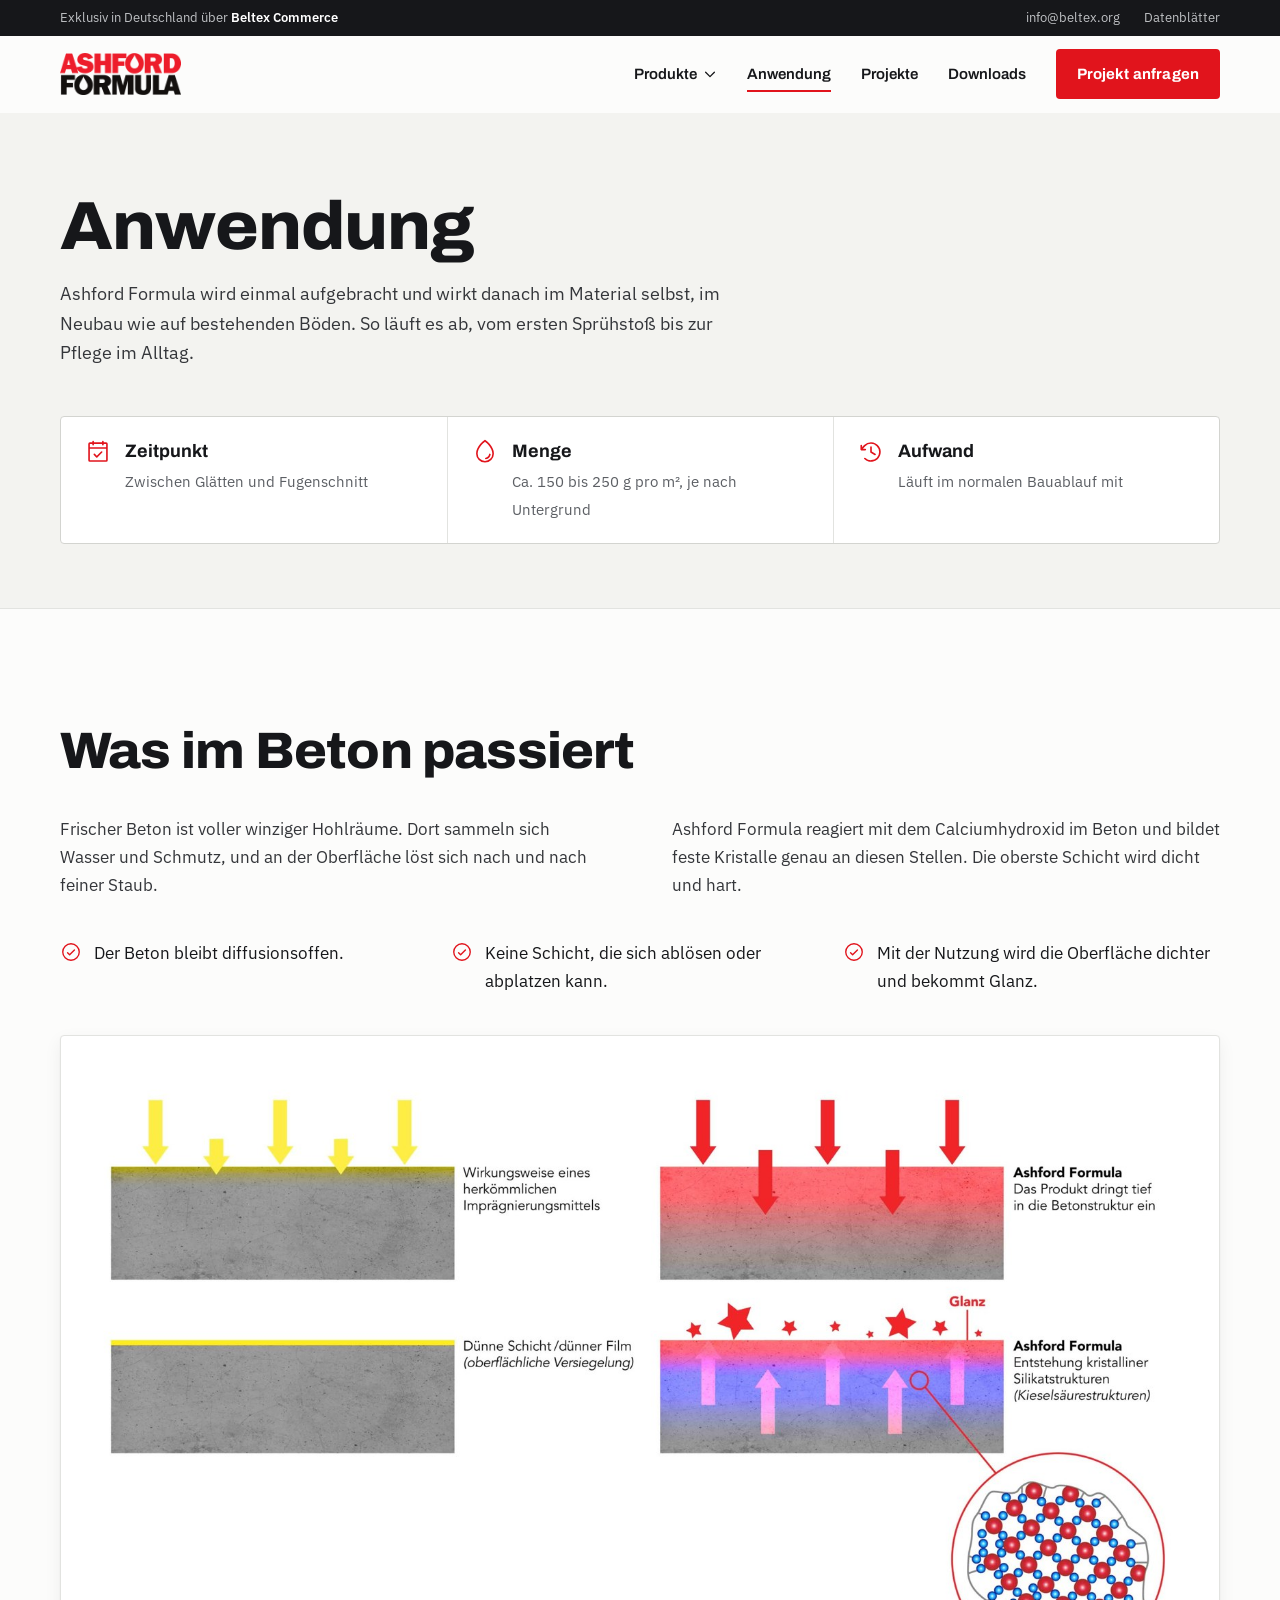
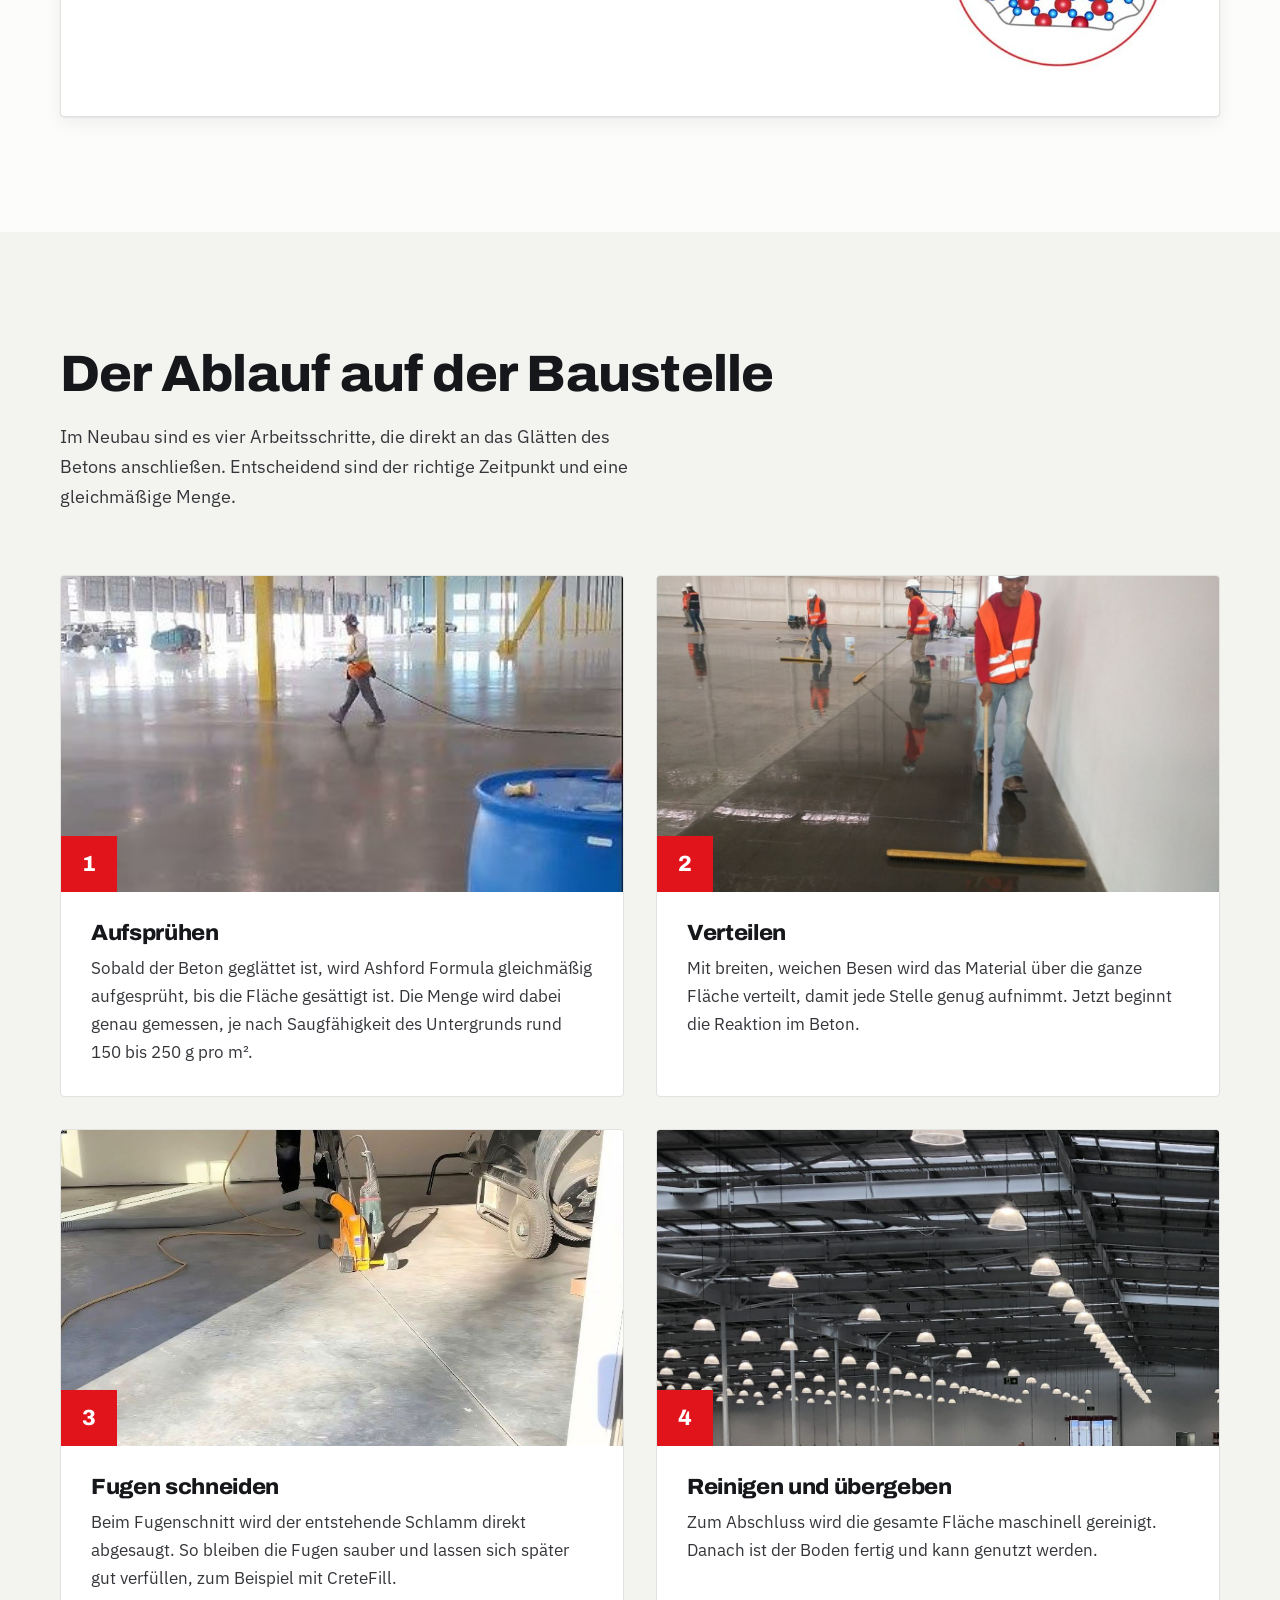
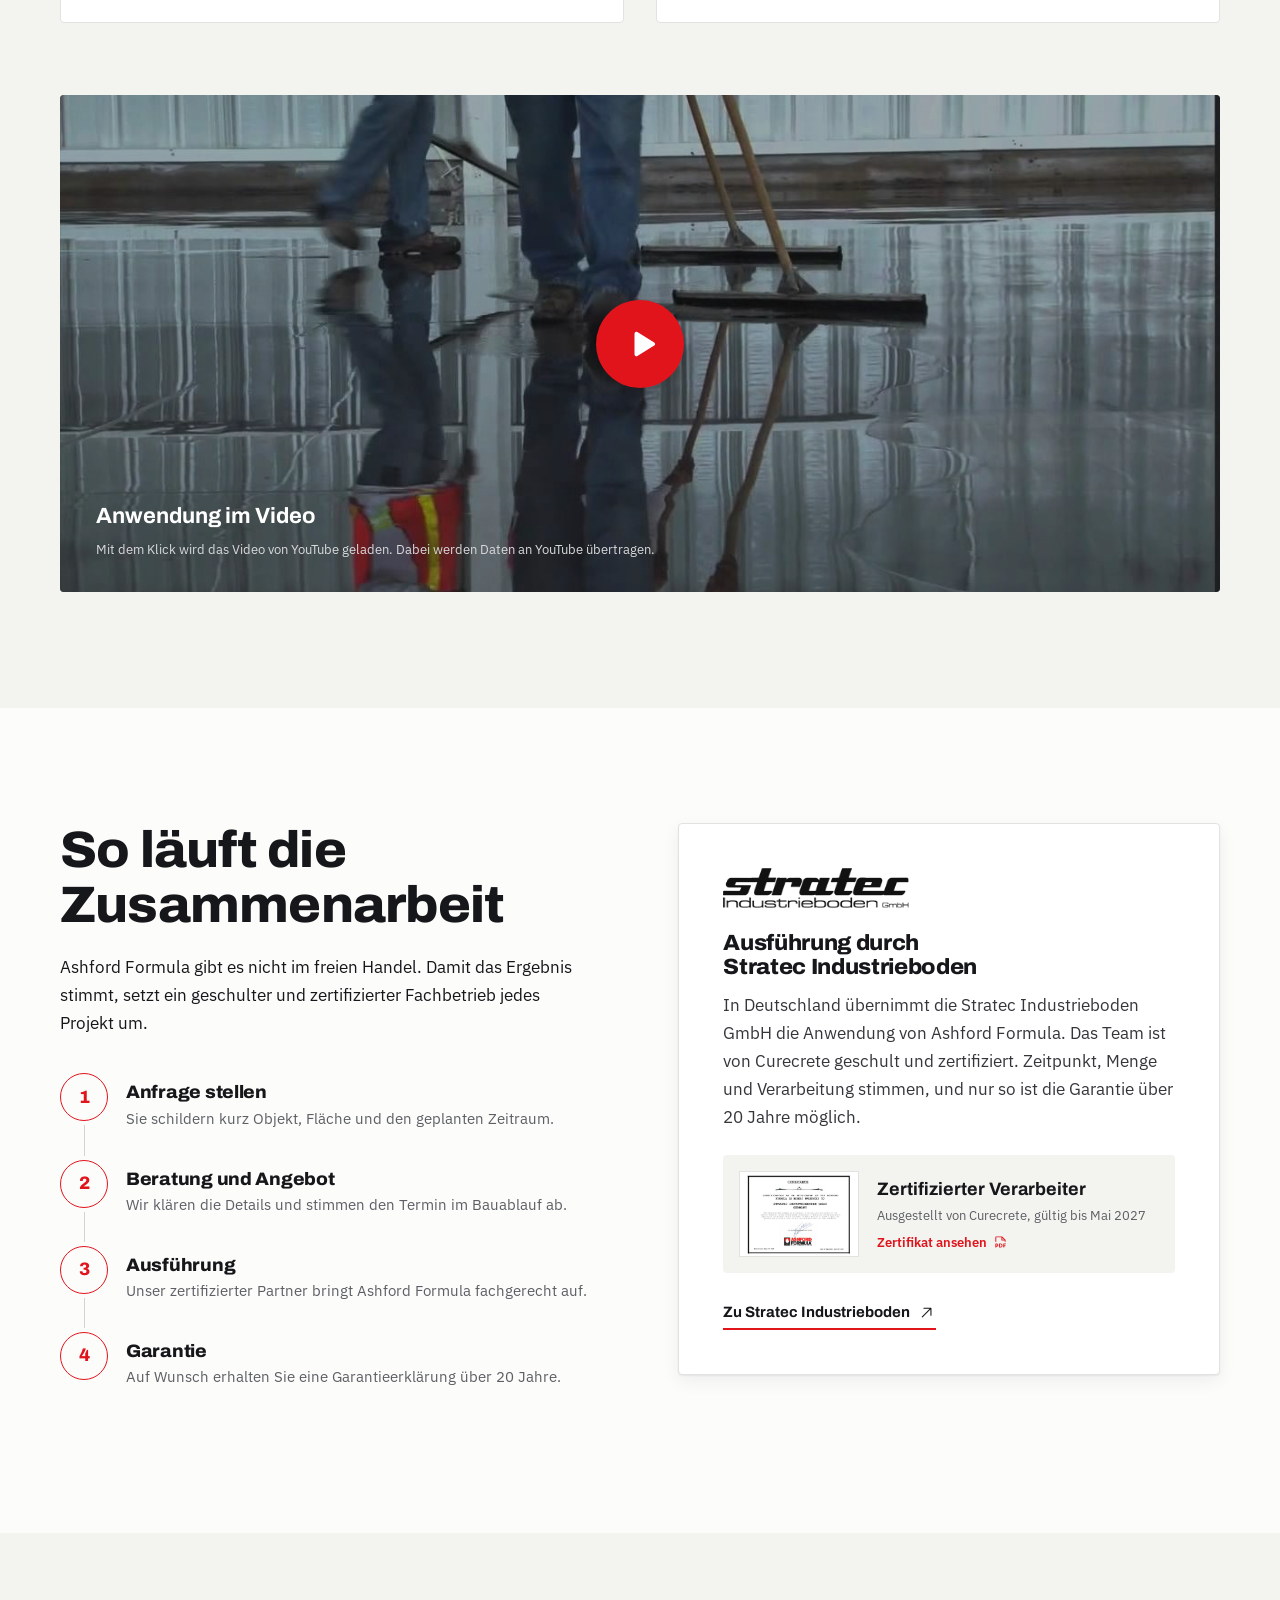
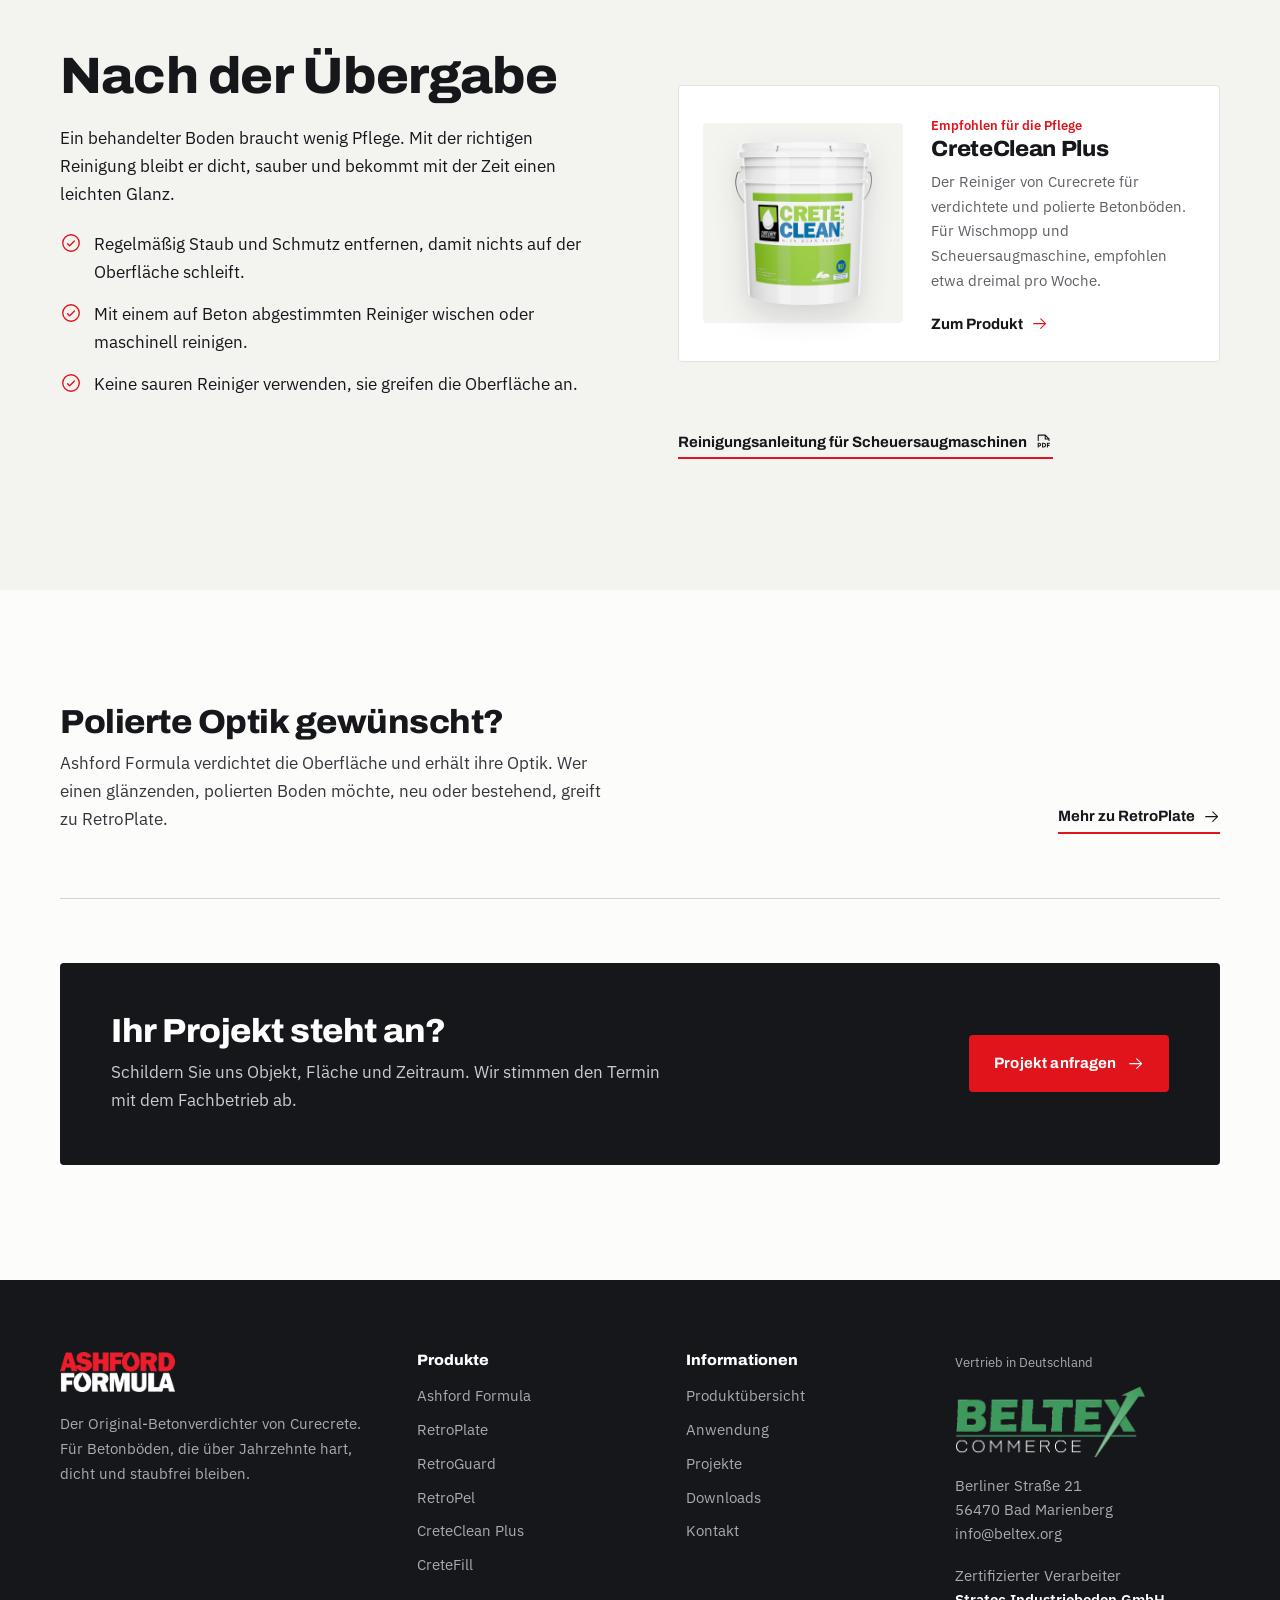
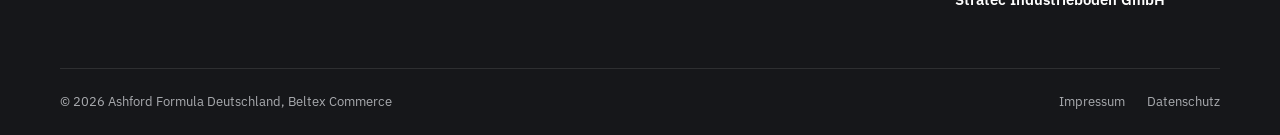
==== commit 363d1c4d: "Einheitliche Schriftskala: Tokens für Fließtext, Nebentext, Labels und Überschriften Listen übernehm" ====
--- a/anwendung/index.html
+++ b/anwendung/index.html
@@ -8,7 +8,7 @@
 <meta name="theme-color" content="#16171A">
 <link rel="preload" href="../assets/fonts/archivo-latin.woff2" as="font" type="font/woff2" crossorigin>
 <link rel="preload" href="../assets/fonts/plex-latin.woff2" as="font" type="font/woff2" crossorigin>
-<link rel="stylesheet" href="../assets/css/style.css?v=9a012fd5">
+<link rel="stylesheet" href="../assets/css/style.css?v=eb16e486">
 </head>
 <body>
 <div class="topbar">
@@ -96,7 +96,7 @@
   <div class="wrap coop">
     <div class="reveal">
       <h2 class="h2">So läuft die Zusammenarbeit</h2>
-      <p class="lead">Ashford Formula gibt es nicht im freien Handel. Damit das Ergebnis stimmt, setzt ein geschulter und zertifizierter Fachbetrieb jedes Projekt um.</p>
+      <p>Ashford Formula gibt es nicht im freien Handel. Damit das Ergebnis stimmt, setzt ein geschulter und zertifizierter Fachbetrieb jedes Projekt um.</p>
       <ol class="flow">
         <li><div><h3>Anfrage stellen</h3><p>Sie schildern kurz Objekt, Fläche und den geplanten Zeitraum.</p></div></li>
         <li><div><h3>Beratung und Angebot</h3><p>Wir klären die Details und stimmen den Termin im Bauablauf ab.</p></div></li>
@@ -121,7 +121,7 @@
   <div class="wrap care">
     <div class="reveal">
       <h2 class="h2">Nach der Übergabe</h2>
-      <p class="lead">Ein behandelter Boden braucht wenig Pflege. Mit der richtigen Reinigung bleibt er dicht, sauber und bekommt mit der Zeit einen leichten Glanz.</p>
+      <p>Ein behandelter Boden braucht wenig Pflege. Mit der richtigen Reinigung bleibt er dicht, sauber und bekommt mit der Zeit einen leichten Glanz.</p>
       <ul class="ticks">
         <li><svg class="icon" viewBox="0 0 256 256" aria-hidden="true"><path d="M173.66,98.34a8,8,0,0,1,0,11.32l-56,56a8,8,0,0,1-11.32,0l-24-24a8,8,0,0,1,11.32-11.32L112,148.69l50.34-50.35A8,8,0,0,1,173.66,98.34ZM232,128A104,104,0,1,1,128,24,104.11,104.11,0,0,1,232,128Zm-16,0a88,88,0,1,0-88,88A88.1,88.1,0,0,0,216,128Z"/></svg>Regelmäßig Staub und Schmutz entfernen, damit nichts auf der Oberfläche schleift.</li>
         <li><svg class="icon" viewBox="0 0 256 256" aria-hidden="true"><path d="M173.66,98.34a8,8,0,0,1,0,11.32l-56,56a8,8,0,0,1-11.32,0l-24-24a8,8,0,0,1,11.32-11.32L112,148.69l50.34-50.35A8,8,0,0,1,173.66,98.34ZM232,128A104,104,0,1,1,128,24,104.11,104.11,0,0,1,232,128Zm-16,0a88,88,0,1,0-88,88A88.1,88.1,0,0,0,216,128Z"/></svg>Mit einem auf Beton abgestimmten Reiniger wischen oder maschinell reinigen.</li>
@@ -190,6 +190,6 @@
 </footer>
 <div class="lightbox" id="lightbox" role="dialog" aria-label="Bildansicht"><button aria-label="Schließen"><svg class="icon" viewBox="0 0 256 256" aria-hidden="true"><path d="M205.66,194.34a8,8,0,0,1-11.32,11.32L128,139.31,61.66,205.66a8,8,0,0,1-11.32-11.32L116.69,128,50.34,61.66A8,8,0,0,1,61.66,50.34L128,116.69l66.34-66.35a8,8,0,0,1,11.32,11.32L139.31,128Z"/></svg></button></div>
 <div class="toast" id="toast" role="status"></div>
-<script src="../assets/js/main.js?v=1cec8e2e"></script>
+<script src="../assets/js/main.js?v=53f0eb15"></script>
 </body>
 </html>
--- a/assets/css/style.css
+++ b/assets/css/style.css
@@ -35,6 +35,14 @@
   --display:"Archivo",system-ui,sans-serif;
   --body:"IBM Plex Sans",system-ui,sans-serif;
 
+  /* Schriftskala: ein Wert pro Rolle */
+  --fs-h1:clamp(40px,5.5vw,68px);
+  --fs-h2s:clamp(24px,2.6vw,34px);
+  --fs-h3:22px;
+  --fs-h4:18px;
+  --fs-sm:15px;
+  --fs-xs:13px;
+
   --r:4px;            /* ein Radius für alles */
   --wrap:1240px;
   --gutter:clamp(20px,4vw,40px);
@@ -67,11 +75,11 @@
 .sec-head{max-width:760px;margin-bottom:clamp(40px,5vw,64px)}
 .sec-head--row{max-width:none;display:flex;justify-content:space-between;align-items:flex-end;gap:32px;flex-wrap:wrap}
 .sec-head--row > div{max-width:720px}
-.textlink{display:inline-flex;align-items:center;gap:8px;font-family:var(--display);font-weight:700;font-size:15px;color:var(--ink);border-bottom:2px solid var(--red);padding-bottom:3px;transition:gap .3s var(--ease),color .2s}
+.textlink{display:inline-flex;align-items:center;gap:8px;font-family:var(--display);font-weight:700;font-size:var(--fs-sm);color:var(--ink);border-bottom:2px solid var(--red);padding-bottom:3px;transition:gap .3s var(--ease),color .2s}
 .textlink:hover{gap:12px;color:var(--red-deep)}
 
 /* ---------- Buttons ---------- */
-.btn{display:inline-flex;align-items:center;justify-content:center;gap:10px;white-space:nowrap;font-family:var(--display);font-weight:700;font-size:15px;letter-spacing:.01em;padding:15px 24px;border-radius:var(--r);border:1.5px solid transparent;cursor:pointer;transition:background .2s,color .2s,border-color .2s,transform .15s}
+.btn{display:inline-flex;align-items:center;justify-content:center;gap:10px;white-space:nowrap;font-family:var(--display);font-weight:700;font-size:var(--fs-sm);letter-spacing:.01em;padding:15px 24px;border-radius:var(--r);border:1.5px solid transparent;cursor:pointer;transition:background .2s,color .2s,border-color .2s,transform .15s}
 .btn .icon{transition:transform .3s var(--ease)}
 .btn:hover .icon{transform:translateX(3px)}
 .btn:active{transform:translateY(1px)}
@@ -83,7 +91,7 @@
 .btn--line:hover{background:var(--ink);color:#fff}
 
 /* ---------- Topbar + Header ---------- */
-.topbar{background:var(--ink);color:#BFC1C4;font-size:13px}
+.topbar{background:var(--ink);color:#BFC1C4;font-size:var(--fs-xs)}
 .topbar .wrap{display:flex;justify-content:space-between;align-items:center;gap:20px;height:36px}
 .topbar strong{color:#fff;font-weight:600}
 .topbar nav{display:flex;gap:24px}
@@ -94,7 +102,7 @@
 .header .wrap{display:flex;align-items:center;justify-content:space-between;gap:24px;height:76px}
 .logo img{height:42px;width:auto}
 .nav{display:flex;align-items:center;gap:30px}
-.nav > a:not(.btn),.dd__toggle{position:relative;font-family:var(--display);font-weight:600;font-size:15px;padding:8px 0}
+.nav > a:not(.btn),.dd__toggle{position:relative;font-family:var(--display);font-weight:600;font-size:var(--fs-sm);padding:8px 0}
 .nav > a:not(.btn)::after,.dd__toggle::after{content:"";position:absolute;left:0;right:0;bottom:2px;height:2px;background:var(--red);transform:scaleX(0);transform-origin:left;transition:transform .35s var(--ease)}
 .nav > a:not(.btn):hover::after,.dd:hover .dd__toggle::after,.nav a[aria-current="page"]::after,.dd__toggle[aria-current="page"]::after{transform:scaleX(1)}
 .nav .btn{padding:12px 20px}
@@ -105,9 +113,9 @@
 .dd__menu{position:absolute;top:calc(100% + 20px);left:-22px;min-width:300px;background:#fff;border:1px solid var(--line);border-radius:var(--r);box-shadow:var(--shadow-2);padding:8px;opacity:0;visibility:hidden;transform:translateY(6px);transition:opacity .2s,transform .3s var(--ease),visibility .2s}
 .dd__menu::before{content:"";position:absolute;left:0;right:0;top:-22px;height:22px}
 .dd:hover .dd__menu,.dd:focus-within .dd__menu{opacity:1;visibility:visible;transform:none}
-.dd__menu a{display:flex;justify-content:space-between;align-items:baseline;gap:16px;padding:10px 14px;border-radius:2px;font-family:var(--display);font-weight:600;font-size:15px;transition:background .15s,color .15s}
+.dd__menu a{display:flex;justify-content:space-between;align-items:baseline;gap:16px;padding:10px 14px;border-radius:2px;font-family:var(--display);font-weight:600;font-size:var(--fs-sm);transition:background .15s,color .15s}
 .dd__menu a:hover{background:var(--concrete);color:var(--red-deep)}
-.dd__menu small{font-family:var(--body);font-weight:400;font-size:12.5px;color:var(--muted)}
+.dd__menu small{font-family:var(--body);font-weight:400;font-size:var(--fs-xs);color:var(--muted)}
 .dd__menu .dd__all{color:var(--red);border-bottom:1px solid var(--line);border-radius:0;margin-bottom:4px;padding-bottom:12px}
 .burger{display:none;width:44px;height:44px;background:none;border:0;cursor:pointer;border-radius:var(--r)}
 .burger span{display:block;width:24px;height:2px;margin:5px auto;background:var(--ink);transition:transform .3s var(--ease),opacity .2s}
@@ -136,8 +144,8 @@
 .proof li{display:flex;align-items:center;gap:14px;padding:26px 24px;border-left:1px solid var(--line)}
 .proof li:first-child{border-left:0;padding-left:0}
 .proof .icon{width:28px;height:28px;color:var(--red)}
-.proof b{display:block;font-family:var(--display);font-weight:800;font-size:19px;line-height:1.2}
-.proof span{font-size:14px;color:var(--muted);line-height:1.35}
+.proof b{display:block;font-family:var(--display);font-weight:800;font-size:var(--fs-h4);line-height:1.2}
+.proof span{font-size:var(--fs-xs);color:var(--muted);line-height:1.35}
 
 /* ---------- Intro ---------- */
 .intro{display:grid;grid-template-columns:1.1fr 1fr;gap:clamp(40px,7vw,96px);align-items:center}
@@ -155,19 +163,19 @@
 .figure:last-child{border-bottom:1px solid var(--line-2)}
 .figure__n{font-family:var(--display);font-weight:800;font-size:clamp(52px,6vw,80px);line-height:.9;letter-spacing:-.03em;color:var(--red);font-stretch:96%}
 .figure__n small{font-size:.45em;margin-left:4px;letter-spacing:0}
-.figure h3{font-size:22px;margin-bottom:6px}
-.figure p{color:var(--muted);font-size:16px;max-width:42ch}
+.figure h3{font-size:var(--fs-h3);margin-bottom:6px}
+.figure p{color:var(--muted);font-size:1em;max-width:42ch}
 .extras{display:grid;grid-template-columns:1fr 1fr;gap:28px 56px;margin-top:clamp(56px,7vw,88px);padding-top:40px;border-top:1px solid var(--line-2)}
 .extra{display:grid;grid-template-columns:28px 1fr;gap:4px 16px;align-items:start}
 .extra .icon{width:26px;height:26px;color:var(--red);grid-row:span 2;margin-top:2px}
-.extra h3{font-size:18px;margin-bottom:6px}
-.extra p{font-size:15px;color:var(--muted)}
+.extra h3{font-size:var(--fs-h4);margin-bottom:6px}
+.extra p{font-size:var(--fs-sm);color:var(--muted)}
 
 /* ---------- Wirkweise ---------- */
 .how{display:grid;grid-template-columns:.8fr 1.2fr;gap:clamp(40px,6vw,80px);align-items:center}
 .how p{color:var(--ink-2);margin-bottom:16px}
 .ticks{list-style:none;margin-top:24px;display:grid;gap:14px}
-.ticks li{display:flex;gap:12px;align-items:flex-start;font-size:16px}
+.ticks li{display:flex;gap:12px;align-items:flex-start;font-size:1em}
 .ticks .icon{width:22px;height:22px;color:var(--red);margin-top:2px}
 .how--stack{grid-template-columns:1fr;gap:40px}
 .how--stack > div{display:grid;grid-template-columns:1fr 1fr;gap:16px 64px;align-items:start}
@@ -175,7 +183,7 @@
 .how--stack .ticks{margin-top:8px;grid-column:1/-1;grid-template-columns:repeat(3,1fr)}
 .how__fig{background:#fff;border:1px solid var(--line);border-radius:var(--r);padding:clamp(16px,2.5vw,32px);box-shadow:var(--shadow-1)}
 .how__fig img{width:100%;height:auto}
-.how__fig figcaption{display:flex;justify-content:space-between;gap:16px;font-size:13.5px;color:var(--muted);margin-top:14px;padding-top:12px;border-top:1px solid var(--line)}
+.how__fig figcaption{display:flex;justify-content:space-between;gap:16px;font-size:var(--fs-xs);color:var(--muted);margin-top:14px;padding-top:12px;border-top:1px solid var(--line)}
 
 /* ---------- Einsatzbereiche (Bento) ---------- */
 .bento{display:grid;grid-template-columns:1.35fr 1fr 1fr;grid-template-rows:repeat(2,minmax(220px,1fr));gap:14px}
@@ -186,14 +194,14 @@
 .tile::after{content:none}
 .tile:hover img{transform:scale(1.05)}
 .tile__txt{position:relative;z-index:1;width:100%;padding:18px 24px 20px;background:rgba(18,19,21,.84);backdrop-filter:blur(2px)}
-.tile h3{font-size:clamp(20px,1.9vw,26px);margin-bottom:4px}
-.tile p{font-size:14.5px;color:#D9DADC;max-width:36ch}
+.tile h3{font-size:var(--fs-h3);margin-bottom:4px}
+.tile p{font-size:var(--fs-sm);color:#D9DADC;max-width:36ch}
 .also{display:grid;grid-template-columns:1fr auto;gap:40px;align-items:center;margin-top:40px}
-.also h3{font-size:18px;margin-bottom:14px}
+.also h3{font-size:var(--fs-h4);margin-bottom:14px}
 .chips{list-style:none;display:flex;flex-wrap:wrap;gap:8px}
-.chips li{font-size:14.5px;padding:7px 12px;border:1px solid var(--line-2);border-radius:var(--r);background:#fff;color:var(--ink-2)}
+.chips li{font-size:var(--fs-sm);padding:7px 12px;border:1px solid var(--line-2);border-radius:var(--r);background:#fff;color:var(--ink-2)}
 .book{display:flex;flex-direction:column;gap:14px;max-width:300px;padding-left:40px;border-left:1px solid var(--line-2)}
-.book p{font-size:15px;color:var(--muted)}
+.book p{font-size:var(--fs-sm);color:var(--muted)}
 
 /* ---------- Produkte ---------- */
 .products{display:grid;grid-template-columns:repeat(3,1fr);gap:20px}
@@ -204,11 +212,11 @@
 .product__img--photo img{object-fit:cover;padding:0;filter:none;object-position:center 60%}
 .product:hover .product__img img{transform:scale(1.04)}
 .product__body{display:flex;flex-direction:column;flex:1;padding:22px 26px 24px}
-.product__cat{font-size:13px;font-weight:600;color:var(--red);margin-bottom:4px}
-.product h3{font-size:24px;margin-bottom:10px}
+.product__cat{font-size:var(--fs-xs);font-weight:600;color:var(--red);margin-bottom:4px}
+.product h3{font-size:var(--fs-h3);margin-bottom:10px}
 .product h3 a::after{content:"";position:absolute;inset:0}
-.product p{font-size:15.5px;color:var(--muted);flex:1}
-.product__more{display:inline-flex;align-items:center;gap:8px;margin-top:18px;font-family:var(--display);font-weight:700;font-size:14.5px;color:var(--ink)}
+.product p{font-size:var(--fs-sm);color:var(--muted);flex:1}
+.product__more{display:inline-flex;align-items:center;gap:8px;margin-top:18px;font-family:var(--display);font-weight:700;font-size:var(--fs-sm);color:var(--ink)}
 .product__more .icon{color:var(--red);transition:transform .3s var(--ease)}
 .product:hover .product__more .icon{transform:translateX(4px)}
 
@@ -218,9 +226,9 @@
 .step__img{position:relative;aspect-ratio:4/3;overflow:hidden;border-radius:var(--r);margin-bottom:18px;background:var(--concrete-2)}
 .step__img img{width:100%;height:100%;object-fit:cover;transition:transform 1s var(--ease)}
 .step:hover .step__img img{transform:scale(1.05)}
-.step h3{display:flex;align-items:baseline;gap:10px;font-size:20px;margin-bottom:8px}
-.step h3::before{content:counter(step);font-size:14px;font-weight:800;color:var(--red);font-variant-numeric:tabular-nums}
-.step p{font-size:15.5px;color:var(--muted)}
+.step h3{display:flex;align-items:baseline;gap:10px;font-size:var(--fs-h4);margin-bottom:8px}
+.step h3::before{content:counter(step);font-size:var(--fs-xs);font-weight:800;color:var(--red);font-variant-numeric:tabular-nums}
+.step p{font-size:var(--fs-sm);color:var(--muted)}
 .video{position:relative;margin-top:clamp(48px,6vw,72px);aspect-ratio:21/9;border-radius:var(--r);overflow:hidden;background:var(--ink);cursor:pointer;color:#fff}
 .video img{width:100%;height:100%;object-fit:cover;opacity:.62;transition:opacity .4s,transform 1.2s var(--ease)}
 .video:hover img{opacity:.5;transform:scale(1.03)}
@@ -228,8 +236,8 @@
 .video:hover .video__play{transform:scale(1.08)}
 .video__play .icon{width:30px;height:30px;margin-left:4px}
 .video__label{position:absolute;left:clamp(20px,3vw,36px);bottom:clamp(18px,3vw,30px);right:20px}
-.video__label b{display:block;font-family:var(--display);font-size:clamp(18px,1.8vw,24px)}
-.video__label span{font-size:13.5px;color:#D9DADC}
+.video__label b{display:block;font-family:var(--display);font-size:var(--fs-h3)}
+.video__label span{font-size:var(--fs-xs);color:#D9DADC}
 .video iframe{position:absolute;inset:0;width:100%;height:100%;border:0;z-index:2}
 .more-row{display:flex;justify-content:center;margin-top:40px}
 
@@ -237,21 +245,21 @@
 .coop{display:grid;grid-template-columns:1fr 1fr;gap:clamp(40px,6vw,88px);align-items:start}
 .flow{list-style:none;counter-reset:flow;margin-top:36px}
 .flow li{counter-increment:flow;position:relative;display:grid;grid-template-columns:48px 1fr;gap:18px;padding-bottom:28px}
-.flow li::before{content:counter(flow);display:grid;place-items:center;width:48px;height:48px;border-radius:50%;border:1.5px solid var(--red);color:var(--red);font-family:var(--display);font-weight:800;font-size:18px;background:var(--paper);position:relative;z-index:1}
+.flow li::before{content:counter(flow);display:grid;place-items:center;width:48px;height:48px;border-radius:50%;border:1.5px solid var(--red);color:var(--red);font-family:var(--display);font-weight:800;font-size:var(--fs-h4);background:var(--paper);position:relative;z-index:1}
 .flow li:not(:last-child)::after{content:"";position:absolute;left:23.5px;top:52px;bottom:4px;width:1px;background:var(--line-2)}
-.flow h3{font-size:19px;margin:10px 0 4px}
-.flow p{font-size:15.5px;color:var(--muted)}
+.flow h3{font-size:var(--fs-h4);margin:10px 0 4px}
+.flow p{font-size:var(--fs-sm);color:var(--muted)}
 .partner{background:#fff;border:1px solid var(--line);border-radius:var(--r);padding:clamp(28px,3.5vw,44px);box-shadow:var(--shadow-1)}
 .partner__logo{height:40px;width:auto;margin-bottom:24px}
-.partner h3{font-size:24px;margin-bottom:12px}
-.partner p{color:var(--ink-2);font-size:16px;margin-bottom:24px}
+.partner h3{font-size:var(--fs-h3);margin-bottom:12px}
+.partner p{color:var(--ink-2);font-size:1em;margin-bottom:24px}
 .partner__cert{display:grid;grid-template-columns:120px 1fr;gap:18px;align-items:center;padding:16px;margin-bottom:24px;background:var(--concrete);border-radius:var(--r);transition:background .2s}
 .partner__cert:hover{background:var(--concrete-2)}
 .partner__cert img{width:120px;height:auto;border:1px solid var(--line);background:#fff}
-.partner__cert b{display:block;font-family:var(--display);font-size:16px}
-.partner__cert span{font-size:13.5px;color:var(--muted)}
+.partner__cert b{display:block;font-family:var(--display);font-size:var(--fs-h4)}
+.partner__cert span{font-size:var(--fs-xs);color:var(--muted)}
 .partner__cert span{display:block}
-.partner__cert em{display:flex;align-items:center;gap:6px;margin-top:6px;font-style:normal;font-weight:600;font-size:14px;color:var(--red)}
+.partner__cert em{display:flex;align-items:center;gap:6px;margin-top:6px;font-style:normal;font-weight:600;font-size:var(--fs-xs);color:var(--red)}
 
 /* ---------- Projekte ---------- */
 .gallery{display:grid;grid-template-columns:repeat(4,1fr);grid-auto-rows:clamp(150px,17vw,230px);gap:12px}
@@ -271,50 +279,50 @@
 .contact__info{list-style:none;margin-top:32px;border-top:1px solid var(--line-2)}
 .contact__info li{display:flex;gap:14px;align-items:flex-start;padding:18px 0;border-bottom:1px solid var(--line-2)}
 .contact__info .icon{width:22px;height:22px;color:var(--red);margin-top:3px}
-.contact__info small{display:block;font-size:13px;color:var(--muted)}
+.contact__info small{display:block;font-size:var(--fs-xs);color:var(--muted)}
 .contact__info a{text-decoration:underline;text-decoration-color:var(--line-2);text-underline-offset:4px}
 .contact__info a:hover{text-decoration-color:var(--red)}
 .form{background:#fff;border:1px solid var(--line);border-radius:var(--r);padding:clamp(24px,3.5vw,44px);box-shadow:var(--shadow-1)}
-.form h3{font-size:24px;margin-bottom:4px}
-.form > p{font-size:15px;color:var(--muted);margin-bottom:26px}
+.form h3{font-size:var(--fs-h3);margin-bottom:4px}
+.form > p{font-size:var(--fs-sm);color:var(--muted);margin-bottom:26px}
 .form__grid{display:grid;grid-template-columns:1fr 1fr;gap:18px}
 .field{display:flex;flex-direction:column;gap:7px;min-width:0}
 .field--full{grid-column:1/-1}
-.field label{font-family:var(--display);font-weight:600;font-size:14px}
-.field input,.field select,.field textarea{width:100%;min-width:0;font:inherit;font-size:16px;color:var(--ink);padding:13px 14px;border:1px solid var(--line-2);border-radius:var(--r);background:var(--paper);transition:border-color .2s,box-shadow .2s,background .2s}
+.field label{font-family:var(--display);font-weight:600;font-size:var(--fs-sm)}
+.field input,.field select,.field textarea{width:100%;min-width:0;font:inherit;font-size:1em;color:var(--ink);padding:13px 14px;border:1px solid var(--line-2);border-radius:var(--r);background:var(--paper);transition:border-color .2s,box-shadow .2s,background .2s}
 .field input::placeholder,.field textarea::placeholder{color:#7A7D82}
 .field input:hover,.field select:hover,.field textarea:hover{border-color:#B7B8B4}
 .field input:focus,.field select:focus,.field textarea:focus{outline:none;border-color:var(--red);background:#fff;box-shadow:0 0 0 3px var(--red-soft)}
 .field textarea{min-height:120px;resize:vertical}
-.check{grid-column:1/-1;display:flex;gap:12px;align-items:flex-start;font-size:14.5px;color:var(--ink-2);cursor:pointer}
+.check{grid-column:1/-1;display:flex;gap:12px;align-items:flex-start;font-size:var(--fs-sm);color:var(--ink-2);cursor:pointer}
 .check input{flex:0 0 18px;width:18px;height:18px;margin-top:3px;accent-color:var(--red)}
 .check a{text-decoration:underline;text-underline-offset:3px}
 .form .btn{width:100%;margin-top:6px}
-.form__note{font-size:13px;color:var(--muted);margin-top:12px;text-align:center}
-.toast{position:fixed;left:50%;bottom:28px;z-index:120;transform:translate(-50%,140%);opacity:0;pointer-events:none;background:var(--ink);color:#fff;padding:14px 22px;border-radius:var(--r);font-size:15px;box-shadow:var(--shadow-2);transition:transform .45s var(--ease),opacity .3s}
+.form__note{font-size:var(--fs-xs);color:var(--muted);margin-top:12px;text-align:center}
+.toast{position:fixed;left:50%;bottom:28px;z-index:120;transform:translate(-50%,140%);opacity:0;pointer-events:none;background:var(--ink);color:#fff;padding:14px 22px;border-radius:var(--r);font-size:var(--fs-sm);box-shadow:var(--shadow-2);transition:transform .45s var(--ease),opacity .3s}
 .toast.is-on{transform:translate(-50%,0);opacity:1}
 
 /* ---------- Footer ---------- */
-.footer{background:var(--ink);color:#A9ABAF;font-size:15px}
+.footer{background:var(--ink);color:#A9ABAF;font-size:var(--fs-sm)}
 .footer__top{display:grid;grid-template-columns:1.4fr 1fr 1fr 1.2fr;gap:48px;padding:72px 0 56px}
 .footer__brand img{height:40px;width:auto;margin-bottom:20px}
 .footer__brand p{max-width:34ch}
-.footer .fh{color:#fff;font-size:15px;margin-bottom:16px;letter-spacing:0}
+.footer .fh{color:#fff;font-size:var(--fs-sm);margin-bottom:16px;letter-spacing:0}
 .footer ul{list-style:none;display:grid;gap:9px}
 .footer a:hover{color:#fff}
-.footer__partner small{display:block;font-size:12.5px;margin-bottom:12px}
+.footer__partner small{display:block;font-size:var(--fs-xs);margin-bottom:12px}
 .footer__partner img{width:190px;height:auto;margin-bottom:16px}
 .footer__partner p{line-height:1.6}
 .footer__partner .sub{margin-top:18px}
 .footer__partner .sub a{color:#fff;font-weight:600}
-.footer__bottom{display:flex;justify-content:space-between;gap:20px;flex-wrap:wrap;padding:22px 0;border-top:1px solid rgba(255,255,255,.1);font-size:14px}
+.footer__bottom{display:flex;justify-content:space-between;gap:20px;flex-wrap:wrap;padding:22px 0;border-top:1px solid rgba(255,255,255,.1);font-size:var(--fs-xs)}
 .footer__bottom nav{display:flex;gap:22px}
 
 /* ---------- Unterseiten: Seitenkopf ---------- */
 .page-head{background:var(--concrete);padding:clamp(48px,6vw,80px) 0 clamp(40px,5vw,64px);border-bottom:1px solid var(--line)}
-.crumbs{display:flex;gap:8px;font-size:14px;color:var(--muted);margin-bottom:18px}
+.crumbs{display:flex;gap:8px;font-size:var(--fs-xs);color:var(--muted);margin-bottom:18px}
 .crumbs a:hover{color:var(--red-deep)}
-.page-head h1{font-size:clamp(40px,5.5vw,68px);margin-bottom:16px}
+.page-head h1{font-size:var(--fs-h1);margin-bottom:16px}
 
 
 /* ---------- Produktübersicht ---------- */
@@ -323,19 +331,19 @@
 .system a{display:flex;flex-direction:column;gap:2px;height:100%;padding:20px 24px;border-left:1px solid var(--line);transition:background .2s}
 .system li:first-child a{border-left:0}
 .system a:hover{background:var(--red-soft)}
-.system b{font-family:var(--display);font-size:18px}
-.system span{font-size:14px;color:var(--muted)}
+.system b{font-family:var(--display);font-size:var(--fs-h4)}
+.system span{font-size:var(--fs-xs);color:var(--muted)}
 .finder{display:grid;grid-template-columns:.8fr 1.2fr;gap:clamp(40px,6vw,88px);align-items:start}
 .finder__list{list-style:none;border-top:1px solid var(--line-2)}
 .finder__list a{display:flex;justify-content:space-between;align-items:center;gap:24px;padding:18px 4px;border-bottom:1px solid var(--line-2);transition:padding .35s var(--ease),background .2s}
 .finder__list a:hover{padding-left:14px;padding-right:14px;background:#fff}
-.finder__list span{font-size:16.5px;color:var(--ink-2)}
-.finder__list b{display:inline-flex;align-items:center;gap:8px;white-space:nowrap;font-family:var(--display);font-size:15.5px;color:var(--red)}
+.finder__list span{font-size:1em;color:var(--ink-2)}
+.finder__list b{display:inline-flex;align-items:center;gap:8px;white-space:nowrap;font-family:var(--display);font-size:var(--fs-sm);color:var(--red)}
 .pgroups{padding-bottom:clamp(40px,5vw,72px)}
 .pgroup{padding-top:clamp(40px,5vw,64px);border-top:1px solid var(--line-2)}
 .pgroup + .pgroup{margin-top:clamp(56px,7vw,96px)}
 .pgroup__head{display:flex;align-items:baseline;gap:20px 40px;flex-wrap:wrap;margin-bottom:32px}
-.pgroup__head h2{font-size:clamp(28px,3vw,40px)}
+.pgroup__head h2{font-size:var(--fs-h2s)}
 .pgroup__head p{color:var(--muted);max-width:52ch}
 .pgroup__grid{display:grid;grid-template-columns:1fr 1fr;gap:20px}
 .pd{display:grid;grid-template-rows:auto 1fr;background:#fff;border:1px solid var(--line);border-radius:var(--r);overflow:hidden;scroll-margin-top:110px}
@@ -343,19 +351,19 @@
 .pd__img img{width:100%;height:100%;object-fit:contain;padding:24px;filter:drop-shadow(0 16px 18px rgba(22,23,26,.14))}
 .pd__img--photo img{object-fit:cover;padding:0;filter:none}
 .pd__body{padding:clamp(22px,2.6vw,34px);display:flex;flex-direction:column}
-.pd h3{font-size:clamp(24px,2.2vw,30px);margin-bottom:10px}
-.pd p{color:var(--ink-2);font-size:16px}
+.pd h3{font-size:var(--fs-h3);margin-bottom:10px}
+.pd p{color:var(--ink-2);font-size:1em}
 .pd .ticks{margin-top:18px;gap:10px}
-.pd .ticks li{font-size:15px}
+.pd .ticks li{font-size:1em}
 .pd .ticks .icon{width:20px;height:20px}
 .pd__tags{margin-top:20px}
-.pd__tags > span{display:block;font-size:13px;color:var(--muted);margin-bottom:8px}
-.pd__tags .chips li{font-size:13.5px;padding:5px 10px;background:var(--concrete);border-color:transparent}
+.pd__tags > span{display:block;font-size:var(--fs-xs);color:var(--muted);margin-bottom:8px}
+.pd__tags .chips li{font-size:var(--fs-xs);padding:5px 10px;background:var(--concrete);border-color:transparent}
 .pd__cta{display:flex;flex-wrap:wrap;gap:10px;margin-top:auto;padding-top:24px}
-.pd__cta .btn{padding:12px 18px;font-size:14.5px}
-.pd__soon{display:inline-flex;align-items:center;font-size:14px;color:var(--muted);padding:0 6px}
+.pd__cta .btn{padding:12px 18px;font-size:var(--fs-sm)}
+.pd__soon{display:inline-flex;align-items:center;font-size:var(--fs-xs);color:var(--muted);padding:0 6px}
 .cta-band{display:flex;justify-content:space-between;align-items:center;gap:32px;flex-wrap:wrap;padding:clamp(32px,4vw,52px);background:var(--ink);color:#fff;border-radius:var(--r)}
-.cta-band h2{font-size:clamp(26px,2.8vw,36px);margin-bottom:8px}
+.cta-band h2{font-size:var(--fs-h2s);margin-bottom:8px}
 .cta-band p{color:#C9CBCE;max-width:56ch}
 @media (max-width:1100px){
   .finder{grid-template-columns:1fr}
@@ -377,15 +385,15 @@
 .teaser .ticks{margin:22px 0 26px}
 .teaser__partner{display:flex;align-items:center;gap:16px;padding:16px 0;margin-bottom:26px;border-top:1px solid var(--line-2);border-bottom:1px solid var(--line-2)}
 .teaser__partner img{height:30px;width:auto}
-.teaser__partner span{font-size:14px;color:var(--muted)}
+.teaser__partner span{font-size:var(--fs-xs);color:var(--muted)}
 
 /* ---------- Anwendungsseite ---------- */
 .facts{list-style:none;display:grid;grid-template-columns:repeat(3,1fr);margin-top:clamp(32px,4vw,48px);background:#fff;border:1px solid var(--line-2);border-radius:var(--r)}
 .facts li{display:flex;gap:14px;align-items:flex-start;padding:20px 24px;border-left:1px solid var(--line)}
 .facts li:first-child{border-left:0}
 .facts .icon{width:26px;height:26px;color:var(--red);margin-top:2px}
-.facts b{display:block;font-family:var(--display);font-size:17px}
-.facts span{font-size:14.5px;color:var(--muted)}
+.facts b{display:block;font-family:var(--display);font-size:var(--fs-h4)}
+.facts span{font-size:var(--fs-sm);color:var(--muted)}
 .bigsteps{list-style:none;display:grid;grid-template-columns:1fr 1fr;gap:clamp(20px,2.5vw,32px);counter-reset:bs}
 .bigstep{counter-increment:bs;background:#fff;border:1px solid var(--line);border-radius:var(--r);overflow:hidden}
 .bigstep__img{position:relative;aspect-ratio:16/9;overflow:hidden;background:var(--concrete-2)}
@@ -393,8 +401,8 @@
 .bigstep:hover .bigstep__img img{transform:scale(1.04)}
 .bigstep__img::after{content:counter(bs);position:absolute;left:0;bottom:0;display:grid;place-items:center;width:56px;height:56px;background:var(--red);color:#fff;font-family:var(--display);font-weight:800;font-size:22px}
 .bigstep__txt{padding:clamp(22px,2.5vw,30px)}
-.bigstep h3{font-size:clamp(21px,1.9vw,25px);margin-bottom:8px}
-.bigstep p{color:var(--ink-2);font-size:16px}
+.bigstep h3{font-size:var(--fs-h3);margin-bottom:8px}
+.bigstep p{color:var(--ink-2);font-size:1em}
 .care{display:grid;grid-template-columns:1fr 1fr;gap:clamp(40px,6vw,88px);align-items:center}
 .care__dl{grid-column:2;margin-top:-64px}
 @media (max-width:1100px){.care__dl{grid-column:auto;margin-top:0}}
@@ -403,10 +411,10 @@
 .care__product:hover{box-shadow:var(--shadow-2);transform:translateY(-3px)}
 .care__img{aspect-ratio:1;background:var(--concrete);border-radius:var(--r)}
 .care__img img{width:100%;height:100%;object-fit:contain;padding:18px;filter:drop-shadow(0 12px 14px rgba(22,23,26,.14))}
-.care__product h3{font-size:26px;margin-bottom:8px}
-.care__product p{font-size:15.5px;color:var(--muted)}
+.care__product h3{font-size:var(--fs-h3);margin-bottom:8px}
+.care__product p{font-size:var(--fs-sm);color:var(--muted)}
 .note-row{display:flex;justify-content:space-between;align-items:flex-end;gap:24px 48px;flex-wrap:wrap;padding-bottom:clamp(40px,5vw,64px);margin-bottom:clamp(40px,5vw,64px);border-bottom:1px solid var(--line-2)}
-.note-row h2{font-size:clamp(24px,2.4vw,32px);margin-bottom:8px}
+.note-row h2{font-size:var(--fs-h2s);margin-bottom:8px}
 .note-row p{color:var(--ink-2);max-width:60ch}
 @media (max-width:1100px){
   .teaser,.care{grid-template-columns:1fr}
@@ -496,3 +504,121 @@
 @media (prefers-reduced-motion:reduce){
   *,*::before,*::after{animation-duration:.01ms!important;animation-iteration-count:1!important;transition-duration:.01ms!important;scroll-behavior:auto!important}
 }
+
+/* ---------- Produktdetail ---------- */
+.phero{background:var(--concrete);border-bottom:1px solid var(--line)}
+.phero__grid{display:grid;grid-template-columns:1.05fr .95fr;gap:clamp(32px,5vw,72px);align-items:center;padding-top:clamp(36px,4vw,56px);padding-bottom:clamp(40px,5vw,72px)}
+.phero__back{display:inline-flex;align-items:center;gap:8px;font-size:var(--fs-sm);color:var(--muted);margin-bottom:clamp(24px,3vw,40px);transition:color .2s,gap .3s var(--ease)}
+.phero__back:hover{color:var(--red-deep);gap:12px}
+.phero h1{font-size:var(--fs-h1);margin-bottom:10px}
+.phero__sub{font-family:var(--display);font-weight:700;font-size:var(--fs-h4);color:var(--ink-2);margin-bottom:22px;display:flex;flex-wrap:wrap;align-items:center;gap:6px 14px}
+.phero__sub span{font-family:var(--body);font-weight:600;font-size:var(--fs-xs);color:var(--red-deep);background:var(--red-soft);padding:4px 10px;border-radius:var(--r)}
+.phero__cta{display:flex;flex-wrap:wrap;gap:12px;margin-top:32px}
+.phero__img{position:relative;aspect-ratio:1/1;max-height:520px;width:100%;display:grid;place-items:center;background:#fff;border:1px solid var(--line);border-radius:var(--r)}
+.phero__img img{width:100%;height:100%;object-fit:contain;padding:clamp(28px,5vw,64px);filter:drop-shadow(0 22px 24px rgba(22,23,26,.16))}
+.phero__img--photo img{object-fit:cover;padding:0;filter:none}
+.pstats{list-style:none;display:grid;grid-template-columns:repeat(3,1fr);border-top:1px solid var(--line-2);border-bottom:1px solid var(--line-2);margin-bottom:clamp(56px,7vw,96px)}
+.pstats li{display:flex;flex-direction:column;padding:28px clamp(16px,2.4vw,32px);border-left:1px solid var(--line-2)}
+.pstats li:first-child{border-left:0;padding-left:0}
+.pstats b{font-family:var(--display);font-weight:800;font-size:clamp(40px,4.6vw,60px);line-height:1;letter-spacing:-.03em;color:var(--red);font-stretch:96%;margin:6px 0 10px}
+.pstats b small{font-size:.42em;margin-left:6px;letter-spacing:0}
+.pstat__pre{font-size:var(--fs-xs);color:var(--muted)}
+.pstats li > span:last-child{font-size:var(--fs-sm);color:var(--ink-2);max-width:26ch}
+.pinfo{display:grid;grid-template-columns:1.1fr .9fr;gap:clamp(40px,6vw,96px);align-items:start}
+.pinfo .h2{font-size:var(--fs-h2s)}
+.ticks--2{grid-template-columns:1fr 1fr;gap:16px 28px}
+.pinfo__how{padding-left:clamp(0px,3vw,48px);border-left:1px solid var(--line-2)}
+.pinfo__how p{color:var(--ink-2);margin-bottom:16px}
+.pinfo__how .textlink{margin-top:8px}
+.pspec{display:grid;grid-template-columns:.8fr 1.2fr;gap:clamp(40px,6vw,96px);align-items:start}
+.pspec__note{margin-top:20px;padding-left:16px;border-left:1px solid var(--line-2);color:var(--ink-2);font-size:1em}
+.pspec__uses{margin:28px 0 30px}
+.pspec__uses > span{display:block;font-size:var(--fs-xs);color:var(--muted);margin-bottom:8px}
+.spec{background:#fff;border:1px solid var(--line);border-radius:var(--r)}
+.spec div{display:grid;grid-template-columns:minmax(130px,.4fr) 1fr;gap:20px;padding:16px clamp(18px,2.4vw,28px);border-top:1px solid var(--line)}
+.spec div:first-child{border-top:0}
+.spec dt{font-size:var(--fs-sm);color:var(--muted)}
+.spec dd{font-size:1em;font-variant-numeric:tabular-nums}
+.products--2{grid-template-columns:1fr 1fr}
+.spacer{height:clamp(56px,7vw,96px)}
+
+/* ---------- Projekte ---------- */
+.projects{display:grid;grid-template-columns:repeat(3,1fr);gap:clamp(28px,3vw,40px) 20px;grid-auto-flow:dense}
+.proj{display:flex;flex-direction:column}
+.proj__img{position:relative;display:block;aspect-ratio:4/3;overflow:hidden;border-radius:var(--r);background:var(--concrete-2)}
+.proj__img img{width:100%;height:100%;object-fit:cover;transition:transform 1.2s var(--ease)}
+.proj__img:hover img{transform:scale(1.04)}
+.proj__more{display:none}
+.proj__count{position:absolute;left:12px;bottom:12px;display:inline-flex;align-items:center;gap:6px;font-size:var(--fs-xs);font-weight:600;color:var(--ink);background:rgba(255,255,255,.92);padding:5px 10px;border-radius:var(--r)}
+.proj__count .icon{width:16px;height:16px}
+.proj figcaption{padding-top:16px}
+.proj h2{font-size:var(--fs-h4);margin-bottom:4px}
+.proj__meta{display:flex;flex-wrap:wrap;gap:4px 14px;font-size:var(--fs-sm);color:var(--muted)}
+.proj__meta span + span{padding-left:14px;border-left:1px solid var(--line-2)}
+.proj__prod{font-size:var(--fs-sm);font-weight:600;color:var(--red-deep);margin-top:6px}
+.proj--feature{grid-column:span 2;grid-row:span 2}
+.proj--feature .proj__img{aspect-ratio:auto;flex:1;min-height:360px}
+.proj--feature h2{font-size:var(--fs-h3)}
+.proj--tall{grid-row:span 2}
+.proj--tall .proj__img{aspect-ratio:auto;flex:1;min-height:420px}
+.lightbox__nav{top:50%!important;width:56px!important;height:56px!important;margin-top:-28px;display:none;border-radius:50%!important;background:rgba(255,255,255,.1)!important;transition:background .2s}
+.lightbox__nav:hover{background:rgba(255,255,255,.2)!important}
+.lightbox.has-nav .lightbox__nav{display:grid;place-items:center}
+.lightbox__prev{left:18px;right:auto!important}
+.lightbox__next{right:18px}
+
+/* ---------- Downloads ---------- */
+.dlgroups{display:grid;gap:clamp(48px,6vw,80px)}
+.dlgroup{display:grid;grid-template-columns:.75fr 1.25fr;gap:clamp(24px,5vw,80px);align-items:start}
+.dlgroup h2{font-size:var(--fs-h2s);margin-bottom:10px}
+.dlgroup header p{color:var(--muted);max-width:36ch}
+.dllist{list-style:none;border-top:1px solid var(--line-2)}
+.dl{display:grid;grid-template-columns:auto 1fr auto auto;align-items:center;gap:18px;padding:18px 8px;border-bottom:1px solid var(--line-2);transition:background .2s,padding .35s var(--ease)}
+.dl:hover{background:#fff;padding-left:16px;padding-right:16px}
+.dl__icon{width:28px;height:28px;color:var(--red)}
+.dl__txt b{display:block;font-family:var(--display);font-size:var(--fs-h4)}
+.dl__txt span{font-size:var(--fs-sm);color:var(--muted)}
+.dl__meta{font-size:var(--fs-xs);color:var(--muted);white-space:nowrap;font-variant-numeric:tabular-nums}
+.dl__go{display:grid;place-items:center;width:40px;height:40px;border:1px solid var(--line-2);border-radius:var(--r);transition:background .2s,border-color .2s,color .2s}
+.dl:hover .dl__go{background:var(--red);border-color:var(--red);color:#fff}
+
+/* ---------- Kontakt ---------- */
+.next{margin-top:40px;padding:clamp(22px,2.6vw,30px);background:var(--concrete);border-radius:var(--r)}
+.next h3{font-size:var(--fs-h4);margin-bottom:16px}
+.next ol{list-style:none;counter-reset:n;display:grid;gap:14px}
+.next li{counter-increment:n;display:grid;grid-template-columns:30px 1fr;column-gap:12px;font-size:var(--fs-sm);color:var(--ink-2)}
+.next li::before{content:counter(n);grid-row:span 2;display:grid;place-items:center;width:28px;height:28px;border-radius:50%;background:var(--ink);color:#fff;font-family:var(--display);font-weight:700;font-size:var(--fs-xs)}
+.next b{font-family:var(--display);color:var(--ink)}
+
+/* ---------- Rechtliches ---------- */
+.page-head--slim{padding:clamp(40px,5vw,64px) 0 clamp(28px,3vw,40px)}
+.page-head--slim h1{margin-bottom:0}
+.legal{max-width:760px}
+.legal h2{font-size:var(--fs-h4);margin:40px 0 10px}
+.legal h2:first-child{margin-top:0}
+.legal p{color:var(--ink-2);margin-bottom:12px}
+.legal a{text-decoration:underline;text-decoration-color:var(--line-2);text-underline-offset:4px}
+.legal a:hover{text-decoration-color:var(--red);color:var(--red-deep)}
+.legal__date{margin-top:40px;color:var(--muted)!important}
+
+@media (max-width:1100px){
+  .phero__grid,.pinfo,.pspec,.dlgroup{grid-template-columns:1fr}
+  .phero__img{max-width:560px;max-height:none;aspect-ratio:4/3}
+  .pinfo__how{padding-left:0;border-left:0;padding-top:40px;border-top:1px solid var(--line-2)}
+  .projects{grid-template-columns:1fr 1fr}
+}
+@media (max-width:720px){
+  .pstats{grid-template-columns:1fr}
+  .pstats li{border-left:0;padding:22px 0;border-top:1px solid var(--line-2)}
+  .pstats li:first-child{border-top:0}
+  .ticks--2{grid-template-columns:1fr}
+  .spec div{grid-template-columns:1fr;gap:2px}
+  .products--2{grid-template-columns:1fr}
+  .projects{grid-template-columns:1fr}
+  .proj--feature{grid-column:span 1;grid-row:span 1}
+  .proj--feature .proj__img,.proj--tall .proj__img{min-height:0;aspect-ratio:4/3;flex:none}
+  .proj--tall{grid-row:span 1}
+  .dl{grid-template-columns:auto 1fr auto;gap:14px}
+  .dl__meta{display:none}
+  .phero__cta .btn{flex:1 1 100%}
+}
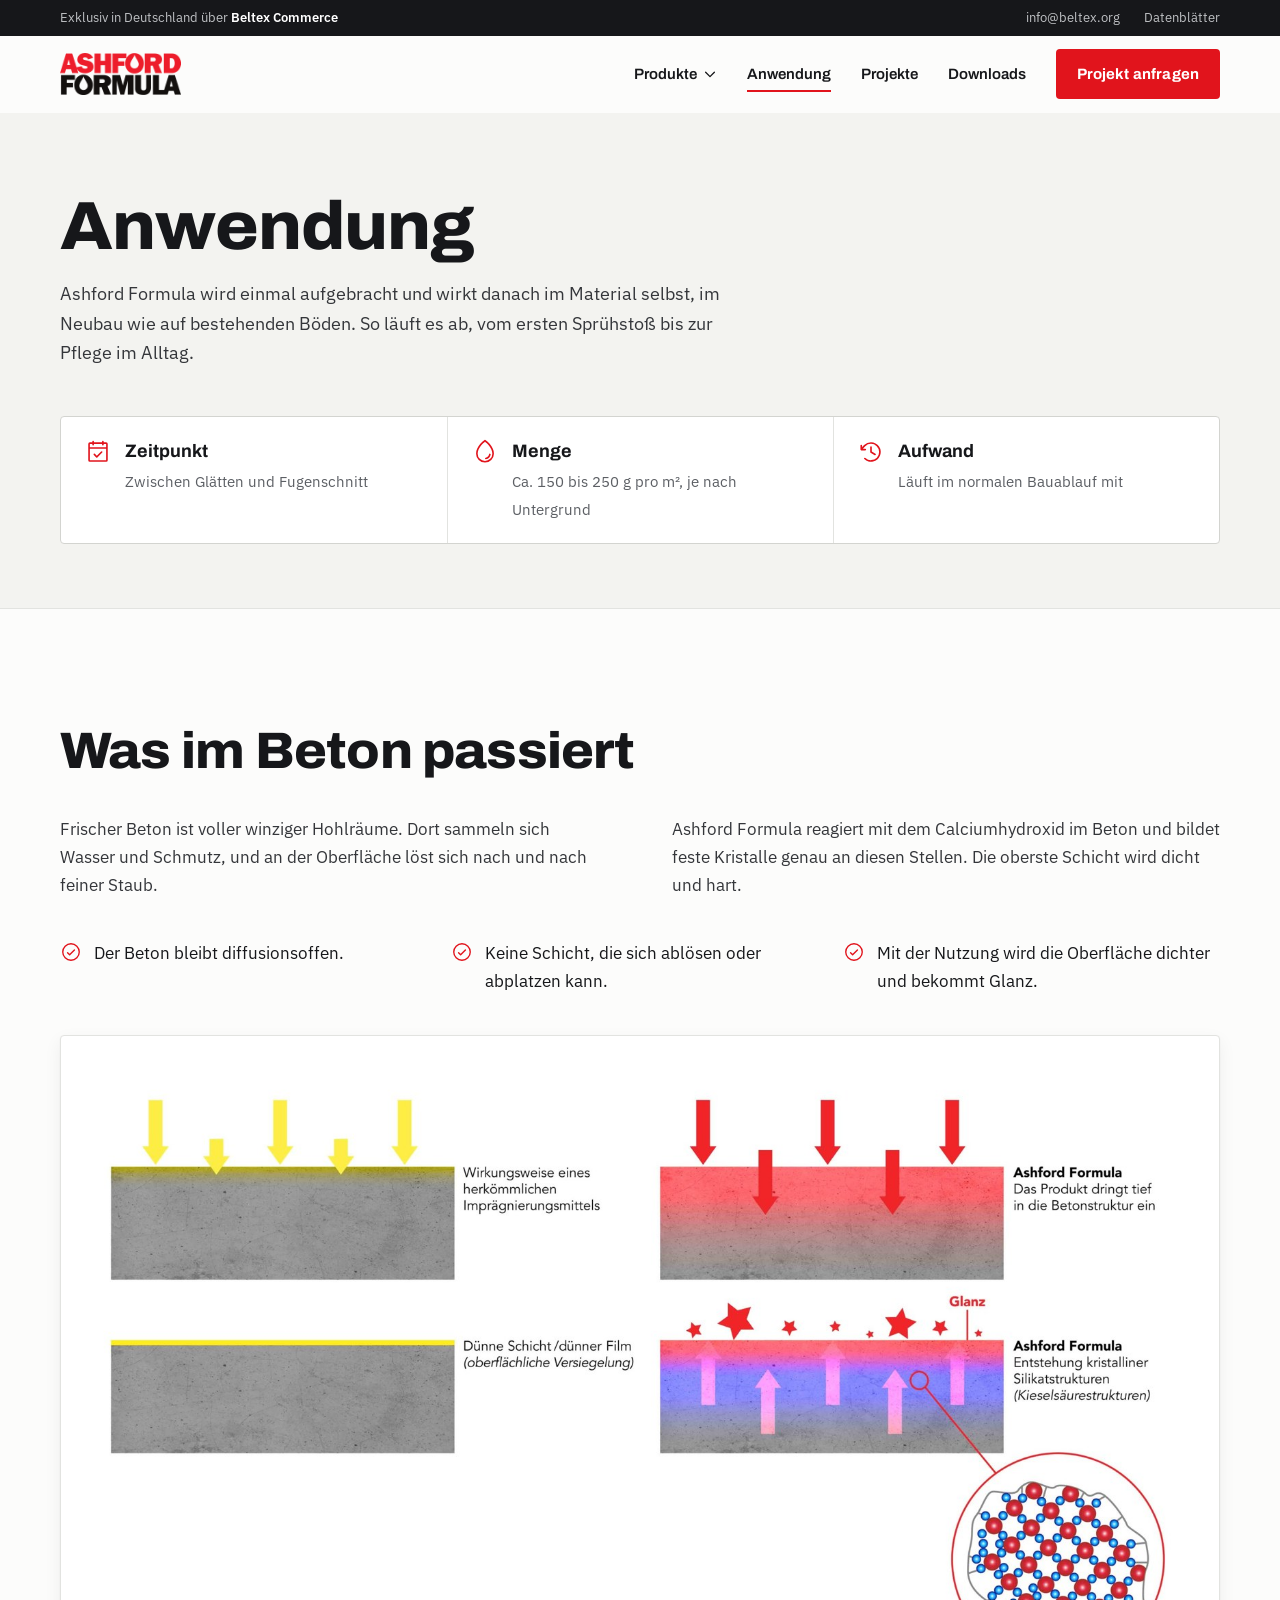
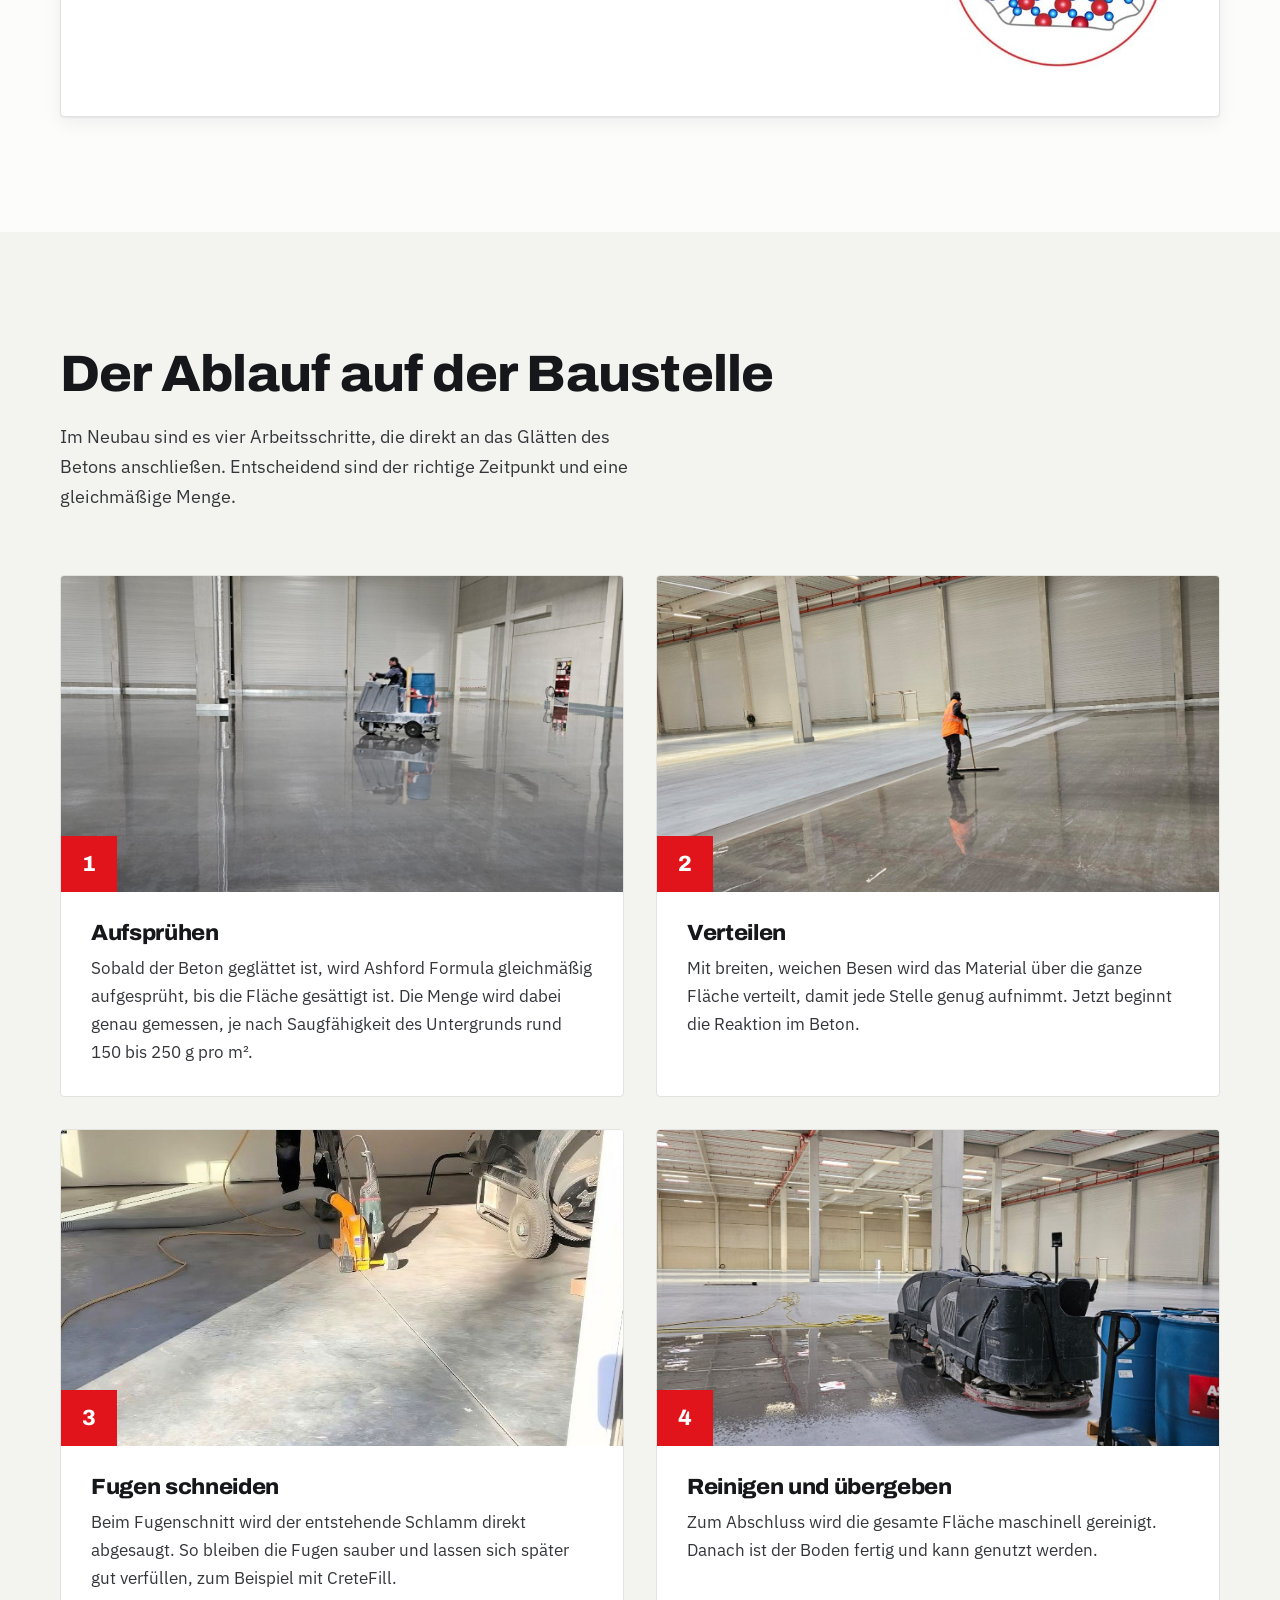
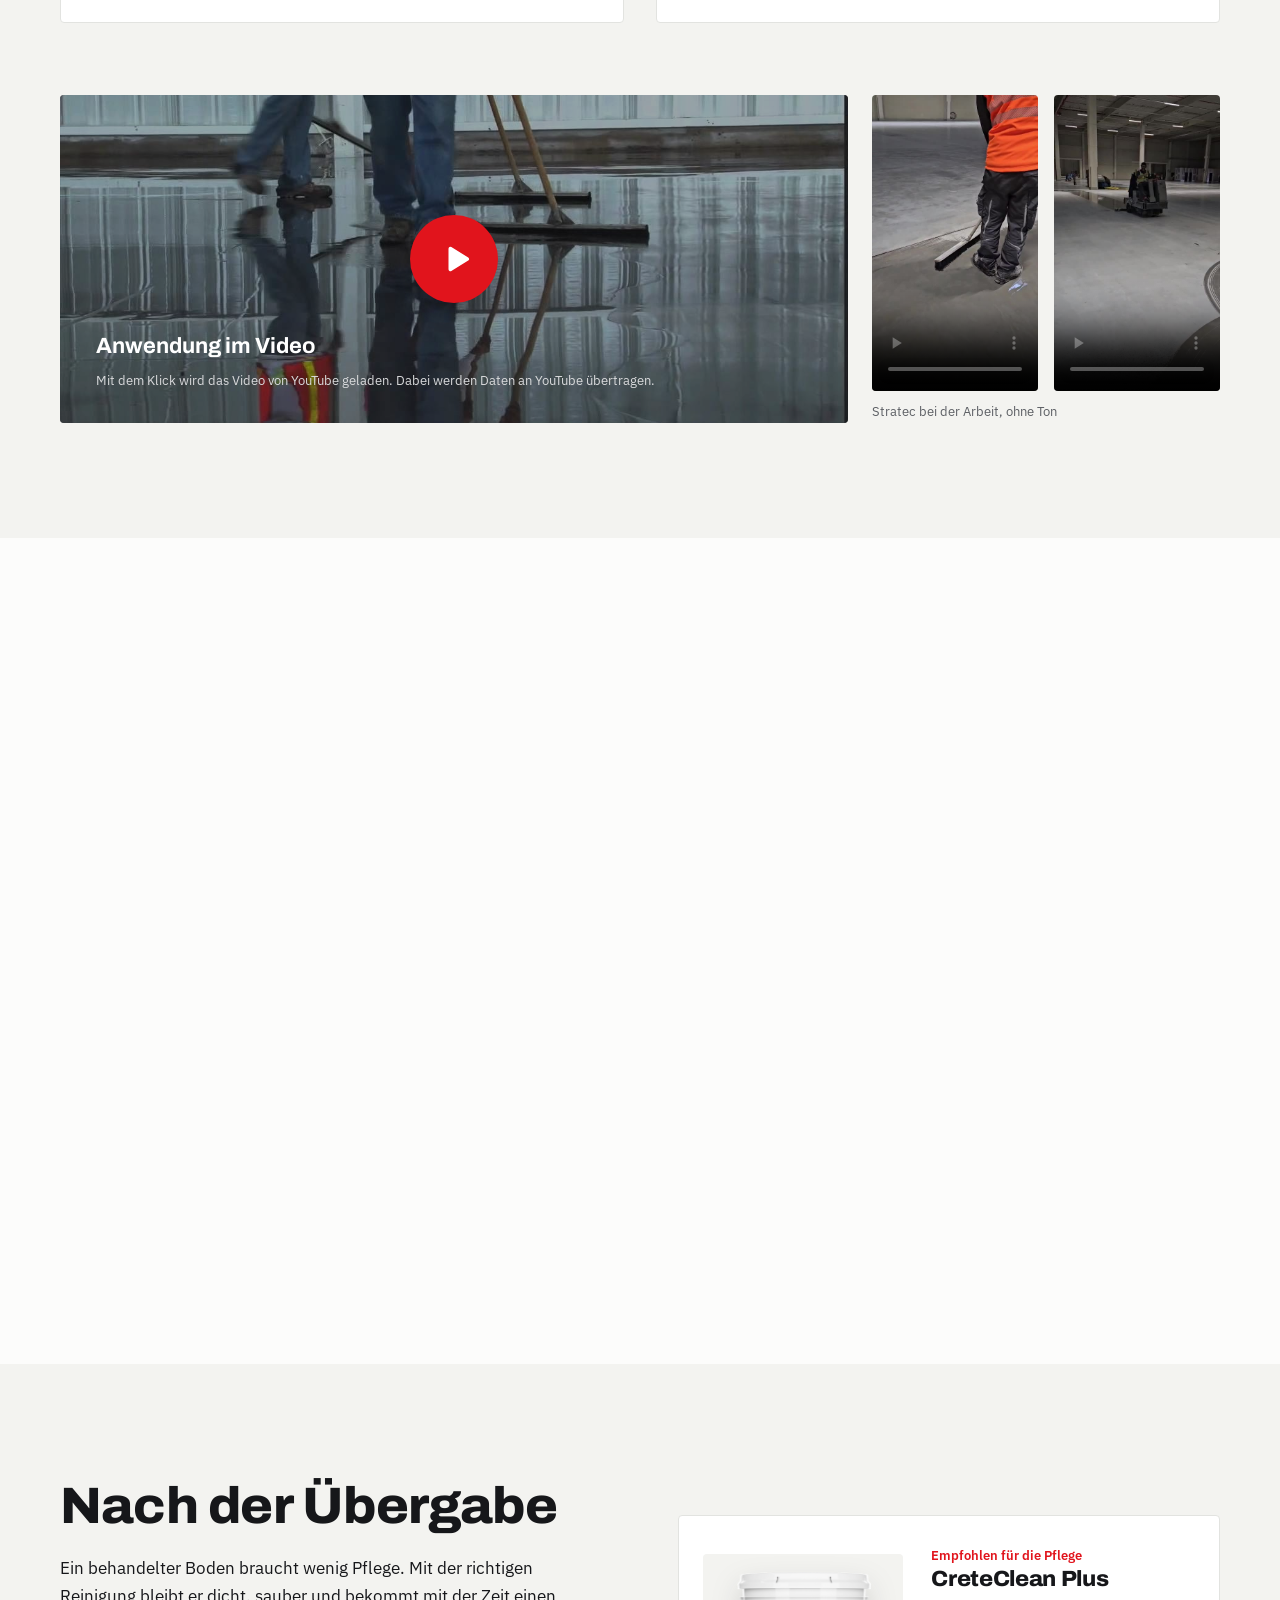
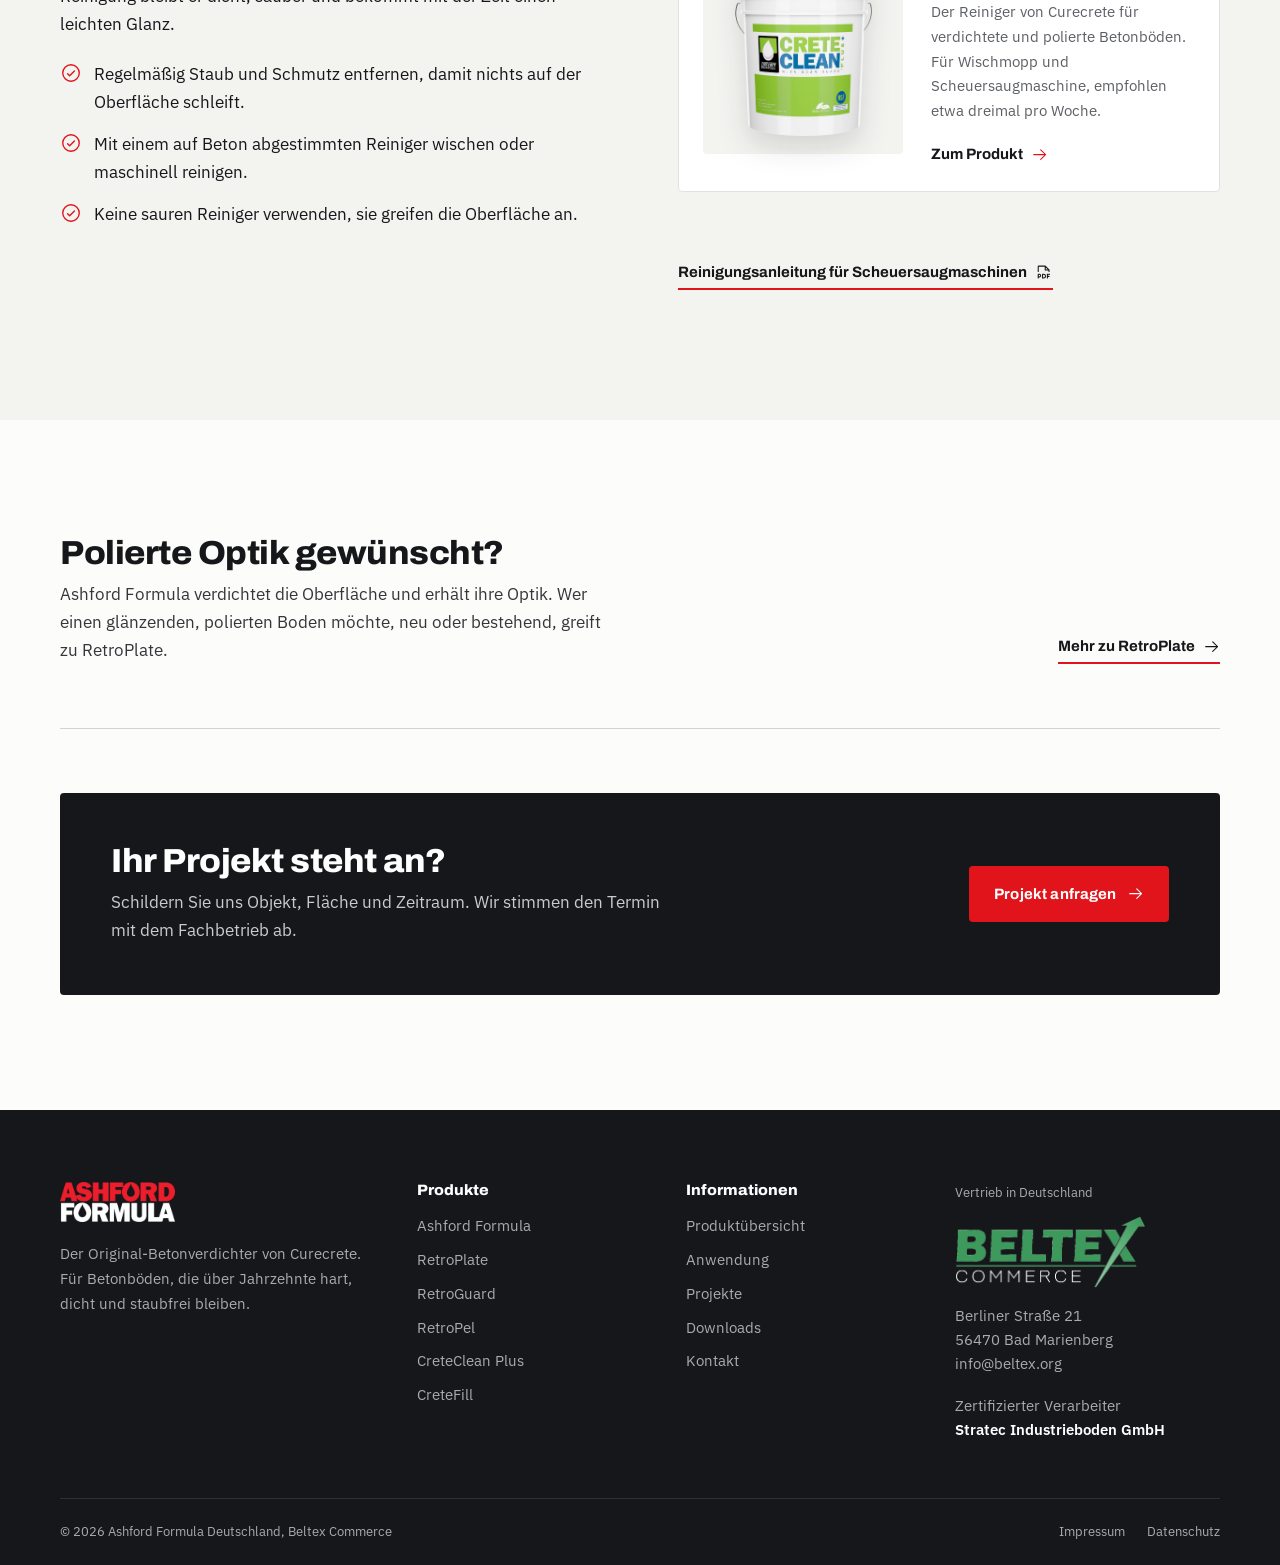
==== commit 351110ca: "Stratec-Fotos und -Clips: Ablauf-Bilder, Clips neben dem Anwendungsvideo, Projekt Logistikhalle Co-A" ====
--- a/anwendung/index.html
+++ b/anwendung/index.html
@@ -8,7 +8,7 @@
 <meta name="theme-color" content="#16171A">
 <link rel="preload" href="../assets/fonts/archivo-latin.woff2" as="font" type="font/woff2" crossorigin>
 <link rel="preload" href="../assets/fonts/plex-latin.woff2" as="font" type="font/woff2" crossorigin>
-<link rel="stylesheet" href="../assets/css/style.css?v=eb16e486">
+<link rel="stylesheet" href="../assets/css/style.css?v=455e66d8">
 </head>
 <body>
 <div class="topbar">
@@ -75,19 +75,28 @@
       <p class="lead">Im Neubau sind es vier Arbeitsschritte, die direkt an das Glätten des Betons anschließen. Entscheidend sind der richtige Zeitpunkt und eine gleichmäßige Menge.</p>
     </div>
     <ol class="bigsteps">
-      <li class="bigstep reveal"><div class="bigstep__img"><img src="../assets/schritt-1-aufspruehen.jpg" alt="Ashford Formula wird mit der Sprühlanze auf die Hallenfläche aufgebracht" loading="lazy"></div>
+      <li class="bigstep reveal"><div class="bigstep__img"><img src="../assets/schritt-1-aufspruehen.jpg" alt="Sprühwagen mit Ashford Formula Fass fährt über die frisch behandelte Hallenfläche" loading="lazy"></div>
         <div class="bigstep__txt"><h3>Aufsprühen</h3><p>Sobald der Beton geglättet ist, wird Ashford Formula gleichmäßig aufgesprüht, bis die Fläche gesättigt ist. Die Menge wird dabei genau gemessen, je nach Saugfähigkeit des Untergrunds rund 150 bis 250 g pro m².</p></div></li>
-      <li class="bigstep reveal reveal-d1"><div class="bigstep__img"><img src="../assets/schritt-2-verteilen.jpg" alt="Arbeiter verteilen Ashford Formula mit breiten Besen" loading="lazy"></div>
+      <li class="bigstep reveal reveal-d1"><div class="bigstep__img"><img src="../assets/schritt-2-verteilen.jpg" alt="Stratec Mitarbeiter verteilt Ashford Formula mit einem breiten Besen" loading="lazy"></div>
         <div class="bigstep__txt"><h3>Verteilen</h3><p>Mit breiten, weichen Besen wird das Material über die ganze Fläche verteilt, damit jede Stelle genug aufnimmt. Jetzt beginnt die Reaktion im Beton.</p></div></li>
       <li class="bigstep reveal"><div class="bigstep__img"><img src="../assets/schritt-3-fugen.jpg" alt="Fugenschneider mit Absaugung auf einem Betonboden" loading="lazy"></div>
         <div class="bigstep__txt"><h3>Fugen schneiden</h3><p>Beim Fugenschnitt wird der entstehende Schlamm direkt abgesaugt. So bleiben die Fugen sauber und lassen sich später gut verfüllen, zum Beispiel mit CreteFill.</p></div></li>
-      <li class="bigstep reveal reveal-d1"><div class="bigstep__img"><img src="../assets/schritt-4-reinigen.jpg" alt="Fertige Hallenfläche nach der maschinellen Reinigung" loading="lazy"></div>
+      <li class="bigstep reveal reveal-d1"><div class="bigstep__img"><img src="../assets/schritt-4-reinigen.jpg" alt="Scheuersaugmaschinen reinigen die behandelte Hallenfläche" loading="lazy"></div>
         <div class="bigstep__txt"><h3>Reinigen und übergeben</h3><p>Zum Abschluss wird die gesamte Fläche maschinell gereinigt. Danach ist der Boden fertig und kann genutzt werden.</p></div></li>
     </ol>
-    <div class="video reveal" id="video" role="button" tabindex="0" aria-label="Anwendungsvideo auf YouTube abspielen" data-yt="qfEuiGrz6tM">
-      <img src="../assets/video-poster.jpg" alt="" loading="lazy">
-      <span class="video__play"><svg class="icon" viewBox="0 0 256 256" aria-hidden="true"><path d="M240,128a15.74,15.74,0,0,1-7.6,13.51L88.32,229.65a16,16,0,0,1-16.2.3A15.86,15.86,0,0,1,64,216.13V39.87a15.86,15.86,0,0,1,8.12-13.82,16,16,0,0,1,16.2.3L232.4,114.49A15.74,15.74,0,0,1,240,128Z"/></svg></span>
-      <div class="video__label"><b>Anwendung im Video</b><span>Mit dem Klick wird das Video von YouTube geladen. Dabei werden Daten an YouTube übertragen.</span></div>
+    <div class="media reveal">
+      <div class="video" id="video" role="button" tabindex="0" aria-label="Anwendungsvideo auf YouTube abspielen" data-yt="qfEuiGrz6tM">
+        <img src="../assets/video-poster.jpg" alt="" loading="lazy">
+        <span class="video__play"><svg class="icon" viewBox="0 0 256 256" aria-hidden="true"><path d="M240,128a15.74,15.74,0,0,1-7.6,13.51L88.32,229.65a16,16,0,0,1-16.2.3A15.86,15.86,0,0,1,64,216.13V39.87a15.86,15.86,0,0,1,8.12-13.82,16,16,0,0,1,16.2.3L232.4,114.49A15.74,15.74,0,0,1,240,128Z"/></svg></span>
+        <div class="video__label"><b>Anwendung im Video</b><span>Mit dem Klick wird das Video von YouTube geladen. Dabei werden Daten an YouTube übertragen.</span></div>
+      </div>
+      <figure class="clips">
+        <div class="clips__row">
+          <video class="clip" src="../assets/video/stratec-1.mp4" poster="../assets/video/stratec-1.jpg" muted loop playsinline preload="none" aria-label="Stratec Mitarbeiter verteilt Ashford Formula mit dem Besen"></video>
+          <video class="clip" src="../assets/video/stratec-2.mp4" poster="../assets/video/stratec-2.jpg" muted loop playsinline preload="none" aria-label="Sprühwagen von Stratec bringt Ashford Formula auf die Hallenfläche auf"></video>
+        </div>
+        <figcaption>Stratec bei der Arbeit, ohne Ton</figcaption>
+      </figure>
     </div>
   </div>
 </section>
@@ -190,6 +199,6 @@
 </footer>
 <div class="lightbox" id="lightbox" role="dialog" aria-label="Bildansicht"><button aria-label="Schließen"><svg class="icon" viewBox="0 0 256 256" aria-hidden="true"><path d="M205.66,194.34a8,8,0,0,1-11.32,11.32L128,139.31,61.66,205.66a8,8,0,0,1-11.32-11.32L116.69,128,50.34,61.66A8,8,0,0,1,61.66,50.34L128,116.69l66.34-66.35a8,8,0,0,1,11.32,11.32L139.31,128Z"/></svg></button></div>
 <div class="toast" id="toast" role="status"></div>
-<script src="../assets/js/main.js?v=53f0eb15"></script>
+<script src="../assets/js/main.js?v=ea25cb96"></script>
 </body>
 </html>
--- a/assets/css/style.css
+++ b/assets/css/style.css
@@ -622,3 +622,18 @@
   .dl__meta{display:none}
   .phero__cta .btn{flex:1 1 100%}
 }
+
+/* ---------- Anwendungsvideo + Stratec-Clips ---------- */
+.media{display:grid;grid-template-columns:1fr auto;gap:clamp(16px,2vw,24px);margin-top:clamp(48px,6vw,72px);align-items:stretch}
+.media .video{margin-top:0;aspect-ratio:auto;min-height:320px}
+.media .video img{position:absolute;inset:0}
+.clips{display:flex;flex-direction:column;gap:10px}
+.clips__row{display:grid;grid-template-columns:repeat(2,clamp(150px,13vw,200px));gap:clamp(10px,1.2vw,16px)}
+.clip{display:block;width:100%;aspect-ratio:478/850;object-fit:cover;border-radius:var(--r);background:var(--ink)}
+.clips figcaption{font-size:var(--fs-xs);color:var(--muted)}
+@media (max-width:900px){
+  .media{grid-template-columns:1fr}
+  .media .video{aspect-ratio:4/3;min-height:0}
+  .media .video__play{top:36%}
+  .clips__row{grid-template-columns:1fr 1fr}
+}
